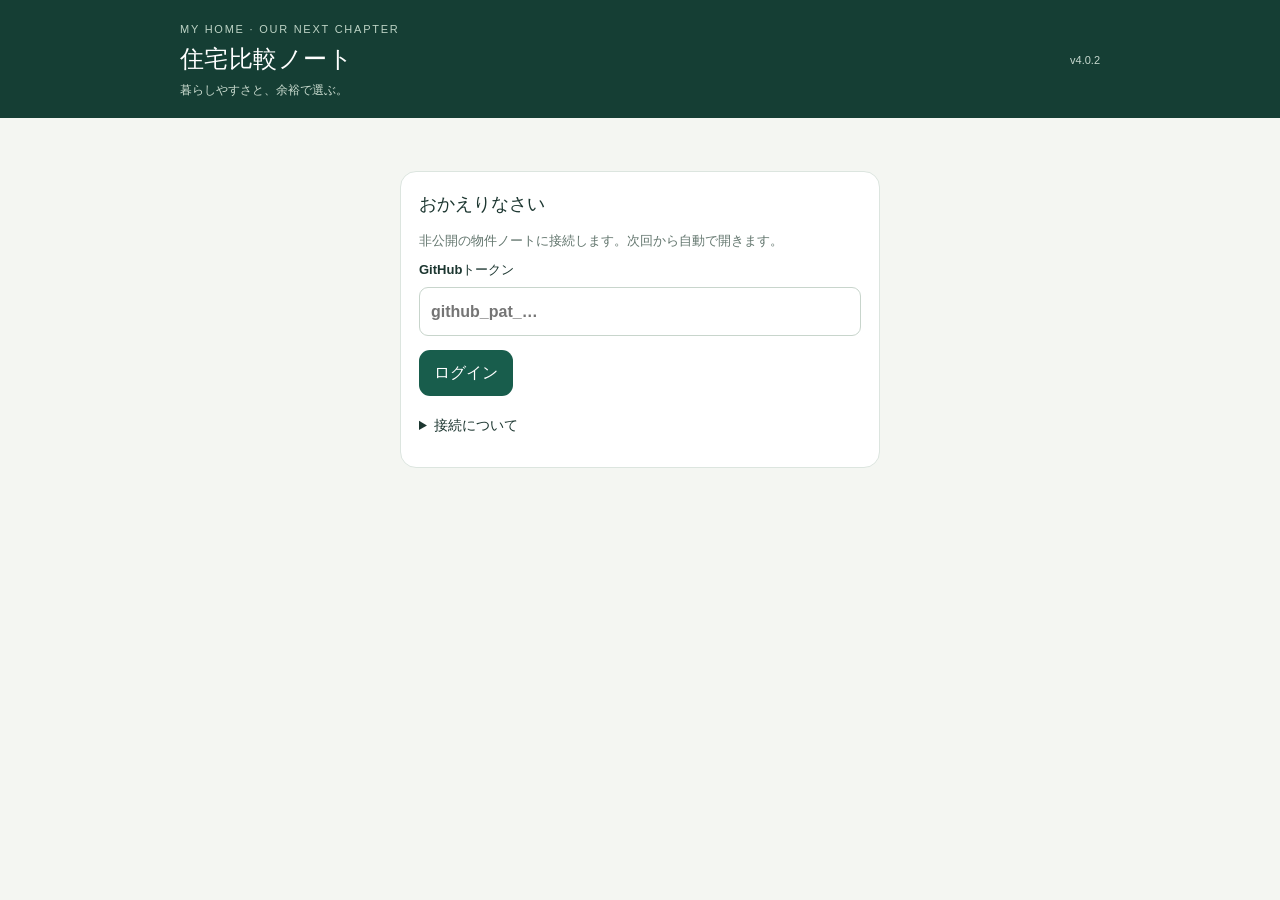
==== index.html @ 40701e12 "Rebuild published housing app v4.0.2 from source with valid CSP" ====
<!doctype html>
<html lang="ja"><head><meta charset="utf-8"><meta name="viewport" content="width=device-width,initial-scale=1,viewport-fit=cover"><meta name="theme-color" content="#153e34"><meta name="description" content="価格・立地・暮らしやすさを比較する、あなたの住宅検討ノート。"><link rel="manifest" href="manifest.webmanifest"><link rel="icon" href="icon.svg" type="image/svg+xml"><title>My Home | 住宅比較ノート</title>
<meta http-equiv="Content-Security-Policy" content="default-src 'self'; script-src 'self' 'sha256-f9nY5zgOWS/XKTUOKZkg3ib7gQhlZ0JBt+DWtN3tf28='; style-src 'self' 'unsafe-inline'; img-src 'self' data:; connect-src 'self' https://api.github.com; object-src 'none'; base-uri 'self'; form-action 'self'">
<style>:root{font-family:-apple-system,BlinkMacSystemFont,'Noto Sans JP','Segoe UI',sans-serif;color:#1c3630;background:#f4f6f2;font-synthesis:none;--green:#185d4c;--muted:#63766e;--line:#dce5df}*{box-sizing:border-box}body{margin:0;line-height:1.6}button,input,select,textarea{font:inherit}button,a,input,select,textarea{-webkit-tap-highlight-color:transparent}button,.button{min-height:44px;border:1px solid transparent;border-radius:11px;padding:9px 14px;background:var(--green);color:white;cursor:pointer;font-weight:650;text-decoration:none;display:inline-flex;align-items:center;justify-content:center;gap:5px}button:hover,.button:hover{filter:brightness(.94)}button:disabled{opacity:.55;cursor:wait}.secondary{background:#edf3ef;color:#285747;border-color:#dbe7df}.plain{background:transparent;color:var(--green);border-color:var(--line)}.danger{background:#fff0ed;color:#a23d26;border-color:#f0d3cc}a{color:var(--green);overflow-wrap:anywhere}:focus-visible{outline:3px solid #d0a950;outline-offset:3px}header{background:#153e34;color:#fff;padding:21px 20px 18px}header .inner{max-width:920px;margin:auto;display:flex;justify-content:space-between;align-items:center;gap:12px}.eyebrow{font-size:11px;letter-spacing:.16em;color:#bdd3c5}header h1{font-size:24px;margin:1px 0 0;letter-spacing:.02em}header p{font-size:12px;color:#cadbcf;margin:3px 0 0}.version{font-size:11px;color:#c6d8ce}main{max-width:960px;padding:18px 20px 100px;margin:auto}h2{font-size:21px;margin:0 0 12px}h3{font-size:17px;margin:0 0 10px}p{margin:8px 0}.muted{color:var(--muted);font-size:13px}.tiny{font-size:11px;color:var(--muted)}.pre{white-space:pre-wrap;overflow-wrap:anywhere}.panel,.card{background:#fff;border:1px solid var(--line);border-radius:16px;padding:18px;margin-bottom:14px}.panel h2{font-size:18px}.row{display:flex;align-items:center;justify-content:space-between;gap:10px;flex-wrap:wrap}.actions{display:flex;gap:8px;flex-wrap:wrap}.stack{display:grid;gap:10px}.stats{display:grid;grid-template-columns:repeat(3,1fr);gap:10px;margin:14px 0}.stat{background:white;border:1px solid var(--line);border-radius:13px;padding:11px 14px}.stat b{display:block;font-size:24px;line-height:1.25}.stat span{font-size:11px;color:var(--muted)}.statusbar{border:1px solid #d9e4dc;background:#edf3ed;padding:12px 14px;border-radius:12px;margin-bottom:14px;font-size:13px}.statusbar.error{background:#fff1e4;border-color:#efceb3}.statusbar button{font-size:12px;min-height:36px;padding:5px 10px}.nav{position:sticky;top:0;z-index:5;background:#f4f6f2ed;backdrop-filter:blur(12px);display:flex;gap:5px;padding:10px 0 14px;overflow-x:auto}.nav button{white-space:nowrap;flex:1;font-size:13px;background:transparent;color:#597367;border-color:transparent;padding:9px 10px}.nav button[aria-current=page]{background:#1c5a49;color:white}.viewtitle{margin:15px 0 12px}.grid{display:grid;grid-template-columns:repeat(2,minmax(0,1fr));gap:14px}.cards{display:grid;grid-template-columns:repeat(2,minmax(0,1fr));gap:14px}.card{margin:0;display:flex;flex-direction:column;gap:9px;min-width:0}.card h3{margin:0}.card .actions{margin-top:auto}.card .actions .details-button{flex:1}.price{font-size:24px;letter-spacing:-.04em;line-height:1.3}.price small{font-size:13px;margin-left:4px;letter-spacing:0}.badges{display:flex;gap:5px;flex-wrap:wrap}.badge{font-size:11px;padding:3px 7px;border-radius:6px;background:#eaf3ed;color:#24624d}.badge.warn{background:#fff1db;color:#805416}.badge.gray{background:#f0f2f0;color:#657369}.score{font-size:21px;font-weight:750;color:#1b6752;white-space:nowrap}.score small{font-size:10px;display:block;font-weight:500;color:var(--muted)}.cardmeta{font-size:13px;display:flex;flex-wrap:wrap;gap:6px 12px}.facts{display:grid;grid-template-columns:repeat(2,minmax(0,1fr));gap:0 16px;margin:0}.facts>div{padding:11px 0;border-bottom:1px solid #edf0ec;min-width:0}.facts dt{font-size:11px;color:var(--muted)}.facts dd{margin:1px 0 0;overflow-wrap:anywhere;font-size:14px}.notes{background:#f7f8f5;border-radius:9px;padding:12px}.back{margin-bottom:14px}.field{display:block;font-size:13px;font-weight:650;margin:0 0 14px}.field input,.field select,.field textarea{margin-top:6px}.field.wide{grid-column:1/-1}input,select,textarea{width:100%;min-width:0;background:#fff;color:#243d33;border:1px solid #c8d5cc;border-radius:9px;padding:11px;font-size:16px}textarea{resize:vertical;line-height:1.6}input[type=checkbox]{width:20px;height:20px;min-width:20px;accent-color:var(--green)}.check{display:flex;align-items:center;gap:9px;font-size:14px;margin:12px 0}.filter-grid{display:grid;grid-template-columns:repeat(3,minmax(0,1fr));gap:10px}details summary{cursor:pointer;min-height:35px;font-size:14px;font-weight:650}.filter-grid label{font-size:12px;margin:0}.filter-grid select{font-size:14px}.search{margin:12px 0}.pagination{justify-content:center;margin:22px 0}.empty{text-align:center;padding:35px 15px;border:1px dashed #bfcfc3;border-radius:14px;color:#60776a;background:white}.scrolltable{overflow:auto;border:1px solid var(--line);border-radius:12px;background:white}.scrolltable table{border-collapse:collapse;width:100%;min-width:550px}.scrolltable th,.scrolltable td{padding:12px;border-bottom:1px solid #e4ebe5;text-align:left;vertical-align:top;font-size:13px;min-width:130px;max-width:280px;overflow-wrap:anywhere}.scrolltable th{background:#f0f5f0;position:sticky;left:0;min-width:90px;max-width:110px}.toast{position:fixed;bottom:22px;left:50%;transform:translateX(-50%);background:#1c3d32;color:white;border-radius:12px;padding:12px 18px;z-index:20;width:max-content;max-width:90vw;box-shadow:0 3px 20px #0002}.sticky-actions{position:sticky;bottom:10px;background:#fffdf9f5;border:1px solid var(--line);border-radius:12px;padding:10px;display:flex;gap:10px;z-index:4}.sticky-actions button:first-child{flex:1}.hidden{display:none!important}#loginGate{max-width:480px;margin:35px auto}.source-list{padding-left:20px;font-size:13px}.footer{font-size:11px;text-align:center;color:#789082;padding:22px}progress{width:100%;height:7px;accent-color:var(--green)}.form-section{margin:22px 0 12px;border-top:1px solid var(--line);padding-top:20px}.bar-track{height:6px;background:#e5ece5;border-radius:5px;overflow:hidden}.bar-fill{height:100%;background:#398363}.score-row{display:grid;grid-template-columns:90px 1fr 65px;gap:8px;align-items:center;margin:9px 0;font-size:12px}.score-row span:last-child{text-align:right}.conflict{padding:14px;border:1px solid #e7b98f;border-radius:10px;margin:10px 0}.conflict .pre{font-size:12px}.login-help{margin-top:18px}.notice{border-left:3px solid #c99d55;padding:4px 0 4px 12px;font-size:13px}.install{margin-top:8px}@media(max-width:660px){main{padding:12px 12px 90px}.cards{grid-template-columns:1fr}.panel,.card{padding:15px;border-radius:14px}.nav{margin:0 -4px}.nav button{font-size:12px;padding:9px 5px}.grid{gap:12px}.price{font-size:24px}.filter-grid{gap:7px}.filter-grid select{padding:9px 5px;font-size:13px}.stat{padding:10px}.stat b{font-size:22px}.facts{gap:0 12px}}@media(max-width:360px){.grid{grid-template-columns:1fr}.facts{grid-template-columns:1fr}.nav button{font-size:11px}}@media(prefers-reduced-motion:no-preference){button{transition:background .15s,filter .15s}}
</style></head><body><header><div class="inner"><div><div class="eyebrow">MY HOME · OUR NEXT CHAPTER</div><h1>住宅比較ノート</h1><p>暮らしやすさと、余裕で選ぶ。</p></div><span class="version" id="version"></span></div></header><main>
<section id="loginGate" class="panel"><h2>おかえりなさい</h2><p class="muted">非公開の物件ノートに接続します。次回から自動で開きます。</p><form id="loginForm"><label class="field">GitHubトークン<input id="loginToken" type="password" autocomplete="off" required placeholder="github_pat_…"></label><button type="submit">ログイン</button><p id="loginError" role="alert" class="muted"></p></form><details class="login-help"><summary>接続について</summary><p class="tiny">my-home-rankingへの読み取り権限が必要です。アプリから編集を保存する場合はContentsをRead and writeにしてください。認証情報はこの端末に保存します。</p></details></section>
<div id="privateApp" class="hidden"><div id="syncBar" class="statusbar"><div class="row"><span id="syncText" aria-live="polite"></span><button id="syncButton" class="plain" data-action="sync">今すぐ更新</button></div><div id="pendingText" class="tiny"></div></div><nav class="nav" aria-label="メインメニュー"><button data-nav="rank">一覧</button><button data-nav="new">新着</button><button data-nav="favorites">お気に入り</button><button data-nav="compare">比較</button><button data-nav="settings">設定</button></nav><div id="content"></div></div><input id="importFile" type="file" accept=".json,application/json" class="hidden"><div id="toast" class="toast hidden" role="status" aria-live="polite"></div></main><script>const VERSION = '4.0.2';
const CACHE_KEY = 'my-home-state-v4';
const TOKEN_KEY = 'home-read-token';
const API = 'https://api.github.com/repos/kodama-clark/my-home-ranking/contents/data/listings.json';
const clone = v => JSON.parse(JSON.stringify(v));
const same = (a,b) => JSON.stringify(a??null) === JSON.stringify(b??null);
const validUrl = s => {try {const u=new URL(s); return ['http:','https:'].includes(u.protocol)?u.href:'';}catch{return '';}};
const number = s => s===''||s==null||!Number.isFinite(Number(s))?null:Number(s);
const now = () => new Date().toISOString();
function normalize(h){
 if(!h||typeof h!=='object'||!String(h.id||'').trim()||!String(h.name||'').trim())return null;
 for(const k of ['sources','manualFields','revisionHistory','researchUpdates'])if(h[k]!=null&&(!Array.isArray(h[k])||h[k].some(v=>k==='manualFields'?typeof v!=='string':!v||typeof v!=='object')))return null;
 if(h.visitChecks!=null&&(typeof h.visitChecks!=='object'||Array.isArray(h.visitChecks)))return null;
 const out={...h,id:String(h.id),name:String(h.name)};
 for(const k of ['price','walk','landArea','buildingArea','fees'])if(out[k]!=null)out[k]=String(out[k]);
 return out;
}
function parseData(raw){
 if(!raw||!Array.isArray(raw.homes))throw Error('物件データの形式を確認できませんでした。保存データは変更していません。');
 const seen=new Set();const homes=raw.homes.map(normalize);
 if(homes.some(h=>!h||seen.has(h.id)||!seen.add(h.id)))throw Error('物件IDの重複または必須項目の不足があります。');
 return {...raw,homes};
}
function emptyState(){return {schema:4,homes:[],pending:{},meta:{},lastSync:'',migrationComplete:false};}
function points(h){
 const p=number(h.price),w=number(h.walk),r=parseInt(h.rooms,10);
 const detail=[['価格',20,p==null?null:p<=3500?20:p<=3800?18:p<=4000?15:p<=4200?11:p<=4500?6:p<=5000?2:0],['交通',15,w==null?null:w<=7?15:w<=10?13:w<=15?10:w<=20?4:0],['ハザード',20,({safe:20,minor:12,medium:4,high:0})[h.hazard]??null],['坂道',10,({flat:10,gentle:7,steep:2,stairs:0})[h.slope]??null],['子育て',15,({good:15,ok:9,bad:2})[h.child]??null],['買い物',10,({good:10,ok:6,bad:1})[h.shops]??null],['建物',5,!Number.isFinite(r)||!h.building?null:(r>=4?3:r>=3?2:0)+(h.building==='新築2階建て'?2:h.building==='新築3階建て'?1:0)],['資産価値',5,({good:5,ok:3,bad:0})[h.asset]??null]];
 const max=detail.reduce((s,x)=>s+(x[2]===null?0:x[1]),0),earned=detail.reduce((s,x)=>s+(x[2]??0),0);
 return {total:max?Math.round(earned/100*100):null,max,earned,detail};
}
function isLeasehold(h){return ['leasehold','fixed_term_leasehold'].includes(h.landTenure)||h.landTenure==='借地権';}
function inHistory(h){return h.archived===true||['sold','withdrawn','group'].includes(h.listingStatus)||isLeasehold(h);}
function tenure(h){return ({ownership:'所有権',leasehold:'借地権',fixed_term_leasehold:'定期借地権'})[h.landTenure]||'権利未確認';}
function statusLabel(h){return h.archived?'見送り':({sold:'成約済み',withdrawn:'掲載終了',group:'分譲地の元資料',listed:'掲載確認済み',unverified:'販売状況未確認'})[h.listingStatus]||'販売状況未確認';}
function requirementNotes(h){const out=[];if(number(h.price)>5000)out.push('物件価格が予算上限を超過');if(number(h.walk)>15)out.push('駅徒歩15分を超過');if(h.rooms&&parseInt(h.rooms,10)<3)out.push('居室3室未満（納戸は別）');if(h.building==='新築3階建て')out.push('3階建て');if(h.landTenure!=='ownership')out.push(tenure(h));if(number(h.price)!=null&&number(h.fees)==null)out.push('諸費用未確認');return out;}
function canonicalUrl(s){const v=validUrl(s);if(!v)return '';const u=new URL(v);u.hash='';for(const k of [...u.searchParams.keys()])if(/^(utm_|fbclid|gclid)/.test(k))u.searchParams.delete(k);return u.href.replace(/\/$/,'');}
function filterHomes(homes,f={}){
 return homes.filter(h=>f.view==='history'?inHistory(h):!inHistory(h)).filter(h=>f.view!=='favorites'||h.favorite).filter(h=>!f.q||[h.name,h.address,h.station,h.memo,h.userMemo].some(v=>String(v||'').toLowerCase().includes(f.q.toLowerCase()))).filter(h=>{
  for(const [key,limit]of [['price',f.budget],['walk',f.walk]])if(limit){const n=number(h[key]);if(n==null?!f.unknown:n>Number(limit))return false;}
  if(f.rooms){const n=parseInt(h.rooms,10);if(!n?!f.unknown:n<Number(f.rooms))return false;}return true;
 }).sort((a,b)=>f.sort==='new'?String(b.created||'').localeCompare(String(a.created||'')):f.sort==='price'?(number(a.price)??Infinity)-(number(b.price)??Infinity):f.sort==='coverage'?points(b).max-points(a).max:(points(b).total??-1)-(points(a).total??-1)||points(b).max-points(a).max);
}
function enqueue(state,id,changes){
 const old=state.homes.find(h=>h.id===id);const patch={};
 for(const [k,v]of Object.entries(changes))if(!['id','__proto__','constructor','prototype'].includes(k)&&!same(old?.[k],v))patch[k]=clone(v);
 if(!Object.keys(patch).length)return state;
 const pending=state.pending[id]||{base:{},changes:{},rev:0,isNew:!old};
 for(const k of Object.keys(patch))if(!(k in pending.base))pending.base[k]=old?.[k]??null;
 const manualFields=[...new Set([...(old?.manualFields||[]),...Object.keys(patch).filter(k=>!['created','source','updated','favorite','visitChecks','archived'].includes(k))])];
 const entry={...pending,changes:{...pending.changes,...patch,manualFields,updated:now()},rev:pending.rev+1};
 const home={...old,...entry.changes,id};
 return {...state,homes:old?state.homes.map(h=>h.id===id?home:h):[home,...state.homes],pending:{...state.pending,[id]:entry}};
}
function receive(state,remote){
 const data=parseData(remote);const ids=new Set(data.homes.map(h=>h.id));
 const homes=data.homes.map(h=>({...h,...(state.pending[h.id]?.changes||{})}));
 for(const h of state.homes)if(!ids.has(h.id)&&state.pending[h.id])homes.push(h);
 const {homes:unused,...meta}=data;return {...state,homes,meta,lastSync:now()};
}
class ConflictError extends Error{constructor(conflicts){super('別の端末・更新と同じ項目が変更されています。内容を確認してください。');this.conflicts=conflicts;}}
function mergePending(remote,pending){
 const data=clone(parseData(remote)),conflicts=[];
 for(const[id,e]of Object.entries(pending)){
  const i=data.homes.findIndex(h=>h.id===id),r=data.homes[i];
  if(!r&&!e.isNew){conflicts.push({id,field:'record',remote:null,local:e.changes});continue;}
  for(const[k,v]of Object.entries(e.changes)){
   if(['updated','manualFields'].includes(k))continue;
   if(r&&!same(r[k],e.base[k])&&!same(r[k],v))conflicts.push({id,field:k,remote:r[k]??null,local:v});
  }
  const h={...r,...e.changes,id,manualFields:[...new Set([...(r?.manualFields||[]),...(e.changes.manualFields||[])])]};
  if(i>=0)data.homes[i]=h;else data.homes.push(h);
 }
 if(conflicts.length)throw new ConflictError(conflicts);
 data.updated=now();return data;
}
function acknowledge(state,sent,remote){
 const pending=clone(state.pending);
 for(const[id,e]of Object.entries(sent))if(pending[id]?.rev===e.rev)delete pending[id];else if(pending[id]){
  const r=remote.homes.find(h=>h.id===id);
  for(const k of Object.keys(pending[id].changes)){
   if(same(pending[id].changes[k],e.changes[k])){delete pending[id].changes[k];delete pending[id].base[k];}
   else pending[id].base[k]=r?.[k]??null;
  }
  pending[id].isNew=false;
 }
 return receive({...state,pending},remote);
}
function base64Encode(text){const bytes=new TextEncoder().encode(text);let s='';for(let i=0;i<bytes.length;i+=8192)s+=String.fromCharCode(...bytes.subarray(i,i+8192));return btoa(s);}
function base64Decode(s){return new TextDecoder().decode(Uint8Array.from(atob(s.replace(/\s/g,'')),c=>c.charCodeAt(0)));}
function httpError(status){return Object.assign(Error(status===401?'認証期限切れです。設定からトークンを更新してください。':status===403?'GitHubが操作を拒否しました。書き込み権限またはAPIの利用上限を確認してください。':status===404?'保存先が見つかりません。トークンの対象リポジトリを確認してください。':`通信エラー（HTTP ${status}）`),{status});}
class GitHubStore{
 constructor(token,fetcher=(...args)=>globalThis.fetch(...args)){this.token=token;this.fetcher=fetcher;}
 async request(method,body){const r=await this.fetcher(API+(method==='GET'?'?ref=main&t='+Date.now():''),{method,headers:{Authorization:'Bearer '+this.token,Accept:'application/vnd.github+json','X-GitHub-Api-Version':'2022-11-28',...(body?{'Content-Type':'application/json'}:{})},cache:'no-store',...(body?{body:JSON.stringify(body)}:{}),signal:AbortSignal.timeout(25000)});if(!r.ok)throw httpError(r.status);return r.json();}
 async read(){const file=await this.request('GET');return {data:parseData(JSON.parse(base64Decode(file.content))),sha:file.sha};}
 async write(pending){for(let attempt=0;attempt<3;attempt++){
  const {data,sha}=await this.read(),next=mergePending(data,pending);
  try{await this.request('PUT',{message:'Save home edits from app',branch:'main',sha,content:base64Encode(JSON.stringify(next,null,2)+'\n')});return next;}
  catch(e){if(e.status!==409||attempt===2)throw e;}
 }}
}

const $=id=>document.getElementById(id);
const esc=v=>String(v??'').replace(/[&<>"']/g,c=>({'&':'&amp;','<':'&lt;','>':'&gt;','"':'&quot;',"'":'&#39;'}[c]));
const readJSON=(storage,k,fallback)=>{try{return JSON.parse(storage.getItem(k))??fallback;}catch{return fallback;}};
let state=readJSON(localStorage,CACHE_KEY,emptyState());
if(!state||!Array.isArray(state.homes)||!state.pending)state=emptyState();
let page='rank',listMode='rank',selected='',pageNumber=1,comparison=new Set(),busy=false,conflicts=[],syncMessage='まだ同期していません',syncError=false,editBase=null,installPrompt=null;
const filters={q:'',budget:'',walk:'',rooms:'',unknown:true,sort:'score'};
const PAGE_SIZE=10;
const labels={name:'物件名',address:'所在地',station:'最寄駅',price:'物件価格',walk:'駅徒歩',rooms:'間取り',building:'建物',landArea:'土地面積',buildingArea:'建物面積',fees:'諸費用',landTenure:'土地の権利',listingStatus:'販売状況',memo:'調査・評価メモ',userMemo:'自分のメモ',url:'物件URL',hazard:'ハザード',hazardNote:'ハザード調査の詳細',hazardUrl:'ハザード資料URL',hazardCheckedAt:'ハザード確認日',slope:'坂道',slopeNote:'駅からのルート・坂道',child:'子育て',childNote:'学校・保育園',shops:'買い物',shopsNote:'買い物・医療',asset:'資産価値',assetNote:'資産価値の根拠',researchUrl:'生活環境の資料URL',researchCheckedAt:'生活環境の確認日'};
const ratings={safe:'確認範囲で指定・想定なし',minor:'低い浸水想定等の懸念',medium:'明確な懸念あり',high:'重大な懸念あり',flat:'ほぼ平坦',gentle:'緩やかな坂',steep:'急坂・長い坂',stairs:'階段・非常に急な坂',good:'良い',ok:'普通',bad:'懸念あり'};
const visitTasks=['敷地・号棟と販売図面を照合','洪水・内水の想定を確認','土砂災害の区域を確認','駅から歩き、坂道・夜道を確認','小学校・保育園・通学路を確認','スーパー・病院を確認','騒音・日当たり・道路を確認','所有権・販売状況・諸費用を確認'];
function persist(next){try{localStorage.setItem(CACHE_KEY,JSON.stringify(next));state=next;}catch{throw Error('端末への保存に失敗しました。空き容量・ブラウザの保存設定を確認し、保存をやり直してください。');}}
function notify(msg){$('toast').textContent=msg;$('toast').classList.remove('hidden');clearTimeout(notify.timer);notify.timer=setTimeout(()=>$('toast').classList.add('hidden'),5000);}
function setStatus(msg,error=false){syncMessage=msg;syncError=error;renderStatus();}
function renderStatus(){const n=Object.keys(state.pending).length;$('syncBar').classList.toggle('error',syncError||n>0);$('syncText').textContent=busy?'同期中…':syncMessage;$('pendingText').textContent=n?`端末に保存済み・未送信 ${n}件`:state.lastSync?`最終同期 ${dateText(state.lastSync)}`:'起動時・画面に戻ったときに自動更新';$('syncButton').disabled=busy;$('syncButton').textContent=n?'保存を再送':'今すぐ更新';}
function dateText(v){if(!v)return '未確認';const d=new Date(v);return Number.isNaN(d.getTime())?String(v):d.toLocaleString('ja-JP',{timeZone:'Asia/Tokyo',month:'numeric',day:'numeric',hour:'2-digit',minute:'2-digit'});}
function money(v){return number(v)==null?'未確認':Number(v).toLocaleString('ja-JP')+'万円';}
function value(v,suffix=''){return v==null||v===''?'未確認':String(v)+suffix;}
function badge(text,kind=''){return `<span class="badge ${kind}">${esc(text)}</span>`;}
function button(action,text,id='',kind='secondary'){return `<button type="button" class="${kind}" data-action="${action}" data-id="${esc(id)}">${esc(text)}</button>`;}
function link(url,text,kind='secondary'){const u=validUrl(url);return u?`<a class="button ${kind}" href="${esc(u)}" target="_blank" rel="noopener noreferrer">${esc(text)} ↗</a>`:'';}
function mapLink(h,term){return 'https://www.google.com/maps/search/?api=1&query='+encodeURIComponent([h.address||h.station,term].filter(Boolean).join(' '));}
function findHome(id){return state.homes.find(h=>h.id===id);}
function go(next,id=''){page=next;selected=id;if(['rank','new','favorites','history'].includes(next)){listMode=next;pageNumber=1;}render();window.scrollTo({top:0,behavior:'instant'});}
function queuePatch(id,changes){persist(enqueue(state,id,changes));renderStatus();return true;}
function migrate(remote){
 let next=receive(state,remote);
 if(!next.migrationComplete){
  const notes=readJSON(localStorage,'my-home-personal-notes-v1',{}),old=readJSON(sessionStorage,'my-home-ranking-private-session-v2',[]),favorites=new Set(readJSON(localStorage,'my-home-favorites-v1',[]));
  for(const h of old)if(h?.id&&h?.name&&!next.homes.some(x=>x.id===h.id))next=enqueue(next,h.id,h);
  for(const h of [...next.homes]){const n=notes[h.id];if(n&&typeof n==='object')next=enqueue(next,h.id,n);if(favorites.has(h.id))next=enqueue(next,h.id,{favorite:true});}
  next.migrationComplete=true;
 }
 return next;
}
async function sync(){
 const token=localStorage.getItem(TOKEN_KEY);if(busy||!token)return;
 busy=true;renderStatus();
 try{
  const store=new GitHubStore(token);
  if(!state.migrationComplete){const remote=await store.read();persist(migrate(remote.data));}
  let sentCount=0;
  for(let i=0;i<3&&Object.keys(state.pending).length;i++){
   const sent=clone(state.pending),remote=await store.write(sent);sentCount+=Object.keys(sent).length;persist(acknowledge(state,sent,remote));
  }
  const remote=await store.read();const before=new Set(state.homes.map(h=>h.id));persist(receive(state,remote.data));conflicts=[];
  const added=state.homes.filter(h=>!before.has(h.id)).length;
  setStatus(`${sentCount?sentCount+'件をGitHubに保存。':''}登録 ${state.homes.length}件${added?'・新規 '+added+'件':''}を同期しました`);
 }catch(e){
  if(e instanceof ConflictError){conflicts=e.conflicts;setStatus('編集の競合があります。「設定」で保存する内容を選んでください。',true);}
  else setStatus((Object.keys(state.pending).length?'端末保存済み／GitHub保存待ち：':'同期できませんでした：')+(e.name==='TimeoutError'?'通信がタイムアウトしました。':e.message),true);
 }finally{busy=false;renderStatus();if(page!=='edit')render();}
}
async function login(e){e.preventDefault();const input=e.target.querySelector('input[type=password]'),token=input.value.trim(),error=e.target.querySelector('[role=alert]'),submit=e.target.querySelector('button[type=submit]');if(!token)return;submit.disabled=true;error.textContent='接続を確認しています…';
 try{const remote=await new GitHubStore(token).read();localStorage.setItem(TOKEN_KEY,token);persist(migrate(remote.data));input.value='';showPrivate();page='rank';render();await sync();}
 catch(e){error.textContent=e.message;}finally{submit.disabled=false;}
}
function showPrivate(){$('loginGate').classList.add('hidden');$('privateApp').classList.remove('hidden');}
function logout(){localStorage.removeItem(TOKEN_KEY);$('privateApp').classList.add('hidden');$('loginGate').classList.remove('hidden');$('loginError').textContent='ログアウトしました。未送信の編集はこの端末に残っています。';}
function render(){
 renderStatus();document.querySelectorAll('[data-nav]').forEach(b=>b.setAttribute('aria-current',b.dataset.nav===(page==='detail'||page==='edit'?listMode:page)?'page':'false'));
 const el=$('content');if(page==='detail')el.innerHTML=renderDetail(findHome(selected));else if(page==='edit')el.innerHTML=renderForm(findHome(selected));else if(page==='compare')el.innerHTML=renderCompare();else if(page==='settings')el.innerHTML=renderSettings();else el.innerHTML=renderList();
 if(page==='edit')bindForm();
}
function renderList(){
 const view=listMode==='new'?'rank':listMode,sort=listMode==='new'?'new':filters.sort;
 const arr=filterHomes(state.homes,{...filters,view,sort});const pages=Math.max(1,Math.ceil(arr.length/PAGE_SIZE));pageNumber=Math.min(pageNumber,pages);
 const candidates=state.homes.filter(h=>!inHistory(h)).length;
 const title={rank:'物件ランキング',new:'新しく登録した物件',favorites:'お気に入り',history:'成約・見送り・元資料'}[listMode]||'物件一覧';
 return `<div class="stats"><div class="stat"><b>${state.homes.length}</b><span>全登録物件</span></div><div class="stat"><b>${candidates}</b><span>検討候補</span></div><div class="stat"><b>${state.homes.filter(h=>h.favorite&&!inHistory(h)).length}</b><span>お気に入り</span></div></div>
 <div class="row viewtitle"><h2>${title}</h2>${button('add','＋ 物件登録','','')}</div>
 <div class="panel"><label class="tiny" for="search">駅・住所・物件名で探す</label><input id="search" class="search" type="search" placeholder="例：柿生・町田・高根" value="${esc(filters.q)}"><details id="filterDetails"><summary>絞り込み・並び順 ${filters.budget||filters.walk||filters.rooms?'（指定あり）':''}</summary><div class="filter-grid">${filterSelect('budget','価格上限',[['','指定なし'],['4000','4,000万円'],['4500','4,500万円'],['5000','5,000万円']])}${filterSelect('walk','駅徒歩',[['','指定なし'],['10','10分以内'],['15','15分以内']])}${filterSelect('rooms','間取り',[['','指定なし'],['3','3LDK以上'],['4','4LDK以上']])}</div><label class="check"><input type="checkbox" id="includeUnknown" ${filters.unknown?'checked':''}>未確認項目がある物件も表示</label><label class="field">並び順<select id="sortSelect">${options([['score','暫定点順'],['new','新着順'],['price','価格が安い順'],['coverage','調査が進んだ順']],sort)}</select></label><div class="actions">${button('clear-filter','絞り込み解除')}${button('history','成約・見送り・元資料を表示')}</div></details><p class="tiny">表示 ${arr.length}件 / 全登録 ${state.homes.length}件。借地権・成約済みは候補から除外し、履歴に保存。</p></div>
 <div class="cards">${arr.slice((pageNumber-1)*PAGE_SIZE,pageNumber*PAGE_SIZE).map(h=>card(h)).join('')}</div>${!arr.length?'<div class="empty">該当する物件はありません。<br>絞り込みを解除するか、物件を登録してください。</div>':''}
 <div class="actions pagination">${pageNumber>1?button('prev','前へ'):''}<span class="muted">${pageNumber} / ${pages}ページ</span>${pageNumber<pages?button('next','次へ'):''}</div>
 <p class="tiny">点数は従来の100点基準を継続。未確認項目は採点対象外です。総予算5,000万円には諸費用も含めて確認してください。</p>`;
}
function options(items,current){return items.map(([v,t])=>`<option value="${esc(v)}" ${String(v)===String(current)?'selected':''}>${esc(t)}</option>`).join('');}
function filterSelect(id,title,items){return `<label>${title}<select data-filter="${id}">${options(items,filters[id])}</select></label>`;}
function card(h){const p=points(h);return `<article class="card" data-home="${esc(h.id)}"><div class="row"><div class="badges">${badge(statusLabel(h),'gray')}${state.pending[h.id]?badge('未送信','warn'):''}${h.favorite?badge('★ お気に入り'):''}</div><div class="score">${p.total??'—'}<small>暫定点 / 確認${p.max}点分</small></div></div><h3>${esc(h.name)}</h3><div class="price">${number(h.price)==null?'価格未確認':Number(h.price).toLocaleString()}${number(h.price)==null?'':'<small>万円</small>'}</div><div class="cardmeta"><span>${esc(h.station||'駅未確認')} ${h.walk!==''&&h.walk!=null?'徒歩'+esc(h.walk)+'分':''}</span><span>${esc(h.rooms||'間取り未確認')}</span><span>${esc(h.building||'階数未確認')}</span></div><div class="tiny">${esc(h.address||'所在地未確認')}</div><div class="badges">${requirementNotes(h).slice(0,3).map(t=>badge(t,'warn')).join('')}${!h.hazard?badge('ハザード未確認','gray'):h.hazard==='high'||h.hazard==='medium'?badge('災害リスク要確認','warn'):''}</div><div class="actions">${button('detail','詳細を見る',h.id,'details-button')}${button('favorite',h.favorite?'★':'☆',h.id)}${button('compare-toggle',comparison.has(h.id)?'✓ 比較':'＋ 比較',h.id)}</div></article>`;}
function fact(label,v){return `<div><dt>${esc(label)}</dt><dd>${esc(v)}</dd></div>`;}
function renderDetail(h){if(!h)return '<div class="empty">物件が見つかりません。</div>';
 const p=points(h),hazardUrl=h.hazardUrl||h.hazardResearch?.officialUrl||'https://disaportal.gsi.go.jp/';
 const total=number(h.price)!=null&&number(h.fees)!=null?money(Number(h.price)+Number(h.fees)):'諸費用未確認';
 return `${button('back','← 一覧に戻る','','plain back')}<div class="panel"><div class="row"><div class="badges">${badge(statusLabel(h),'gray')}${badge(tenure(h),h.landTenure==='ownership'?'':'warn')}</div>${button('favorite',h.favorite?'★ お気に入り':'☆ お気に入り',h.id)}</div><h2 style="margin-top:14px">${esc(h.name)}</h2><p class="price">${esc(money(h.price))}</p><dl class="facts">${fact('所在地',value(h.address))}${fact('交通',value(h.station)+(h.walk!==''&&h.walk!=null?' 徒歩'+h.walk+'分':''))}${fact('間取り',value(h.rooms))}${fact('建物',value(h.building))}${fact('土地面積',value(h.landArea,'㎡'))}${fact('建物面積',value(h.buildingArea,'㎡'))}${fact('諸費用',money(h.fees))}${fact('価格＋諸費用',total)}${fact('掲載・販売状況',statusLabel(h))}${fact('登録 / 更新',dateText(h.created)+' / '+dateText(h.updated))}</dl><div class="badges" style="margin-top:14px">${requirementNotes(h).map(t=>badge(t,'warn')).join('')}</div><div class="actions" style="margin-top:16px">${button('edit','情報を編集する',h.id,'')}${button('compare-toggle',comparison.has(h.id)?'✓ 比較から外す':'＋ 比較に追加',h.id)}${link(h.url,'掲載ページ')}${link(mapLink(h,''),'地図')}</div>${h.listingNote?`<p class="notice">${esc(h.listingNote)}</p>`:''}</div>
 <section class="panel"><h3>調査・評価メモ</h3><p class="pre">${esc(h.memo||'まだ調査メモがありません。')}</p>${h.documentScore!=null?`<p class="tiny">過去の資料評価：${esc(h.documentScore)}点（従来の評価履歴として保持）</p>`:''}</section>
 <section class="panel"><h3>自分のメモ</h3><p class="pre notes">${esc(h.userMemo||'内見の感想や確認したいことを残せます。')}</p>${button('edit','メモを書く',h.id)}</section>
 <section class="panel"><h3>ハザード・坂道</h3><p>${badge(ratings[h.hazard]||'ハザード未確認',!h.hazard||['high','medium'].includes(h.hazard)?'warn':'')}${badge(ratings[h.slope]||'坂道未確認','gray')}</p><p class="pre">${esc(h.hazardNote||h.hazardResearch?.siteAssessment||'敷地の浸水深・土砂災害区域は未確認です。')}</p>${h.hazardResearch?.checkTypes?`<p class="tiny">確認対象：${esc(h.hazardResearch.checkTypes)}</p>`:''}<p class="tiny">敷地判定日：${esc(h.hazardCheckedAt||'未確認')}${h.hazardResearch?.checkedAt?' / 参考資料の確認日：'+esc(h.hazardResearch.checkedAt):''}</p><p class="pre">${esc(h.slopeNote||'駅までの実際の歩行ルート・高低差は未確認です。')}</p><div class="actions">${link(hazardUrl,'公式ハザード資料')}${link('https://maps.gsi.go.jp/','地理院地図')}${link(mapLink(h,'駅'),'駅までの道')}</div><p class="tiny">未確認は減点・除外の理由にしません。「指定なし」は確認した範囲の結果です。</p></section>
 <section class="panel"><h3>暮らし・子育て</h3><h4>学校・保育園</h4><p class="pre">${esc(h.childNote||h.livingResearch?.schools||'未確認')}</p><h4>買い物・医療</h4><p class="pre">${esc(h.shopsNote||h.livingResearch?.shops||'未確認')}</p><h4>資産価値の根拠</h4><p class="pre">${esc(h.assetNote||'未確認')}</p><div class="actions">${link(mapLink(h,'小学校 保育園'),'学校・保育園')}${link(mapLink(h,'スーパー'),'スーパー')}${link(mapLink(h,'小児科 病院'),'医療')}${link(h.researchUrl,'調査の出典')}</div><p class="tiny">生活環境確認日：${esc(h.researchCheckedAt||'未確認')}。資料記載の距離と現地確認は区別しています。</p></section>
 <section class="panel"><h3>この物件の内見チェック</h3><p class="tiny">物件ごとに保存し、ログイン先に同期します。</p>${visitTasks.map((t,i)=>`<label class="check"><input type="checkbox" data-visit="${i}" data-id="${esc(h.id)}" ${h.visitChecks?.[i]?'checked':''}>${esc(t)}</label>`).join('')}</section>
 <section class="panel"><div class="row"><h3>採点内訳</h3><strong class="score">${p.total??'—'}<small>暫定 / 100</small></strong></div><p class="tiny">確認済み項目で${p.earned} / 100点。未確認項目は暫定的に0点表示（危険・不適合という意味ではありません）。評価済み配点：${p.max} / 100点。</p>${p.detail.map(([label,max,n])=>`<div class="score-row"><span>${esc(label)}</span><div class="bar-track"><div class="bar-fill" style="width:${n==null?0:n/max*100}%"></div></div><span>${n==null?'未確認':n+' / '+max}</span></div>`).join('')}</section>
 <section class="panel"><h3>情報源</h3>${h.sources?.length?'<ul class="source-list">'+h.sources.map(s=>`<li>${esc(s.title||'資料')}${s.pages?'・'+esc(s.pages)+'頁':''}${s.checkedAt?' / '+esc(s.checkedAt):''}${validUrl(s.url)?' <a href="'+esc(validUrl(s.url))+'" target="_blank" rel="noopener noreferrer">出典を開く ↗</a>':''}</li>`).join('')+'</ul>':'<p class="muted">'+esc(h.source==='archive'?'提供された画像・資料':h.source==='manual'?'手動登録':'掲載情報')+'</p>'}${h.landTenureNote?`<p class="tiny pre">${esc(h.landTenureNote)}</p>`:''}${h.revisionHistory?.length?'<details><summary>訂正前の記録</summary>'+h.revisionHistory.map(r=>'<p class="tiny">'+esc(dateText(r.at))+' '+esc(r.reason)+'</p><p class="tiny pre">'+esc(Object.entries(r.previous||{}).map(([k,v])=>(labels[k]||k)+'：'+String(v??'未登録')).join('\n'))+'</p>').join('')+'</details>':''}${h.researchUpdates?.length?'<details><summary>手動編集と異なる調査結果</summary><p class="tiny pre">'+esc(JSON.stringify(h.researchUpdates,null,2))+'</p></details>':''}</section>
 <div class="actions">${button('archive',h.archived?'検討候補に戻す':'見送りにする（履歴に保存）',h.id,h.archived?'secondary':'plain')}${button('back','一覧に戻る')}</div>`;
}
function formField(name,type='text',opts=null,wide=false){const h=editBase||{};const val=h[name]??'';let control;if(opts){const values=opts.map(x=>x[0]);const items=val&&!values.includes(val)?[...opts,[val,val]]:opts;control=`<select name="${name}">${options(items,val)}</select>`;}else if(type==='textarea')control=`<textarea name="${name}" rows="${name==='memo'?6:3}">${esc(val)}</textarea>`;else control=`<input name="${name}" type="${type}" value="${esc(val)}" ${name==='name'?'required maxlength="200"':''} ${type==='number'?'min="0" step="any"':''}>`;return `<label class="field ${wide?'wide':''}">${esc(labels[name]||name)}${name==='name'?' *':''}${control}</label>`;}
function renderForm(h){editBase=h?clone(h):{};const r=[['','未確認'],['good','良い'],['ok','普通'],['bad','懸念あり']];return `${button('cancel-edit','← 戻る','','plain back')}<section class="panel"><h2>${h?'物件情報を編集':'物件を登録'}</h2><form id="homeForm"><div class="grid">${formField('name','text',null,true)}${formField('address','text',null,true)}${formField('station')}${formField('walk','number')}${formField('price','number')}${formField('fees','number')}${formField('rooms','text',null)}${formField('building','text',[['','未確認'],['新築2階建て','新築2階建て'],['新築3階建て','新築3階建て'],['中古・その他','中古・その他']])}${formField('landArea','number')}${formField('buildingArea','number')}${formField('landTenure','text',[['unverified','未確認'],['ownership','所有権'],['leasehold','借地権'],['fixed_term_leasehold','定期借地権']])}${formField('listingStatus','text',[['unverified','販売状況未確認'],['listed','掲載確認済み'],['sold','成約済み'],['withdrawn','掲載終了'],['group','元資料・分譲地まとめ']])}${formField('url','url',null,true)}</div>
 <h3 class="form-section">メモ</h3>${formField('userMemo','textarea')}${formField('memo','textarea')}
 <h3 class="form-section">ハザード・坂道</h3><p class="tiny">敷地を特定して確認した結果を入力してください。未確認のまま保存できます。</p>${formField('hazard','text',[['','未確認'],['safe','確認範囲で指定・浸水想定なし'],['minor','低い浸水想定等の懸念'],['medium','明確な懸念あり'],['high','重大な懸念あり']])}${formField('hazardNote','textarea')}${formField('hazardUrl','url')}${formField('hazardCheckedAt','date')}${formField('slope','text',[['','未確認'],['flat','ほぼ平坦'],['gentle','緩やかな坂'],['steep','急坂・長い坂'],['stairs','階段・非常に急な坂']])}${formField('slopeNote','textarea')}
 <h3 class="form-section">生活環境・資産価値</h3>${formField('child','text',r)}${formField('childNote','textarea')}${formField('shops','text',r)}${formField('shopsNote','textarea')}${formField('asset','text',r)}${formField('assetNote','textarea')}${formField('researchUrl','url')}${formField('researchCheckedAt','date')}
 <p id="formError" role="alert" class="notice hidden"></p><div class="sticky-actions"><button type="submit">保存する</button>${button('cancel-edit','キャンセル')}</div><p class="tiny">まず端末に保存し、GitHubへ送信します。通信できないときは未送信として残します。</p></form></section>`;}
function bindForm(){$('homeForm').addEventListener('submit',e=>{
 e.preventDefault();const changes={};for(const[k,v]of new FormData(e.target))if(!same(editBase?.[k]??'',String(v).trim()))changes[k]=String(v).trim();
 const id=selected||crypto.randomUUID(),existing=findHome(id),name=changes.name??editBase.name;
 const error=$('formError');try{
  if(!String(name||'').trim())throw Error('物件名を入力してください。');
  for(const k of ['price','walk','fees','landArea','buildingArea'])if(changes[k]!==undefined&&changes[k]!==''&&(number(changes[k])==null||Number(changes[k])<0))throw Error('価格・徒歩・面積は0以上の数字で入力してください。');
  for(const k of ['url','hazardUrl','researchUrl'])if(changes[k]&&!validUrl(changes[k]))throw Error('URLはhttpまたはhttpsから入力してください。');
  const url=changes.url??editBase.url;if(url&&state.homes.some(x=>x.id!==id&&canonicalUrl(x.url)===canonicalUrl(url)))throw Error('このURLは登録済みです。同じ分譲地の別号棟なら、URLを空欄にして物件名に号棟を入れて登録してください。');
  // Compare against the form's opening state so background edits cannot silently win.
  if(existing)for(const k of Object.keys(changes))if(!same(existing[k]??'',editBase[k]??'')&&!same(existing[k],changes[k]))throw Error('編集中にデータが変わりました。一度戻って最新情報を確認してください。');
  if(!existing)Object.assign(changes,{created:now(),source:'manual',name});queuePatch(id,changes);go('detail',id);notify('端末に保存しました。GitHubへ同期します。');sync();
 }catch(e){error.textContent=e.message;error.classList.remove('hidden');}
 });}
function renderCompare(){const hs=[...comparison].map(findHome).filter(Boolean);const rows=[['物件',h=>h.name],['価格',h=>money(h.price)],['諸費用込み',h=>number(h.price)!=null&&number(h.fees)!=null?money(Number(h.price)+Number(h.fees)):'未確認'],['最寄駅',h=>value(h.station)],['徒歩',h=>value(h.walk,'分')],['間取り',h=>value(h.rooms)],['建物',h=>value(h.building)],['土地 / 建物',h=>value(h.landArea,'㎡')+' / '+value(h.buildingArea,'㎡')],['権利',tenure],['状況',statusLabel],['ハザード',h=>ratings[h.hazard]||'未確認'],['坂道',h=>ratings[h.slope]||'未確認'],['学校・保育園',h=>h.childNote||'未確認'],['買い物',h=>h.shopsNote||'未確認'],['暫定点',h=>(points(h).total??'—')+' / 確認'+points(h).max+'点分'],['自分のメモ',h=>h.userMemo||'未入力']];return `<div class="row viewtitle"><h2>物件を比較 (${hs.length}/3)</h2>${button('compare-clear','選択解除')}</div>${hs.length?'<div class="scrolltable"><table><tbody>'+rows.map(([l,fn])=>'<tr><th scope="row">'+esc(l)+'</th>'+hs.map(h=>'<td class="pre">'+esc(fn(h))+'</td>').join('')+'</tr>').join('')+'<tr><th>詳細</th>'+hs.map(h=>'<td>'+button('detail','詳細を見る',h.id)+button('compare-toggle','外す',h.id)+'</td>').join('')+'</tr></tbody></table></div>':'<div class="empty">一覧の「＋ 比較」で、最大3件を選んでください。</div>'}<p class="tiny">表は横にスクロールできます。未確認は安全・高評価を意味しません。</p>${button('back','一覧へ戻る')}`;}
function renderSettings(){const collection=state.meta.collection;return `<h2 class="viewtitle">設定・保存状況</h2><section class="panel"><h3>同期</h3><p>${Object.keys(state.pending).length}件の未送信編集 / 登録${state.homes.length}件</p><p class="tiny">${esc(syncMessage)}</p><div class="actions">${button('sync','今すぐ同期','','')}${button('export','バックアップを保存')}${button('import','バックアップを読み込む')}</div><p class="tiny">読み込みは既存物件と統合します。元のデータを一括削除しません。</p></section>
 ${conflicts.length?'<section class="panel"><h3>競合した編集を確認</h3><p class="tiny">同じ項目が別の場所で更新されています。保存する内容を選んでください。</p>'+[...new Set(conflicts.map(c=>c.id))].map(id=>`<div class="conflict"><strong>${esc(findHome(id)?.name||id)}</strong>${conflicts.filter(c=>c.id===id).map(c=>`<p class="pre">${esc(labels[c.field]||c.field)}<br>GitHub：${esc(typeof c.remote==='object'?JSON.stringify(c.remote):c.remote)}<br>この端末：${esc(typeof c.local==='object'?JSON.stringify(c.local):c.local)}</p>`).join('')}<div class="actions">${button('resolve-local','この端末の編集を保存',id)}${button('resolve-remote','GitHubの内容を使う',id)}</div></div>`).join('')+'</section>':''}
 <section class="panel"><h3>物件情報の更新</h3><p>${esc(collection?.description||'物件の定期検索はまだ設定されていません。')}</p><p class="tiny">${collection?.lastRun?'最終調査 '+esc(dateText(collection.lastRun)):''}${collection?.lastResult?' / '+esc(collection.lastResult):''}</p><p class="tiny">「今すぐ更新」は登録済みデータの同期です。新着物件の調査とは別です。販売終了を確認できない物件は、推測で成約済みに変更しません。</p></section>
 <section class="panel"><h3>接続を更新</h3><p class="muted">保存先：非公開の my-home-ranking</p><p class="tiny">書き込みには、このリポジトリのContentsを「Read and write」にしたトークンが必要です。既存トークンはそのまま引き継ぎます。</p><form id="tokenForm"><label class="field">新しいGitHubトークン<input type="password" autocomplete="off" required placeholder="github_pat_…"></label><button type="submit">接続を更新</button><p role="alert" class="muted"></p></form></section>
 <section class="panel"><h3>この端末</h3><p class="tiny">ログイン情報・物件・未送信の編集はこのブラウザに保存されます。ログアウト後も、未送信データは消しません。</p><div class="actions">${button('logout','ログアウト')}${button('clear-device','端末の保存データを削除','','danger')}${installPrompt?button('install','ホーム画面に追加'):''}</div><p class="tiny">Android Chromeのメニューからも「ホーム画面に追加」ができます。</p></section><p class="footer">My Home Ranking v${VERSION}・物件情報は非公開リポジトリに保存</p>`;}
function resolve(id,useLocal){const next=clone(state),e=next.pending[id];if(!e)return;for(const c of conflicts.filter(x=>x.id===id)){
 if(c.field==='record'){if(useLocal)e.isNew=true;else{delete next.pending[id];next.homes=next.homes.filter(h=>h.id!==id);}continue;}
 if(useLocal)e.base[c.field]=c.remote;else{delete e.changes[c.field];delete e.base[c.field];const h=next.homes.find(h=>h.id===id);if(h)h[c.field]=c.remote;}
 }if(next.pending[id])next.pending[id].rev++;persist(next);conflicts=conflicts.filter(x=>x.id!==id);render();sync();}
function exportData(){const blob=new Blob([JSON.stringify({app:'my-home-ranking',version:4,...state.meta,homes:state.homes,pending:state.pending},null,2)],{type:'application/json'}),a=document.createElement('a');a.href=URL.createObjectURL(blob);a.download='my-home-backup-'+new Date().toISOString().slice(0,10)+'.json';a.click();setTimeout(()=>URL.revokeObjectURL(a.href),5000);}
async function importData(file){if(!file)return;try{if(file.size>10000000)throw Error('10MB以下のJSONを選んでください。');const raw=JSON.parse(await file.text()),data=parseData(Array.isArray(raw)?{homes:raw}:raw);if(!confirm(`${data.homes.length}件を統合します。同じIDの項目は読み込む内容に更新し、他の物件は残します。`))return;let next=state;for(const h of data.homes)next=enqueue(next,h.id,h);persist(next);go('rank');notify('読み込みました。同期します。');sync();}catch(e){notify('読み込み失敗：'+e.message);}finally{$('importFile').value='';}}
document.addEventListener('click',e=>{const nav=e.target.closest('[data-nav]');if(nav){if(page==='edit'&&!confirm('編集中の入力を閉じますか？'))return;go(nav.dataset.nav);return;}const b=e.target.closest('[data-action]');if(!b)return;const a=b.dataset.action,id=b.dataset.id,h=findHome(id);try{
 if(a==='detail')go('detail',id);else if(a==='edit')go('edit',id);else if(a==='add')go('edit');else if(a==='back')go(listMode);else if(a==='cancel-edit')go(selected?'detail':listMode,selected);else if(a==='history')go('history');else if(a==='favorite'&&h){queuePatch(id,{favorite:!h.favorite});render();sync();}else if(a==='compare-toggle'){if(comparison.has(id))comparison.delete(id);else if(comparison.size<3)comparison.add(id);else{notify('比較は3件までです。比較画面から物件を外してください。');return;}render();notify(`比較 ${comparison.size}/3件`);}else if(a==='compare-clear'){comparison.clear();render();}else if(a==='archive'&&h){queuePatch(id,{archived:!h.archived});go('detail',id);sync();}else if(a==='prev'||a==='next'){pageNumber+=a==='next'?1:-1;render();window.scrollTo(0,0);}else if(a==='clear-filter'){Object.assign(filters,{q:'',budget:'',walk:'',rooms:'',unknown:true,sort:'score'});pageNumber=1;render();}else if(a==='sync')sync();else if(a==='export')exportData();else if(a==='import')$('importFile').click();else if(a==='logout')logout();else if(a==='resolve-local'||a==='resolve-remote')resolve(id,a==='resolve-local');else if(a==='clear-device'){if(Object.keys(state.pending).length){notify('未送信の編集があります。先に同期するかバックアップを保存してください。');return;}if(confirm('この端末のログイン情報と保存データを削除します。GitHubの物件データは残ります。よろしいですか？')){[CACHE_KEY,TOKEN_KEY,'my-home-personal-notes-v1','my-home-favorites-v1','my-home-visit-checks-v1'].forEach(k=>localStorage.removeItem(k));sessionStorage.removeItem('my-home-ranking-private-session-v2');state=emptyState();logout();}}else if(a==='install'&&installPrompt){installPrompt.prompt();installPrompt=null;}
 }catch(err){notify(err.message);}});
document.addEventListener('input',e=>{if(e.target.id==='search'){const input=e.target,position=input.selectionStart;filters.q=input.value;pageNumber=1;clearTimeout(renderList.timer);renderList.timer=setTimeout(()=>{render();$('search')?.focus();try{$('search')?.setSelectionRange(position,position);}catch{}},180);}});
document.addEventListener('change',e=>{const t=e.target;if(t.dataset.filter){filters[t.dataset.filter]=t.value;pageNumber=1;render();$('filterDetails').open=true;}else if(t.id==='includeUnknown'||t.id==='sortSelect'){if(t.id==='includeUnknown')filters.unknown=t.checked;else{filters.sort=t.value;if(listMode==='new')listMode='rank';}pageNumber=1;render();$('filterDetails').open=true;}else if(t.dataset.visit!==undefined){const h=findHome(t.dataset.id);if(h){try{queuePatch(h.id,{visitChecks:{...(h.visitChecks||{}),[t.dataset.visit]:t.checked}});sync();}catch(e){notify(e.message);t.checked=!t.checked;}}}else if(t.id==='importFile')importData(t.files[0]);});
document.addEventListener('submit',e=>{if(e.target.id==='loginForm'||e.target.id==='tokenForm')login(e);});
document.addEventListener('visibilitychange',()=>{if(!document.hidden&&page!=='edit')sync();});
window.addEventListener('online',sync);
window.addEventListener('storage',e=>{if(e.key===CACHE_KEY){const next=readJSON(localStorage,CACHE_KEY,null);if(next?.homes&&next.pending){state=next;if(page!=='edit')render();}}});
window.addEventListener('beforeinstallprompt',e=>{e.preventDefault();installPrompt=e;if(page==='settings')render();});
if('serviceWorker' in navigator){navigator.serviceWorker.register('./sw.js',{updateViaCache:'none'}).then(r=>r.update()).catch(()=>{});}
$('version').textContent='v'+VERSION;
render();if(localStorage.getItem(TOKEN_KEY)){showPrivate();sync();}
</script></body></html>
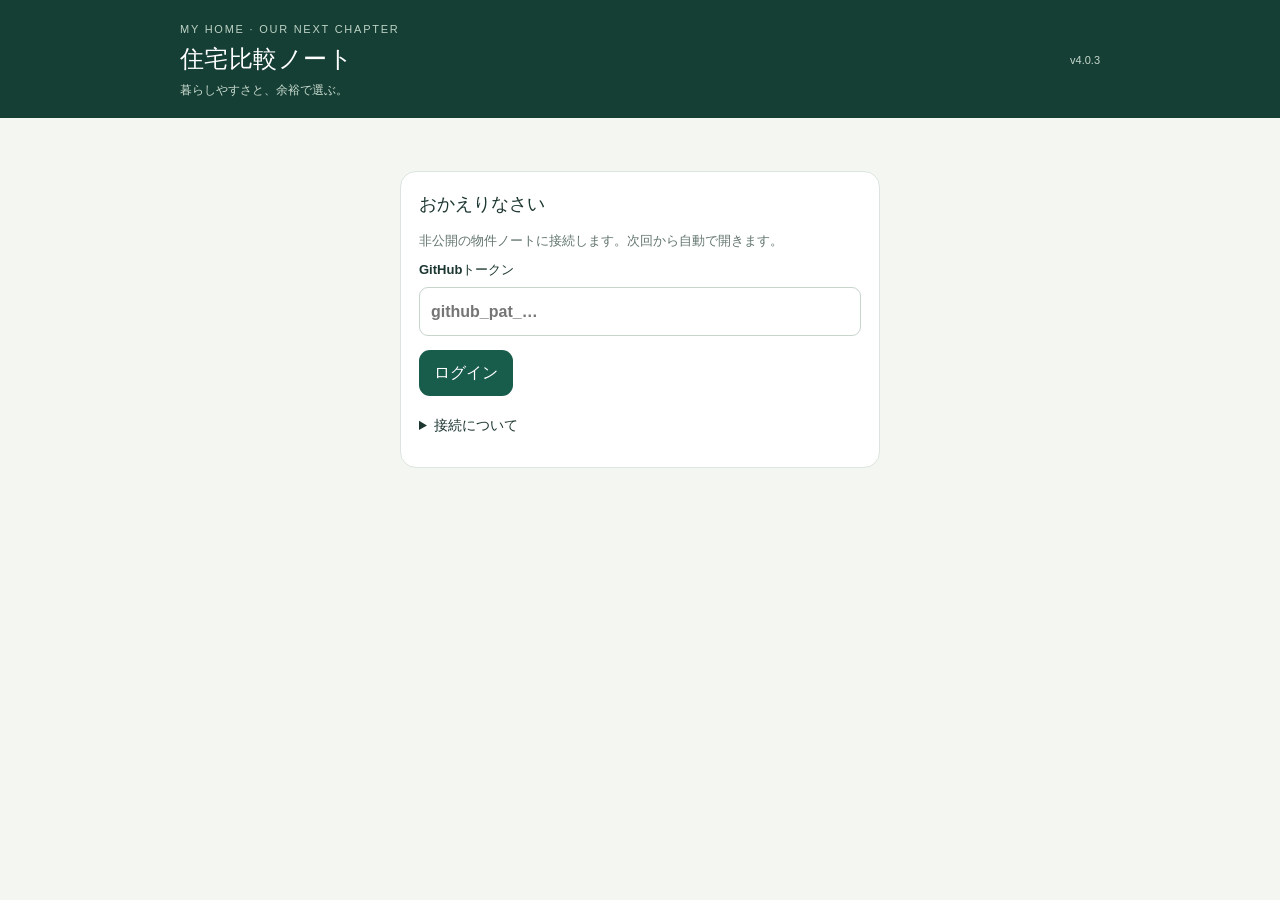
==== commit 11f36aeb: "Fix incomplete-data scoring, queued sync and research status in v4.0.3" ====
--- a/index.html
+++ b/index.html
@@ -1,10 +1,11 @@
 <!doctype html>
 <html lang="ja"><head><meta charset="utf-8"><meta name="viewport" content="width=device-width,initial-scale=1,viewport-fit=cover"><meta name="theme-color" content="#153e34"><meta name="description" content="価格・立地・暮らしやすさを比較する、あなたの住宅検討ノート。"><link rel="manifest" href="manifest.webmanifest"><link rel="icon" href="icon.svg" type="image/svg+xml"><title>My Home | 住宅比較ノート</title>
-<meta http-equiv="Content-Security-Policy" content="default-src 'self'; script-src 'self' 'sha256-f9nY5zgOWS/XKTUOKZkg3ib7gQhlZ0JBt+DWtN3tf28='; style-src 'self' 'unsafe-inline'; img-src 'self' data:; connect-src 'self' https://api.github.com; object-src 'none'; base-uri 'self'; form-action 'self'">
+<meta http-equiv="Content-Security-Policy" content="default-src 'self'; script-src 'self' 'sha256-WXBB5RTZIxiibJ8eUHcfCtfYj0N7vji43OhOxBJDILE='; style-src 'self' 'unsafe-inline'; img-src 'self' data:; connect-src 'self' https://api.github.com; object-src 'none'; base-uri 'self'; form-action 'self'">
 <style>:root{font-family:-apple-system,BlinkMacSystemFont,'Noto Sans JP','Segoe UI',sans-serif;color:#1c3630;background:#f4f6f2;font-synthesis:none;--green:#185d4c;--muted:#63766e;--line:#dce5df}*{box-sizing:border-box}body{margin:0;line-height:1.6}button,input,select,textarea{font:inherit}button,a,input,select,textarea{-webkit-tap-highlight-color:transparent}button,.button{min-height:44px;border:1px solid transparent;border-radius:11px;padding:9px 14px;background:var(--green);color:white;cursor:pointer;font-weight:650;text-decoration:none;display:inline-flex;align-items:center;justify-content:center;gap:5px}button:hover,.button:hover{filter:brightness(.94)}button:disabled{opacity:.55;cursor:wait}.secondary{background:#edf3ef;color:#285747;border-color:#dbe7df}.plain{background:transparent;color:var(--green);border-color:var(--line)}.danger{background:#fff0ed;color:#a23d26;border-color:#f0d3cc}a{color:var(--green);overflow-wrap:anywhere}:focus-visible{outline:3px solid #d0a950;outline-offset:3px}header{background:#153e34;color:#fff;padding:21px 20px 18px}header .inner{max-width:920px;margin:auto;display:flex;justify-content:space-between;align-items:center;gap:12px}.eyebrow{font-size:11px;letter-spacing:.16em;color:#bdd3c5}header h1{font-size:24px;margin:1px 0 0;letter-spacing:.02em}header p{font-size:12px;color:#cadbcf;margin:3px 0 0}.version{font-size:11px;color:#c6d8ce}main{max-width:960px;padding:18px 20px 100px;margin:auto}h2{font-size:21px;margin:0 0 12px}h3{font-size:17px;margin:0 0 10px}p{margin:8px 0}.muted{color:var(--muted);font-size:13px}.tiny{font-size:11px;color:var(--muted)}.pre{white-space:pre-wrap;overflow-wrap:anywhere}.panel,.card{background:#fff;border:1px solid var(--line);border-radius:16px;padding:18px;margin-bottom:14px}.panel h2{font-size:18px}.row{display:flex;align-items:center;justify-content:space-between;gap:10px;flex-wrap:wrap}.actions{display:flex;gap:8px;flex-wrap:wrap}.stack{display:grid;gap:10px}.stats{display:grid;grid-template-columns:repeat(3,1fr);gap:10px;margin:14px 0}.stat{background:white;border:1px solid var(--line);border-radius:13px;padding:11px 14px}.stat b{display:block;font-size:24px;line-height:1.25}.stat span{font-size:11px;color:var(--muted)}.statusbar{border:1px solid #d9e4dc;background:#edf3ed;padding:12px 14px;border-radius:12px;margin-bottom:14px;font-size:13px}.statusbar.error{background:#fff1e4;border-color:#efceb3}.statusbar button{font-size:12px;min-height:36px;padding:5px 10px}.nav{position:sticky;top:0;z-index:5;background:#f4f6f2ed;backdrop-filter:blur(12px);display:flex;gap:5px;padding:10px 0 14px;overflow-x:auto}.nav button{white-space:nowrap;flex:1;font-size:13px;background:transparent;color:#597367;border-color:transparent;padding:9px 10px}.nav button[aria-current=page]{background:#1c5a49;color:white}.viewtitle{margin:15px 0 12px}.grid{display:grid;grid-template-columns:repeat(2,minmax(0,1fr));gap:14px}.cards{display:grid;grid-template-columns:repeat(2,minmax(0,1fr));gap:14px}.card{margin:0;display:flex;flex-direction:column;gap:9px;min-width:0}.card h3{margin:0}.card .actions{margin-top:auto}.card .actions .details-button{flex:1}.price{font-size:24px;letter-spacing:-.04em;line-height:1.3}.price small{font-size:13px;margin-left:4px;letter-spacing:0}.badges{display:flex;gap:5px;flex-wrap:wrap}.badge{font-size:11px;padding:3px 7px;border-radius:6px;background:#eaf3ed;color:#24624d}.badge.warn{background:#fff1db;color:#805416}.badge.gray{background:#f0f2f0;color:#657369}.score{font-size:21px;font-weight:750;color:#1b6752;white-space:nowrap}.score small{font-size:10px;display:block;font-weight:500;color:var(--muted)}.cardmeta{font-size:13px;display:flex;flex-wrap:wrap;gap:6px 12px}.facts{display:grid;grid-template-columns:repeat(2,minmax(0,1fr));gap:0 16px;margin:0}.facts>div{padding:11px 0;border-bottom:1px solid #edf0ec;min-width:0}.facts dt{font-size:11px;color:var(--muted)}.facts dd{margin:1px 0 0;overflow-wrap:anywhere;font-size:14px}.notes{background:#f7f8f5;border-radius:9px;padding:12px}.back{margin-bottom:14px}.field{display:block;font-size:13px;font-weight:650;margin:0 0 14px}.field input,.field select,.field textarea{margin-top:6px}.field.wide{grid-column:1/-1}input,select,textarea{width:100%;min-width:0;background:#fff;color:#243d33;border:1px solid #c8d5cc;border-radius:9px;padding:11px;font-size:16px}textarea{resize:vertical;line-height:1.6}input[type=checkbox]{width:20px;height:20px;min-width:20px;accent-color:var(--green)}.check{display:flex;align-items:center;gap:9px;font-size:14px;margin:12px 0}.filter-grid{display:grid;grid-template-columns:repeat(3,minmax(0,1fr));gap:10px}details summary{cursor:pointer;min-height:35px;font-size:14px;font-weight:650}.filter-grid label{font-size:12px;margin:0}.filter-grid select{font-size:14px}.search{margin:12px 0}.pagination{justify-content:center;margin:22px 0}.empty{text-align:center;padding:35px 15px;border:1px dashed #bfcfc3;border-radius:14px;color:#60776a;background:white}.scrolltable{overflow:auto;border:1px solid var(--line);border-radius:12px;background:white}.scrolltable table{border-collapse:collapse;width:100%;min-width:550px}.scrolltable th,.scrolltable td{padding:12px;border-bottom:1px solid #e4ebe5;text-align:left;vertical-align:top;font-size:13px;min-width:130px;max-width:280px;overflow-wrap:anywhere}.scrolltable th{background:#f0f5f0;position:sticky;left:0;min-width:90px;max-width:110px}.toast{position:fixed;bottom:22px;left:50%;transform:translateX(-50%);background:#1c3d32;color:white;border-radius:12px;padding:12px 18px;z-index:20;width:max-content;max-width:90vw;box-shadow:0 3px 20px #0002}.sticky-actions{position:sticky;bottom:10px;background:#fffdf9f5;border:1px solid var(--line);border-radius:12px;padding:10px;display:flex;gap:10px;z-index:4}.sticky-actions button:first-child{flex:1}.hidden{display:none!important}#loginGate{max-width:480px;margin:35px auto}.source-list{padding-left:20px;font-size:13px}.footer{font-size:11px;text-align:center;color:#789082;padding:22px}progress{width:100%;height:7px;accent-color:var(--green)}.form-section{margin:22px 0 12px;border-top:1px solid var(--line);padding-top:20px}.bar-track{height:6px;background:#e5ece5;border-radius:5px;overflow:hidden}.bar-fill{height:100%;background:#398363}.score-row{display:grid;grid-template-columns:90px 1fr 65px;gap:8px;align-items:center;margin:9px 0;font-size:12px}.score-row span:last-child{text-align:right}.conflict{padding:14px;border:1px solid #e7b98f;border-radius:10px;margin:10px 0}.conflict .pre{font-size:12px}.login-help{margin-top:18px}.notice{border-left:3px solid #c99d55;padding:4px 0 4px 12px;font-size:13px}.install{margin-top:8px}@media(max-width:660px){main{padding:12px 12px 90px}.cards{grid-template-columns:1fr}.panel,.card{padding:15px;border-radius:14px}.nav{margin:0 -4px}.nav button{font-size:12px;padding:9px 5px}.grid{gap:12px}.price{font-size:24px}.filter-grid{gap:7px}.filter-grid select{padding:9px 5px;font-size:13px}.stat{padding:10px}.stat b{font-size:22px}.facts{gap:0 12px}}@media(max-width:360px){.grid{grid-template-columns:1fr}.facts{grid-template-columns:1fr}.nav button{font-size:11px}}@media(prefers-reduced-motion:no-preference){button{transition:background .15s,filter .15s}}
+
 </style></head><body><header><div class="inner"><div><div class="eyebrow">MY HOME · OUR NEXT CHAPTER</div><h1>住宅比較ノート</h1><p>暮らしやすさと、余裕で選ぶ。</p></div><span class="version" id="version"></span></div></header><main>
 <section id="loginGate" class="panel"><h2>おかえりなさい</h2><p class="muted">非公開の物件ノートに接続します。次回から自動で開きます。</p><form id="loginForm"><label class="field">GitHubトークン<input id="loginToken" type="password" autocomplete="off" required placeholder="github_pat_…"></label><button type="submit">ログイン</button><p id="loginError" role="alert" class="muted"></p></form><details class="login-help"><summary>接続について</summary><p class="tiny">my-home-rankingへの読み取り権限が必要です。アプリから編集を保存する場合はContentsをRead and writeにしてください。認証情報はこの端末に保存します。</p></details></section>
-<div id="privateApp" class="hidden"><div id="syncBar" class="statusbar"><div class="row"><span id="syncText" aria-live="polite"></span><button id="syncButton" class="plain" data-action="sync">今すぐ更新</button></div><div id="pendingText" class="tiny"></div></div><nav class="nav" aria-label="メインメニュー"><button data-nav="rank">一覧</button><button data-nav="new">新着</button><button data-nav="favorites">お気に入り</button><button data-nav="compare">比較</button><button data-nav="settings">設定</button></nav><div id="content"></div></div><input id="importFile" type="file" accept=".json,application/json" class="hidden"><div id="toast" class="toast hidden" role="status" aria-live="polite"></div></main><script>const VERSION = '4.0.2';
+<div id="privateApp" class="hidden"><div id="syncBar" class="statusbar"><div class="row"><span id="syncText" aria-live="polite"></span><button id="syncButton" class="plain" data-action="sync">今すぐ更新</button></div><div id="pendingText" class="tiny"></div></div><nav class="nav" aria-label="メインメニュー"><button data-nav="rank">一覧</button><button data-nav="new">新着</button><button data-nav="favorites">お気に入り</button><button data-nav="compare">比較</button><button data-nav="settings">設定</button></nav><div id="content"></div></div><input id="importFile" type="file" accept=".json,application/json" class="hidden"><div id="toast" class="toast hidden" role="status" aria-live="polite"></div></main><script>const VERSION = '4.0.3';
 const CACHE_KEY = 'my-home-state-v4';
 const TOKEN_KEY = 'home-read-token';
 const API = 'https://api.github.com/repos/kodama-clark/my-home-ranking/contents/data/listings.json';
@@ -32,7 +33,7 @@
  const p=number(h.price),w=number(h.walk),r=parseInt(h.rooms,10);
  const detail=[['価格',20,p==null?null:p<=3500?20:p<=3800?18:p<=4000?15:p<=4200?11:p<=4500?6:p<=5000?2:0],['交通',15,w==null?null:w<=7?15:w<=10?13:w<=15?10:w<=20?4:0],['ハザード',20,({safe:20,minor:12,medium:4,high:0})[h.hazard]??null],['坂道',10,({flat:10,gentle:7,steep:2,stairs:0})[h.slope]??null],['子育て',15,({good:15,ok:9,bad:2})[h.child]??null],['買い物',10,({good:10,ok:6,bad:1})[h.shops]??null],['建物',5,!Number.isFinite(r)||!h.building?null:(r>=4?3:r>=3?2:0)+(h.building==='新築2階建て'?2:h.building==='新築3階建て'?1:0)],['資産価値',5,({good:5,ok:3,bad:0})[h.asset]??null]];
  const max=detail.reduce((s,x)=>s+(x[2]===null?0:x[1]),0),earned=detail.reduce((s,x)=>s+(x[2]??0),0);
- return {total:max?Math.round(earned/100*100):null,max,earned,detail};
+ return {total:max?Math.round(earned/max*100):null,max,earned,detail};
 }
 function isLeasehold(h){return ['leasehold','fixed_term_leasehold'].includes(h.landTenure)||h.landTenure==='借地権';}
 function inHistory(h){return h.archived===true||['sold','withdrawn','group'].includes(h.listingStatus)||isLeasehold(h);}
@@ -105,12 +106,13 @@
  }}
 }
 
+
 const $=id=>document.getElementById(id);
 const esc=v=>String(v??'').replace(/[&<>"']/g,c=>({'&':'&amp;','<':'&lt;','>':'&gt;','"':'&quot;',"'":'&#39;'}[c]));
 const readJSON=(storage,k,fallback)=>{try{return JSON.parse(storage.getItem(k))??fallback;}catch{return fallback;}};
 let state=readJSON(localStorage,CACHE_KEY,emptyState());
 if(!state||!Array.isArray(state.homes)||!state.pending)state=emptyState();
-let page='rank',listMode='rank',selected='',pageNumber=1,comparison=new Set(),busy=false,conflicts=[],syncMessage='まだ同期していません',syncError=false,editBase=null,installPrompt=null;
+let page='rank',listMode='rank',selected='',pageNumber=1,comparison=new Set(),busy=false,syncRequested=false,conflicts=[],syncMessage='まだ同期していません',syncError=false,editBase=null,installPrompt=null;
 const filters={q:'',budget:'',walk:'',rooms:'',unknown:true,sort:'score'};
 const PAGE_SIZE=10;
 const labels={name:'物件名',address:'所在地',station:'最寄駅',price:'物件価格',walk:'駅徒歩',rooms:'間取り',building:'建物',landArea:'土地面積',buildingArea:'建物面積',fees:'諸費用',landTenure:'土地の権利',listingStatus:'販売状況',memo:'調査・評価メモ',userMemo:'自分のメモ',url:'物件URL',hazard:'ハザード',hazardNote:'ハザード調査の詳細',hazardUrl:'ハザード資料URL',hazardCheckedAt:'ハザード確認日',slope:'坂道',slopeNote:'駅からのルート・坂道',child:'子育て',childNote:'学校・保育園',shops:'買い物',shopsNote:'買い物・医療',asset:'資産価値',assetNote:'資産価値の根拠',researchUrl:'生活環境の資料URL',researchCheckedAt:'生活環境の確認日'};
@@ -141,7 +143,7 @@
  return next;
 }
 async function sync(){
- const token=localStorage.getItem(TOKEN_KEY);if(busy||!token)return;
+ const token=localStorage.getItem(TOKEN_KEY);if(!token)return;if(busy){syncRequested=true;return;}
  busy=true;renderStatus();
  try{
   const store=new GitHubStore(token);
@@ -156,7 +158,7 @@
  }catch(e){
   if(e instanceof ConflictError){conflicts=e.conflicts;setStatus('編集の競合があります。「設定」で保存する内容を選んでください。',true);}
   else setStatus((Object.keys(state.pending).length?'端末保存済み／GitHub保存待ち：':'同期できませんでした：')+(e.name==='TimeoutError'?'通信がタイムアウトしました。':e.message),true);
- }finally{busy=false;renderStatus();if(page!=='edit')render();}
+ }finally{busy=false;renderStatus();if(page!=='edit')render();if(syncRequested){syncRequested=false;queueMicrotask(sync);}}
 }
 async function login(e){e.preventDefault();const input=e.target.querySelector('input[type=password]'),token=input.value.trim(),error=e.target.querySelector('[role=alert]'),submit=e.target.querySelector('button[type=submit]');if(!token)return;submit.disabled=true;error.textContent='接続を確認しています…';
  try{const remote=await new GitHubStore(token).read();localStorage.setItem(TOKEN_KEY,token);persist(migrate(remote.data));input.value='';showPrivate();page='rank';render();await sync();}
@@ -183,7 +185,7 @@
 }
 function options(items,current){return items.map(([v,t])=>`<option value="${esc(v)}" ${String(v)===String(current)?'selected':''}>${esc(t)}</option>`).join('');}
 function filterSelect(id,title,items){return `<label>${title}<select data-filter="${id}">${options(items,filters[id])}</select></label>`;}
-function card(h){const p=points(h);return `<article class="card" data-home="${esc(h.id)}"><div class="row"><div class="badges">${badge(statusLabel(h),'gray')}${state.pending[h.id]?badge('未送信','warn'):''}${h.favorite?badge('★ お気に入り'):''}</div><div class="score">${p.total??'—'}<small>暫定点 / 確認${p.max}点分</small></div></div><h3>${esc(h.name)}</h3><div class="price">${number(h.price)==null?'価格未確認':Number(h.price).toLocaleString()}${number(h.price)==null?'':'<small>万円</small>'}</div><div class="cardmeta"><span>${esc(h.station||'駅未確認')} ${h.walk!==''&&h.walk!=null?'徒歩'+esc(h.walk)+'分':''}</span><span>${esc(h.rooms||'間取り未確認')}</span><span>${esc(h.building||'階数未確認')}</span></div><div class="tiny">${esc(h.address||'所在地未確認')}</div><div class="badges">${requirementNotes(h).slice(0,3).map(t=>badge(t,'warn')).join('')}${!h.hazard?badge('ハザード未確認','gray'):h.hazard==='high'||h.hazard==='medium'?badge('災害リスク要確認','warn'):''}</div><div class="actions">${button('detail','詳細を見る',h.id,'details-button')}${button('favorite',h.favorite?'★':'☆',h.id)}${button('compare-toggle',comparison.has(h.id)?'✓ 比較':'＋ 比較',h.id)}</div></article>`;}
+function card(h){const p=points(h);return `<article class="card" data-home="${esc(h.id)}"><div class="row"><div class="badges">${badge(statusLabel(h),'gray')}${state.pending[h.id]?badge('未送信','warn'):''}${h.favorite?badge('★ お気に入り'):''}</div><div class="score">${p.total??'—'}<small>適合度 / 情報充足${p.max}%</small></div></div><h3>${esc(h.name)}</h3><div class="price">${number(h.price)==null?'価格未確認':Number(h.price).toLocaleString()}${number(h.price)==null?'':'<small>万円</small>'}</div><div class="cardmeta"><span>${esc(h.station||'駅未確認')} ${h.walk!==''&&h.walk!=null?'徒歩'+esc(h.walk)+'分':''}</span><span>${esc(h.rooms||'間取り未確認')}</span><span>${esc(h.building||'階数未確認')}</span></div><div class="tiny">${esc(h.address||'所在地未確認')}</div><div class="badges">${requirementNotes(h).slice(0,3).map(t=>badge(t,'warn')).join('')}${!h.hazard?badge('ハザード未確認','gray'):h.hazard==='high'||h.hazard==='medium'?badge('災害リスク要確認','warn'):''}</div><div class="actions">${button('detail','詳細を見る',h.id,'details-button')}${button('favorite',h.favorite?'★':'☆',h.id)}${button('compare-toggle',comparison.has(h.id)?'✓ 比較':'＋ 比較',h.id)}</div></article>`;}
 function fact(label,v){return `<div><dt>${esc(label)}</dt><dd>${esc(v)}</dd></div>`;}
 function renderDetail(h){if(!h)return '<div class="empty">物件が見つかりません。</div>';
  const p=points(h),hazardUrl=h.hazardUrl||h.hazardResearch?.officialUrl||'https://disaportal.gsi.go.jp/';
@@ -191,11 +193,11 @@
  return `${button('back','← 一覧に戻る','','plain back')}<div class="panel"><div class="row"><div class="badges">${badge(statusLabel(h),'gray')}${badge(tenure(h),h.landTenure==='ownership'?'':'warn')}</div>${button('favorite',h.favorite?'★ お気に入り':'☆ お気に入り',h.id)}</div><h2 style="margin-top:14px">${esc(h.name)}</h2><p class="price">${esc(money(h.price))}</p><dl class="facts">${fact('所在地',value(h.address))}${fact('交通',value(h.station)+(h.walk!==''&&h.walk!=null?' 徒歩'+h.walk+'分':''))}${fact('間取り',value(h.rooms))}${fact('建物',value(h.building))}${fact('土地面積',value(h.landArea,'㎡'))}${fact('建物面積',value(h.buildingArea,'㎡'))}${fact('諸費用',money(h.fees))}${fact('価格＋諸費用',total)}${fact('掲載・販売状況',statusLabel(h))}${fact('登録 / 更新',dateText(h.created)+' / '+dateText(h.updated))}</dl><div class="badges" style="margin-top:14px">${requirementNotes(h).map(t=>badge(t,'warn')).join('')}</div><div class="actions" style="margin-top:16px">${button('edit','情報を編集する',h.id,'')}${button('compare-toggle',comparison.has(h.id)?'✓ 比較から外す':'＋ 比較に追加',h.id)}${link(h.url,'掲載ページ')}${link(mapLink(h,''),'地図')}</div>${h.listingNote?`<p class="notice">${esc(h.listingNote)}</p>`:''}</div>
  <section class="panel"><h3>調査・評価メモ</h3><p class="pre">${esc(h.memo||'まだ調査メモがありません。')}</p>${h.documentScore!=null?`<p class="tiny">過去の資料評価：${esc(h.documentScore)}点（従来の評価履歴として保持）</p>`:''}</section>
  <section class="panel"><h3>自分のメモ</h3><p class="pre notes">${esc(h.userMemo||'内見の感想や確認したいことを残せます。')}</p>${button('edit','メモを書く',h.id)}</section>
- <section class="panel"><h3>ハザード・坂道</h3><p>${badge(ratings[h.hazard]||'ハザード未確認',!h.hazard||['high','medium'].includes(h.hazard)?'warn':'')}${badge(ratings[h.slope]||'坂道未確認','gray')}</p><p class="pre">${esc(h.hazardNote||h.hazardResearch?.siteAssessment||'敷地の浸水深・土砂災害区域は未確認です。')}</p>${h.hazardResearch?.checkTypes?`<p class="tiny">確認対象：${esc(h.hazardResearch.checkTypes)}</p>`:''}<p class="tiny">敷地判定日：${esc(h.hazardCheckedAt||'未確認')}${h.hazardResearch?.checkedAt?' / 参考資料の確認日：'+esc(h.hazardResearch.checkedAt):''}</p><p class="pre">${esc(h.slopeNote||'駅までの実際の歩行ルート・高低差は未確認です。')}</p><div class="actions">${link(hazardUrl,'公式ハザード資料')}${link('https://maps.gsi.go.jp/','地理院地図')}${link(mapLink(h,'駅'),'駅までの道')}</div><p class="tiny">未確認は減点・除外の理由にしません。「指定なし」は確認した範囲の結果です。</p></section>
+ <section class="panel"><h3>ハザード・坂道</h3><p>${badge(ratings[h.hazard]||'ハザード未確認',!h.hazard||['high','medium'].includes(h.hazard)?'warn':'')}${badge(ratings[h.slope]||'坂道未確認','gray')}</p><p class="pre">${esc(h.hazardNote||h.hazardResearch?.siteAssessment||'敷地の浸水深・土砂災害区域は未確認です。')}</p>${h.hazardResearch?.checkTypes?`<p class="tiny">確認対象：${esc(h.hazardResearch.checkTypes)}</p>`:''}<p class="tiny">敷地判定日：${esc(h.hazard?h.hazardCheckedAt||'未確認':'未確認')}${h.hazardResearch?.checkedAt?' / 参考資料の確認日：'+esc(h.hazardResearch.checkedAt):''}</p><p class="pre">${esc(h.slopeNote||'駅までの実際の歩行ルート・高低差は未確認です。')}</p><div class="actions">${link(hazardUrl,'公式ハザード資料')}${link('https://maps.gsi.go.jp/','地理院地図')}${link(mapLink(h,'駅'),'駅までの道')}</div><p class="tiny">未確認は減点・除外の理由にしません。「指定なし」は確認した範囲の結果です。</p></section>
  <section class="panel"><h3>暮らし・子育て</h3><h4>学校・保育園</h4><p class="pre">${esc(h.childNote||h.livingResearch?.schools||'未確認')}</p><h4>買い物・医療</h4><p class="pre">${esc(h.shopsNote||h.livingResearch?.shops||'未確認')}</p><h4>資産価値の根拠</h4><p class="pre">${esc(h.assetNote||'未確認')}</p><div class="actions">${link(mapLink(h,'小学校 保育園'),'学校・保育園')}${link(mapLink(h,'スーパー'),'スーパー')}${link(mapLink(h,'小児科 病院'),'医療')}${link(h.researchUrl,'調査の出典')}</div><p class="tiny">生活環境確認日：${esc(h.researchCheckedAt||'未確認')}。資料記載の距離と現地確認は区別しています。</p></section>
  <section class="panel"><h3>この物件の内見チェック</h3><p class="tiny">物件ごとに保存し、ログイン先に同期します。</p>${visitTasks.map((t,i)=>`<label class="check"><input type="checkbox" data-visit="${i}" data-id="${esc(h.id)}" ${h.visitChecks?.[i]?'checked':''}>${esc(t)}</label>`).join('')}</section>
- <section class="panel"><div class="row"><h3>採点内訳</h3><strong class="score">${p.total??'—'}<small>暫定 / 100</small></strong></div><p class="tiny">確認済み項目で${p.earned} / 100点。未確認項目は暫定的に0点表示（危険・不適合という意味ではありません）。評価済み配点：${p.max} / 100点。</p>${p.detail.map(([label,max,n])=>`<div class="score-row"><span>${esc(label)}</span><div class="bar-track"><div class="bar-fill" style="width:${n==null?0:n/max*100}%"></div></div><span>${n==null?'未確認':n+' / '+max}</span></div>`).join('')}</section>
- <section class="panel"><h3>情報源</h3>${h.sources?.length?'<ul class="source-list">'+h.sources.map(s=>`<li>${esc(s.title||'資料')}${s.pages?'・'+esc(s.pages)+'頁':''}${s.checkedAt?' / '+esc(s.checkedAt):''}${validUrl(s.url)?' <a href="'+esc(validUrl(s.url))+'" target="_blank" rel="noopener noreferrer">出典を開く ↗</a>':''}</li>`).join('')+'</ul>':'<p class="muted">'+esc(h.source==='archive'?'提供された画像・資料':h.source==='manual'?'手動登録':'掲載情報')+'</p>'}${h.landTenureNote?`<p class="tiny pre">${esc(h.landTenureNote)}</p>`:''}${h.revisionHistory?.length?'<details><summary>訂正前の記録</summary>'+h.revisionHistory.map(r=>'<p class="tiny">'+esc(dateText(r.at))+' '+esc(r.reason)+'</p><p class="tiny pre">'+esc(Object.entries(r.previous||{}).map(([k,v])=>(labels[k]||k)+'：'+String(v??'未登録')).join('\n'))+'</p>').join('')+'</details>':''}${h.researchUpdates?.length?'<details><summary>手動編集と異なる調査結果</summary><p class="tiny pre">'+esc(JSON.stringify(h.researchUpdates,null,2))+'</p></details>':''}</section>
+ <section class="panel"><div class="row"><h3>採点内訳</h3><strong class="score">${p.total??'—'}<small>適合度 / 100</small></strong></div><p class="tiny">確認できた項目の獲得点 ${p.earned} / ${p.max}点を100点換算しています。未確認項目は採点から除外します。情報充足率 ${p.max}%：情報が少ない物件の高得点は暫定です。</p>${p.detail.map(([label,max,n])=>`<div class="score-row"><span>${esc(label)}</span><div class="bar-track"><div class="bar-fill" style="width:${n==null?0:n/max*100}%"></div></div><span>${n==null?'未確認':n+' / '+max}</span></div>`).join('')}</section>
+ <section class="panel"><h3>情報源</h3>${h.sources?.length?'<ul class="source-list">'+h.sources.map(s=>`<li>${esc(s.title||'資料')}${s.pages?'・'+esc(s.pages)+'頁':''}${s.checkedAt?' / '+esc(s.checkedAt):''}${validUrl(s.url)?' <a href="'+esc(validUrl(s.url))+'" target="_blank" rel="noopener noreferrer">出典を開く ↗</a>':''}</li>`).join('')+'</ul>':'<p class="muted">'+esc(h.source==='archive'?'提供された画像・資料':h.source==='manual'?'手動登録':'掲載情報')+'</p>'}${h.landTenureNote?`<p class="tiny pre">${esc(h.landTenureNote)}</p>`:''}${h.revisionHistory?.length?'<details><summary>訂正前の記録</summary>'+h.revisionHistory.map(r=>'<p class="tiny">'+esc(dateText(r.at))+' '+esc(r.reason)+'</p><p class="tiny pre">'+esc(Object.entries(r.previous||{}).map(([k,v])=>(labels[k]||k)+'：'+String(v??'未登録')).join('\n'))+'</p>').join('')+'</details>':''}${h.researchUpdates?.length?'<details><summary>調査履歴・追加情報</summary><p class="tiny pre">'+esc(JSON.stringify(h.researchUpdates,null,2))+'</p></details>':''}</section>
  <div class="actions">${button('archive',h.archived?'検討候補に戻す':'見送りにする（履歴に保存）',h.id,h.archived?'secondary':'plain')}${button('back','一覧に戻る')}</div>`;
 }
 function formField(name,type='text',opts=null,wide=false){const h=editBase||{};const val=h[name]??'';let control;if(opts){const values=opts.map(x=>x[0]);const items=val&&!values.includes(val)?[...opts,[val,val]]:opts;control=`<select name="${name}">${options(items,val)}</select>`;}else if(type==='textarea')control=`<textarea name="${name}" rows="${name==='memo'?6:3}">${esc(val)}</textarea>`;else control=`<input name="${name}" type="${type}" value="${esc(val)}" ${name==='name'?'required maxlength="200"':''} ${type==='number'?'min="0" step="any"':''}>`;return `<label class="field ${wide?'wide':''}">${esc(labels[name]||name)}${name==='name'?' *':''}${control}</label>`;}
@@ -217,7 +219,7 @@
   if(!existing)Object.assign(changes,{created:now(),source:'manual',name});queuePatch(id,changes);go('detail',id);notify('端末に保存しました。GitHubへ同期します。');sync();
  }catch(e){error.textContent=e.message;error.classList.remove('hidden');}
  });}
-function renderCompare(){const hs=[...comparison].map(findHome).filter(Boolean);const rows=[['物件',h=>h.name],['価格',h=>money(h.price)],['諸費用込み',h=>number(h.price)!=null&&number(h.fees)!=null?money(Number(h.price)+Number(h.fees)):'未確認'],['最寄駅',h=>value(h.station)],['徒歩',h=>value(h.walk,'分')],['間取り',h=>value(h.rooms)],['建物',h=>value(h.building)],['土地 / 建物',h=>value(h.landArea,'㎡')+' / '+value(h.buildingArea,'㎡')],['権利',tenure],['状況',statusLabel],['ハザード',h=>ratings[h.hazard]||'未確認'],['坂道',h=>ratings[h.slope]||'未確認'],['学校・保育園',h=>h.childNote||'未確認'],['買い物',h=>h.shopsNote||'未確認'],['暫定点',h=>(points(h).total??'—')+' / 確認'+points(h).max+'点分'],['自分のメモ',h=>h.userMemo||'未入力']];return `<div class="row viewtitle"><h2>物件を比較 (${hs.length}/3)</h2>${button('compare-clear','選択解除')}</div>${hs.length?'<div class="scrolltable"><table><tbody>'+rows.map(([l,fn])=>'<tr><th scope="row">'+esc(l)+'</th>'+hs.map(h=>'<td class="pre">'+esc(fn(h))+'</td>').join('')+'</tr>').join('')+'<tr><th>詳細</th>'+hs.map(h=>'<td>'+button('detail','詳細を見る',h.id)+button('compare-toggle','外す',h.id)+'</td>').join('')+'</tr></tbody></table></div>':'<div class="empty">一覧の「＋ 比較」で、最大3件を選んでください。</div>'}<p class="tiny">表は横にスクロールできます。未確認は安全・高評価を意味しません。</p>${button('back','一覧へ戻る')}`;}
+function renderCompare(){const hs=[...comparison].map(findHome).filter(Boolean);const rows=[['物件',h=>h.name],['価格',h=>money(h.price)],['諸費用込み',h=>number(h.price)!=null&&number(h.fees)!=null?money(Number(h.price)+Number(h.fees)):'未確認'],['最寄駅',h=>value(h.station)],['徒歩',h=>value(h.walk,'分')],['間取り',h=>value(h.rooms)],['建物',h=>value(h.building)],['土地 / 建物',h=>value(h.landArea,'㎡')+' / '+value(h.buildingArea,'㎡')],['権利',tenure],['状況',statusLabel],['ハザード',h=>ratings[h.hazard]||'未確認'],['坂道',h=>ratings[h.slope]||'未確認'],['学校・保育園',h=>h.childNote||'未確認'],['買い物',h=>h.shopsNote||'未確認'],['暫定点',h=>(points(h).total??'—')+' / 情報充足'+points(h).max+'%'],['自分のメモ',h=>h.userMemo||'未入力']];return `<div class="row viewtitle"><h2>物件を比較 (${hs.length}/3)</h2>${button('compare-clear','選択解除')}</div>${hs.length?'<div class="scrolltable"><table><tbody>'+rows.map(([l,fn])=>'<tr><th scope="row">'+esc(l)+'</th>'+hs.map(h=>'<td class="pre">'+esc(fn(h))+'</td>').join('')+'</tr>').join('')+'<tr><th>詳細</th>'+hs.map(h=>'<td>'+button('detail','詳細を見る',h.id)+button('compare-toggle','外す',h.id)+'</td>').join('')+'</tr></tbody></table></div>':'<div class="empty">一覧の「＋ 比較」で、最大3件を選んでください。</div>'}<p class="tiny">表は横にスクロールできます。未確認は安全・高評価を意味しません。</p>${button('back','一覧へ戻る')}`;}
 function renderSettings(){const collection=state.meta.collection;return `<h2 class="viewtitle">設定・保存状況</h2><section class="panel"><h3>同期</h3><p>${Object.keys(state.pending).length}件の未送信編集 / 登録${state.homes.length}件</p><p class="tiny">${esc(syncMessage)}</p><div class="actions">${button('sync','今すぐ同期','','')}${button('export','バックアップを保存')}${button('import','バックアップを読み込む')}</div><p class="tiny">読み込みは既存物件と統合します。元のデータを一括削除しません。</p></section>
  ${conflicts.length?'<section class="panel"><h3>競合した編集を確認</h3><p class="tiny">同じ項目が別の場所で更新されています。保存する内容を選んでください。</p>'+[...new Set(conflicts.map(c=>c.id))].map(id=>`<div class="conflict"><strong>${esc(findHome(id)?.name||id)}</strong>${conflicts.filter(c=>c.id===id).map(c=>`<p class="pre">${esc(labels[c.field]||c.field)}<br>GitHub：${esc(typeof c.remote==='object'?JSON.stringify(c.remote):c.remote)}<br>この端末：${esc(typeof c.local==='object'?JSON.stringify(c.local):c.local)}</p>`).join('')}<div class="actions">${button('resolve-local','この端末の編集を保存',id)}${button('resolve-remote','GitHubの内容を使う',id)}</div></div>`).join('')+'</section>':''}
  <section class="panel"><h3>物件情報の更新</h3><p>${esc(collection?.description||'物件の定期検索はまだ設定されていません。')}</p><p class="tiny">${collection?.lastRun?'最終調査 '+esc(dateText(collection.lastRun)):''}${collection?.lastResult?' / '+esc(collection.lastResult):''}</p><p class="tiny">「今すぐ更新」は登録済みデータの同期です。新着物件の調査とは別です。販売終了を確認できない物件は、推測で成約済みに変更しません。</p></section>
@@ -242,4 +244,6 @@
 if('serviceWorker' in navigator){navigator.serviceWorker.register('./sw.js',{updateViaCache:'none'}).then(r=>r.update()).catch(()=>{});}
 $('version').textContent='v'+VERSION;
 render();if(localStorage.getItem(TOKEN_KEY)){showPrivate();sync();}
+
 </script></body></html>
+
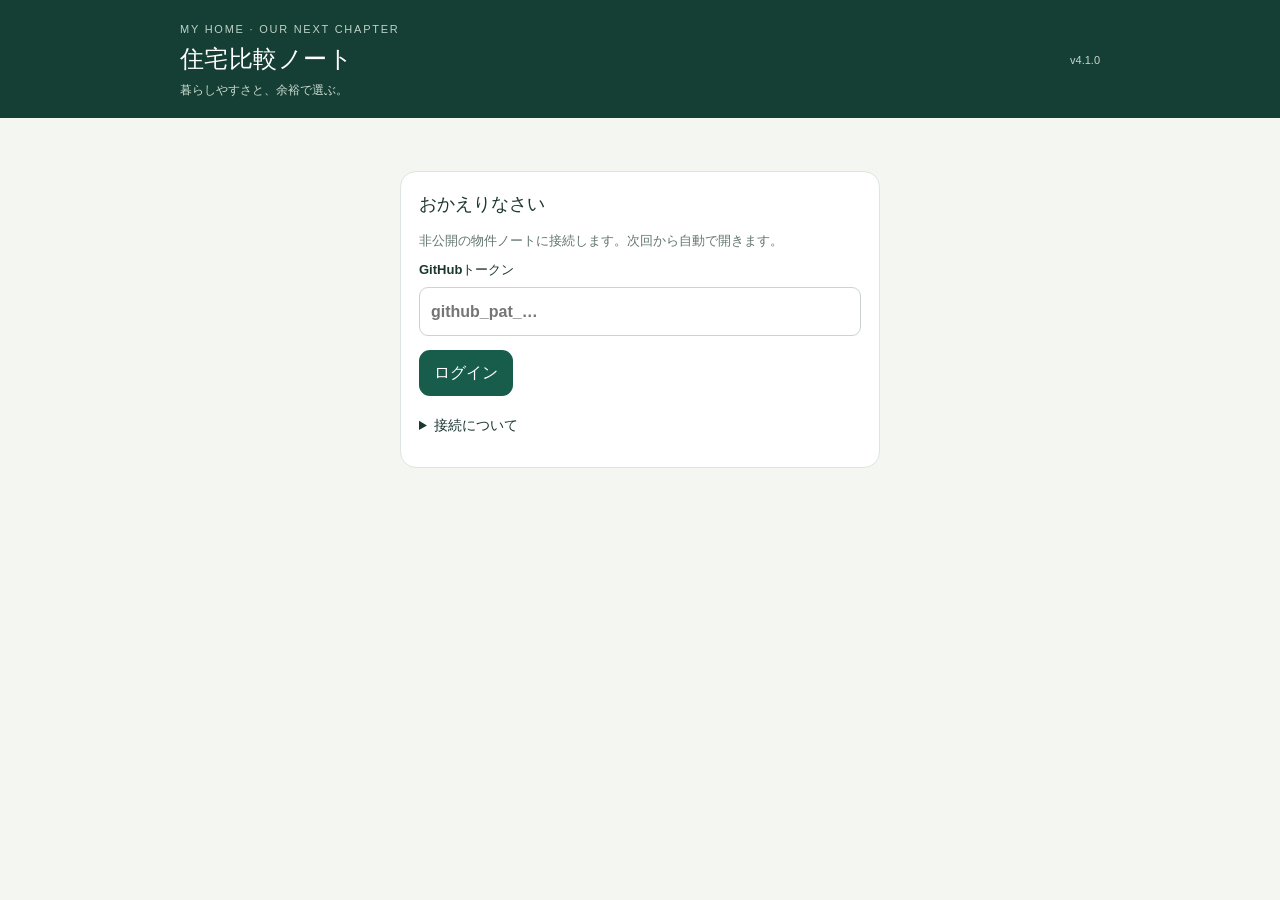
==== commit 22a377cf: "Show property research evidence and verify device write/read connection in v4.1.0" ====
--- a/index.html
+++ b/index.html
@@ -1,11 +1,11 @@
 <!doctype html>
 <html lang="ja"><head><meta charset="utf-8"><meta name="viewport" content="width=device-width,initial-scale=1,viewport-fit=cover"><meta name="theme-color" content="#153e34"><meta name="description" content="価格・立地・暮らしやすさを比較する、あなたの住宅検討ノート。"><link rel="manifest" href="manifest.webmanifest"><link rel="icon" href="icon.svg" type="image/svg+xml"><title>My Home | 住宅比較ノート</title>
-<meta http-equiv="Content-Security-Policy" content="default-src 'self'; script-src 'self' 'sha256-WXBB5RTZIxiibJ8eUHcfCtfYj0N7vji43OhOxBJDILE='; style-src 'self' 'unsafe-inline'; img-src 'self' data:; connect-src 'self' https://api.github.com; object-src 'none'; base-uri 'self'; form-action 'self'">
+<meta http-equiv="Content-Security-Policy" content="default-src 'self'; script-src 'self' 'sha256-+3QbJrlf/AVbheIaed4rDJ9Iau7UjhoN/TXGV2BMBOE='; style-src 'self' 'unsafe-inline'; img-src 'self' data:; connect-src 'self' https://api.github.com; object-src 'none'; base-uri 'self'; form-action 'self'">
 <style>:root{font-family:-apple-system,BlinkMacSystemFont,'Noto Sans JP','Segoe UI',sans-serif;color:#1c3630;background:#f4f6f2;font-synthesis:none;--green:#185d4c;--muted:#63766e;--line:#dce5df}*{box-sizing:border-box}body{margin:0;line-height:1.6}button,input,select,textarea{font:inherit}button,a,input,select,textarea{-webkit-tap-highlight-color:transparent}button,.button{min-height:44px;border:1px solid transparent;border-radius:11px;padding:9px 14px;background:var(--green);color:white;cursor:pointer;font-weight:650;text-decoration:none;display:inline-flex;align-items:center;justify-content:center;gap:5px}button:hover,.button:hover{filter:brightness(.94)}button:disabled{opacity:.55;cursor:wait}.secondary{background:#edf3ef;color:#285747;border-color:#dbe7df}.plain{background:transparent;color:var(--green);border-color:var(--line)}.danger{background:#fff0ed;color:#a23d26;border-color:#f0d3cc}a{color:var(--green);overflow-wrap:anywhere}:focus-visible{outline:3px solid #d0a950;outline-offset:3px}header{background:#153e34;color:#fff;padding:21px 20px 18px}header .inner{max-width:920px;margin:auto;display:flex;justify-content:space-between;align-items:center;gap:12px}.eyebrow{font-size:11px;letter-spacing:.16em;color:#bdd3c5}header h1{font-size:24px;margin:1px 0 0;letter-spacing:.02em}header p{font-size:12px;color:#cadbcf;margin:3px 0 0}.version{font-size:11px;color:#c6d8ce}main{max-width:960px;padding:18px 20px 100px;margin:auto}h2{font-size:21px;margin:0 0 12px}h3{font-size:17px;margin:0 0 10px}p{margin:8px 0}.muted{color:var(--muted);font-size:13px}.tiny{font-size:11px;color:var(--muted)}.pre{white-space:pre-wrap;overflow-wrap:anywhere}.panel,.card{background:#fff;border:1px solid var(--line);border-radius:16px;padding:18px;margin-bottom:14px}.panel h2{font-size:18px}.row{display:flex;align-items:center;justify-content:space-between;gap:10px;flex-wrap:wrap}.actions{display:flex;gap:8px;flex-wrap:wrap}.stack{display:grid;gap:10px}.stats{display:grid;grid-template-columns:repeat(3,1fr);gap:10px;margin:14px 0}.stat{background:white;border:1px solid var(--line);border-radius:13px;padding:11px 14px}.stat b{display:block;font-size:24px;line-height:1.25}.stat span{font-size:11px;color:var(--muted)}.statusbar{border:1px solid #d9e4dc;background:#edf3ed;padding:12px 14px;border-radius:12px;margin-bottom:14px;font-size:13px}.statusbar.error{background:#fff1e4;border-color:#efceb3}.statusbar button{font-size:12px;min-height:36px;padding:5px 10px}.nav{position:sticky;top:0;z-index:5;background:#f4f6f2ed;backdrop-filter:blur(12px);display:flex;gap:5px;padding:10px 0 14px;overflow-x:auto}.nav button{white-space:nowrap;flex:1;font-size:13px;background:transparent;color:#597367;border-color:transparent;padding:9px 10px}.nav button[aria-current=page]{background:#1c5a49;color:white}.viewtitle{margin:15px 0 12px}.grid{display:grid;grid-template-columns:repeat(2,minmax(0,1fr));gap:14px}.cards{display:grid;grid-template-columns:repeat(2,minmax(0,1fr));gap:14px}.card{margin:0;display:flex;flex-direction:column;gap:9px;min-width:0}.card h3{margin:0}.card .actions{margin-top:auto}.card .actions .details-button{flex:1}.price{font-size:24px;letter-spacing:-.04em;line-height:1.3}.price small{font-size:13px;margin-left:4px;letter-spacing:0}.badges{display:flex;gap:5px;flex-wrap:wrap}.badge{font-size:11px;padding:3px 7px;border-radius:6px;background:#eaf3ed;color:#24624d}.badge.warn{background:#fff1db;color:#805416}.badge.gray{background:#f0f2f0;color:#657369}.score{font-size:21px;font-weight:750;color:#1b6752;white-space:nowrap}.score small{font-size:10px;display:block;font-weight:500;color:var(--muted)}.cardmeta{font-size:13px;display:flex;flex-wrap:wrap;gap:6px 12px}.facts{display:grid;grid-template-columns:repeat(2,minmax(0,1fr));gap:0 16px;margin:0}.facts>div{padding:11px 0;border-bottom:1px solid #edf0ec;min-width:0}.facts dt{font-size:11px;color:var(--muted)}.facts dd{margin:1px 0 0;overflow-wrap:anywhere;font-size:14px}.notes{background:#f7f8f5;border-radius:9px;padding:12px}.back{margin-bottom:14px}.field{display:block;font-size:13px;font-weight:650;margin:0 0 14px}.field input,.field select,.field textarea{margin-top:6px}.field.wide{grid-column:1/-1}input,select,textarea{width:100%;min-width:0;background:#fff;color:#243d33;border:1px solid #c8d5cc;border-radius:9px;padding:11px;font-size:16px}textarea{resize:vertical;line-height:1.6}input[type=checkbox]{width:20px;height:20px;min-width:20px;accent-color:var(--green)}.check{display:flex;align-items:center;gap:9px;font-size:14px;margin:12px 0}.filter-grid{display:grid;grid-template-columns:repeat(3,minmax(0,1fr));gap:10px}details summary{cursor:pointer;min-height:35px;font-size:14px;font-weight:650}.filter-grid label{font-size:12px;margin:0}.filter-grid select{font-size:14px}.search{margin:12px 0}.pagination{justify-content:center;margin:22px 0}.empty{text-align:center;padding:35px 15px;border:1px dashed #bfcfc3;border-radius:14px;color:#60776a;background:white}.scrolltable{overflow:auto;border:1px solid var(--line);border-radius:12px;background:white}.scrolltable table{border-collapse:collapse;width:100%;min-width:550px}.scrolltable th,.scrolltable td{padding:12px;border-bottom:1px solid #e4ebe5;text-align:left;vertical-align:top;font-size:13px;min-width:130px;max-width:280px;overflow-wrap:anywhere}.scrolltable th{background:#f0f5f0;position:sticky;left:0;min-width:90px;max-width:110px}.toast{position:fixed;bottom:22px;left:50%;transform:translateX(-50%);background:#1c3d32;color:white;border-radius:12px;padding:12px 18px;z-index:20;width:max-content;max-width:90vw;box-shadow:0 3px 20px #0002}.sticky-actions{position:sticky;bottom:10px;background:#fffdf9f5;border:1px solid var(--line);border-radius:12px;padding:10px;display:flex;gap:10px;z-index:4}.sticky-actions button:first-child{flex:1}.hidden{display:none!important}#loginGate{max-width:480px;margin:35px auto}.source-list{padding-left:20px;font-size:13px}.footer{font-size:11px;text-align:center;color:#789082;padding:22px}progress{width:100%;height:7px;accent-color:var(--green)}.form-section{margin:22px 0 12px;border-top:1px solid var(--line);padding-top:20px}.bar-track{height:6px;background:#e5ece5;border-radius:5px;overflow:hidden}.bar-fill{height:100%;background:#398363}.score-row{display:grid;grid-template-columns:90px 1fr 65px;gap:8px;align-items:center;margin:9px 0;font-size:12px}.score-row span:last-child{text-align:right}.conflict{padding:14px;border:1px solid #e7b98f;border-radius:10px;margin:10px 0}.conflict .pre{font-size:12px}.login-help{margin-top:18px}.notice{border-left:3px solid #c99d55;padding:4px 0 4px 12px;font-size:13px}.install{margin-top:8px}@media(max-width:660px){main{padding:12px 12px 90px}.cards{grid-template-columns:1fr}.panel,.card{padding:15px;border-radius:14px}.nav{margin:0 -4px}.nav button{font-size:12px;padding:9px 5px}.grid{gap:12px}.price{font-size:24px}.filter-grid{gap:7px}.filter-grid select{padding:9px 5px;font-size:13px}.stat{padding:10px}.stat b{font-size:22px}.facts{gap:0 12px}}@media(max-width:360px){.grid{grid-template-columns:1fr}.facts{grid-template-columns:1fr}.nav button{font-size:11px}}@media(prefers-reduced-motion:no-preference){button{transition:background .15s,filter .15s}}
 
 </style></head><body><header><div class="inner"><div><div class="eyebrow">MY HOME · OUR NEXT CHAPTER</div><h1>住宅比較ノート</h1><p>暮らしやすさと、余裕で選ぶ。</p></div><span class="version" id="version"></span></div></header><main>
 <section id="loginGate" class="panel"><h2>おかえりなさい</h2><p class="muted">非公開の物件ノートに接続します。次回から自動で開きます。</p><form id="loginForm"><label class="field">GitHubトークン<input id="loginToken" type="password" autocomplete="off" required placeholder="github_pat_…"></label><button type="submit">ログイン</button><p id="loginError" role="alert" class="muted"></p></form><details class="login-help"><summary>接続について</summary><p class="tiny">my-home-rankingへの読み取り権限が必要です。アプリから編集を保存する場合はContentsをRead and writeにしてください。認証情報はこの端末に保存します。</p></details></section>
-<div id="privateApp" class="hidden"><div id="syncBar" class="statusbar"><div class="row"><span id="syncText" aria-live="polite"></span><button id="syncButton" class="plain" data-action="sync">今すぐ更新</button></div><div id="pendingText" class="tiny"></div></div><nav class="nav" aria-label="メインメニュー"><button data-nav="rank">一覧</button><button data-nav="new">新着</button><button data-nav="favorites">お気に入り</button><button data-nav="compare">比較</button><button data-nav="settings">設定</button></nav><div id="content"></div></div><input id="importFile" type="file" accept=".json,application/json" class="hidden"><div id="toast" class="toast hidden" role="status" aria-live="polite"></div></main><script>const VERSION = '4.0.3';
+<div id="privateApp" class="hidden"><div id="syncBar" class="statusbar"><div class="row"><span id="syncText" aria-live="polite"></span><button id="syncButton" class="plain" data-action="sync">今すぐ更新</button></div><div id="pendingText" class="tiny"></div></div><nav class="nav" aria-label="メインメニュー"><button data-nav="rank">一覧</button><button data-nav="new">新着</button><button data-nav="favorites">お気に入り</button><button data-nav="compare">比較</button><button data-nav="settings">設定</button></nav><div id="content"></div></div><input id="importFile" type="file" accept=".json,application/json" class="hidden"><div id="toast" class="toast hidden" role="status" aria-live="polite"></div></main><script>const VERSION = '4.1.0';
 const CACHE_KEY = 'my-home-state-v4';
 const TOKEN_KEY = 'home-read-token';
 const API = 'https://api.github.com/repos/kodama-clark/my-home-ranking/contents/data/listings.json';
@@ -99,6 +99,18 @@
  constructor(token,fetcher=(...args)=>globalThis.fetch(...args)){this.token=token;this.fetcher=fetcher;}
  async request(method,body){const r=await this.fetcher(API+(method==='GET'?'?ref=main&t='+Date.now():''),{method,headers:{Authorization:'Bearer '+this.token,Accept:'application/vnd.github+json','X-GitHub-Api-Version':'2022-11-28',...(body?{'Content-Type':'application/json'}:{})},cache:'no-store',...(body?{body:JSON.stringify(body)}:{}),signal:AbortSignal.timeout(25000)});if(!r.ok)throw httpError(r.status);return r.json();}
  async read(){const file=await this.request('GET');return {data:parseData(JSON.parse(base64Decode(file.content))),sha:file.sha};}
+ async verifyWrite(){
+  const probe=globalThis.crypto.randomUUID();
+  for(let attempt=0;attempt<3;attempt++){
+   const {data,sha}=await this.read();
+   const next={...data,connectionProbe:{id:probe,checkedAt:now(),version:VERSION}};
+   try{await this.request('PUT',{message:'Verify app read/write connection',branch:'main',sha,content:base64Encode(JSON.stringify(next,null,2)+'\n')});}
+   catch(e){if(e.status===409&&attempt<2)continue;throw e;}
+   const confirmed=await this.read();
+   if(confirmed.data.connectionProbe?.id!==probe)throw Error('保存後の再読込で確認できませんでした。物件情報は削除していません。');
+   return confirmed.data;
+  }
+ }
  async write(pending){for(let attempt=0;attempt<3;attempt++){
   const {data,sha}=await this.read(),next=mergePending(data,pending);
   try{await this.request('PUT',{message:'Save home edits from app',branch:'main',sha,content:base64Encode(JSON.stringify(next,null,2)+'\n')});return next;}
@@ -154,14 +166,19 @@
   }
   const remote=await store.read();const before=new Set(state.homes.map(h=>h.id));persist(receive(state,remote.data));conflicts=[];
   const added=state.homes.filter(h=>!before.has(h.id)).length;
-  setStatus(`${sentCount?sentCount+'件をGitHubに保存。':''}登録 ${state.homes.length}件${added?'・新規 '+added+'件':''}を同期しました`);
+  let verification='';
+  if(state.connectionVerifiedVersion!==VERSION&&!Object.keys(state.pending).length){
+   try{const verified=await store.verifyWrite();persist({...receive(state,verified),connectionVerifiedVersion:VERSION,connectionVerifiedAt:now(),connectionVerificationError:''});verification='・この端末の保存と再読込も確認済み';}
+   catch(e){persist({...state,connectionVerificationError:e.message});verification='・読込成功／書込確認は未完了（設定を確認）';}
+  }
+  setStatus(`${sentCount?sentCount+'件をGitHubに保存。':''}登録 ${state.homes.length}件${added?'・新規 '+added+'件':''}を同期しました${verification}`,!!state.connectionVerificationError);
  }catch(e){
   if(e instanceof ConflictError){conflicts=e.conflicts;setStatus('編集の競合があります。「設定」で保存する内容を選んでください。',true);}
   else setStatus((Object.keys(state.pending).length?'端末保存済み／GitHub保存待ち：':'同期できませんでした：')+(e.name==='TimeoutError'?'通信がタイムアウトしました。':e.message),true);
  }finally{busy=false;renderStatus();if(page!=='edit')render();if(syncRequested){syncRequested=false;queueMicrotask(sync);}}
 }
 async function login(e){e.preventDefault();const input=e.target.querySelector('input[type=password]'),token=input.value.trim(),error=e.target.querySelector('[role=alert]'),submit=e.target.querySelector('button[type=submit]');if(!token)return;submit.disabled=true;error.textContent='接続を確認しています…';
- try{const remote=await new GitHubStore(token).read();localStorage.setItem(TOKEN_KEY,token);persist(migrate(remote.data));input.value='';showPrivate();page='rank';render();await sync();}
+ try{const remote=await new GitHubStore(token).read();localStorage.setItem(TOKEN_KEY,token);persist({...migrate(remote.data),connectionVerifiedVersion:'',connectionVerifiedAt:'',connectionVerificationError:''});input.value='';showPrivate();page='rank';render();await sync();}
  catch(e){error.textContent=e.message;}finally{submit.disabled=false;}
 }
 function showPrivate(){$('loginGate').classList.add('hidden');$('privateApp').classList.remove('hidden');}
@@ -185,19 +202,25 @@
 }
 function options(items,current){return items.map(([v,t])=>`<option value="${esc(v)}" ${String(v)===String(current)?'selected':''}>${esc(t)}</option>`).join('');}
 function filterSelect(id,title,items){return `<label>${title}<select data-filter="${id}">${options(items,filters[id])}</select></label>`;}
-function card(h){const p=points(h);return `<article class="card" data-home="${esc(h.id)}"><div class="row"><div class="badges">${badge(statusLabel(h),'gray')}${state.pending[h.id]?badge('未送信','warn'):''}${h.favorite?badge('★ お気に入り'):''}</div><div class="score">${p.total??'—'}<small>適合度 / 情報充足${p.max}%</small></div></div><h3>${esc(h.name)}</h3><div class="price">${number(h.price)==null?'価格未確認':Number(h.price).toLocaleString()}${number(h.price)==null?'':'<small>万円</small>'}</div><div class="cardmeta"><span>${esc(h.station||'駅未確認')} ${h.walk!==''&&h.walk!=null?'徒歩'+esc(h.walk)+'分':''}</span><span>${esc(h.rooms||'間取り未確認')}</span><span>${esc(h.building||'階数未確認')}</span></div><div class="tiny">${esc(h.address||'所在地未確認')}</div><div class="badges">${requirementNotes(h).slice(0,3).map(t=>badge(t,'warn')).join('')}${!h.hazard?badge('ハザード未確認','gray'):h.hazard==='high'||h.hazard==='medium'?badge('災害リスク要確認','warn'):''}</div><div class="actions">${button('detail','詳細を見る',h.id,'details-button')}${button('favorite',h.favorite?'★':'☆',h.id)}${button('compare-toggle',comparison.has(h.id)?'✓ 比較':'＋ 比較',h.id)}</div></article>`;}
+function card(h){const p=points(h);return `<article class="card" data-home="${esc(h.id)}"><div class="row"><div class="badges">${badge(statusLabel(h),'gray')}${state.pending[h.id]?badge('未送信','warn'):''}${h.favorite?badge('★ お気に入り'):''}</div><div class="score">${p.total??'—'}<small>適合度 / 情報充足${p.max}%</small></div></div><h3>${esc(h.name)}</h3><div class="price">${number(h.price)==null?'価格未確認':Number(h.price).toLocaleString()}${number(h.price)==null?'':'<small>万円</small>'}</div><div class="cardmeta"><span>${esc(h.station||'駅未確認')} ${h.walk!==''&&h.walk!=null?'徒歩'+esc(h.walk)+'分':''}</span><span>${esc(h.rooms||'間取り未確認')}</span><span>${esc(h.building||'階数未確認')}</span></div><div class="tiny">${esc(h.address||'所在地未確認')}</div><div class="badges">${requirementNotes(h).slice(0,3).map(t=>badge(t,'warn')).join('')}${h.possibleDuplicateWith?.length?badge('重複の疑い','warn'):''}${!h.hazard?badge('ハザード未確認','gray'):h.hazard==='high'||h.hazard==='medium'?badge('災害リスク要確認','warn'):''}</div><div class="actions">${button('detail','詳細を見る',h.id,'details-button')}${button('favorite',h.favorite?'★':'☆',h.id)}${button('compare-toggle',comparison.has(h.id)?'✓ 比較':'＋ 比較',h.id)}</div></article>`;}
 function fact(label,v){return `<div><dt>${esc(label)}</dt><dd>${esc(v)}</dd></div>`;}
+
+function renderReview(h){
+ const r=h.listingReview;
+ const duplicates=Array.isArray(h.possibleDuplicateWith)?h.possibleDuplicateWith.map(findHome).filter(Boolean):[];
+ return r||duplicates.length?`<section class="panel"><h3>最新の調査結果</h3>${r?`<p class="tiny">調査日：${esc(r.checkedAt||'未確認')}</p><p class="pre">${esc(r.note||'')}</p>${link(r.url,'照合した掲載ページ')}`:''}${duplicates.length?'<p class="notice">同一物件の可能性があります。確認前のため、統合せず保持しています。</p>'+duplicates.map(d=>button('detail',d.name,d.id)).join(''):''}</section>`:'';
+}
 function renderDetail(h){if(!h)return '<div class="empty">物件が見つかりません。</div>';
  const p=points(h),hazardUrl=h.hazardUrl||h.hazardResearch?.officialUrl||'https://disaportal.gsi.go.jp/';
  const total=number(h.price)!=null&&number(h.fees)!=null?money(Number(h.price)+Number(h.fees)):'諸費用未確認';
  return `${button('back','← 一覧に戻る','','plain back')}<div class="panel"><div class="row"><div class="badges">${badge(statusLabel(h),'gray')}${badge(tenure(h),h.landTenure==='ownership'?'':'warn')}</div>${button('favorite',h.favorite?'★ お気に入り':'☆ お気に入り',h.id)}</div><h2 style="margin-top:14px">${esc(h.name)}</h2><p class="price">${esc(money(h.price))}</p><dl class="facts">${fact('所在地',value(h.address))}${fact('交通',value(h.station)+(h.walk!==''&&h.walk!=null?' 徒歩'+h.walk+'分':''))}${fact('間取り',value(h.rooms))}${fact('建物',value(h.building))}${fact('土地面積',value(h.landArea,'㎡'))}${fact('建物面積',value(h.buildingArea,'㎡'))}${fact('諸費用',money(h.fees))}${fact('価格＋諸費用',total)}${fact('掲載・販売状況',statusLabel(h))}${fact('登録 / 更新',dateText(h.created)+' / '+dateText(h.updated))}</dl><div class="badges" style="margin-top:14px">${requirementNotes(h).map(t=>badge(t,'warn')).join('')}</div><div class="actions" style="margin-top:16px">${button('edit','情報を編集する',h.id,'')}${button('compare-toggle',comparison.has(h.id)?'✓ 比較から外す':'＋ 比較に追加',h.id)}${link(h.url,'掲載ページ')}${link(mapLink(h,''),'地図')}</div>${h.listingNote?`<p class="notice">${esc(h.listingNote)}</p>`:''}</div>
  <section class="panel"><h3>調査・評価メモ</h3><p class="pre">${esc(h.memo||'まだ調査メモがありません。')}</p>${h.documentScore!=null?`<p class="tiny">過去の資料評価：${esc(h.documentScore)}点（従来の評価履歴として保持）</p>`:''}</section>
  <section class="panel"><h3>自分のメモ</h3><p class="pre notes">${esc(h.userMemo||'内見の感想や確認したいことを残せます。')}</p>${button('edit','メモを書く',h.id)}</section>
- <section class="panel"><h3>ハザード・坂道</h3><p>${badge(ratings[h.hazard]||'ハザード未確認',!h.hazard||['high','medium'].includes(h.hazard)?'warn':'')}${badge(ratings[h.slope]||'坂道未確認','gray')}</p><p class="pre">${esc(h.hazardNote||h.hazardResearch?.siteAssessment||'敷地の浸水深・土砂災害区域は未確認です。')}</p>${h.hazardResearch?.checkTypes?`<p class="tiny">確認対象：${esc(h.hazardResearch.checkTypes)}</p>`:''}<p class="tiny">敷地判定日：${esc(h.hazard?h.hazardCheckedAt||'未確認':'未確認')}${h.hazardResearch?.checkedAt?' / 参考資料の確認日：'+esc(h.hazardResearch.checkedAt):''}</p><p class="pre">${esc(h.slopeNote||'駅までの実際の歩行ルート・高低差は未確認です。')}</p><div class="actions">${link(hazardUrl,'公式ハザード資料')}${link('https://maps.gsi.go.jp/','地理院地図')}${link(mapLink(h,'駅'),'駅までの道')}</div><p class="tiny">未確認は減点・除外の理由にしません。「指定なし」は確認した範囲の結果です。</p></section>
+ ${renderReview(h)}<section class="panel"><h3>ハザード・坂道</h3><p>${badge(ratings[h.hazard]||'ハザード未確認',!h.hazard||['high','medium'].includes(h.hazard)?'warn':'')}${badge(ratings[h.slope]||'坂道未確認','gray')}</p><p class="pre">${esc(h.hazardNote||h.hazardResearch?.siteAssessment||'敷地の浸水深・土砂災害区域は未確認です。')}</p>${Array.isArray(h.hazardReferences)?'<div class="actions">'+h.hazardReferences.map(r=>link(r.url,r.type+'の公式資料')).join('')+'</div>':''}${h.hazardResearch?.checkTypes?`<p class="tiny">確認対象：${esc(h.hazardResearch.checkTypes)}</p>`:''}<p class="tiny">敷地判定日：${esc(h.hazard?h.hazardCheckedAt||'未確認':'未確認')}${h.hazardResearch?.checkedAt?' / 参考資料の確認日：'+esc(h.hazardResearch.checkedAt):''}</p><p class="pre">${esc(h.slopeNote||'駅までの実際の歩行ルート・高低差は未確認です。')}</p><div class="actions">${link(hazardUrl,'公式ハザード資料')}${link('https://maps.gsi.go.jp/','地理院地図')}${link(mapLink(h,'駅'),'駅までの道')}</div><p class="tiny">未確認は減点・除外の理由にしません。「指定なし」は確認した範囲の結果です。</p></section>
  <section class="panel"><h3>暮らし・子育て</h3><h4>学校・保育園</h4><p class="pre">${esc(h.childNote||h.livingResearch?.schools||'未確認')}</p><h4>買い物・医療</h4><p class="pre">${esc(h.shopsNote||h.livingResearch?.shops||'未確認')}</p><h4>資産価値の根拠</h4><p class="pre">${esc(h.assetNote||'未確認')}</p><div class="actions">${link(mapLink(h,'小学校 保育園'),'学校・保育園')}${link(mapLink(h,'スーパー'),'スーパー')}${link(mapLink(h,'小児科 病院'),'医療')}${link(h.researchUrl,'調査の出典')}</div><p class="tiny">生活環境確認日：${esc(h.researchCheckedAt||'未確認')}。資料記載の距離と現地確認は区別しています。</p></section>
  <section class="panel"><h3>この物件の内見チェック</h3><p class="tiny">物件ごとに保存し、ログイン先に同期します。</p>${visitTasks.map((t,i)=>`<label class="check"><input type="checkbox" data-visit="${i}" data-id="${esc(h.id)}" ${h.visitChecks?.[i]?'checked':''}>${esc(t)}</label>`).join('')}</section>
  <section class="panel"><div class="row"><h3>採点内訳</h3><strong class="score">${p.total??'—'}<small>適合度 / 100</small></strong></div><p class="tiny">確認できた項目の獲得点 ${p.earned} / ${p.max}点を100点換算しています。未確認項目は採点から除外します。情報充足率 ${p.max}%：情報が少ない物件の高得点は暫定です。</p>${p.detail.map(([label,max,n])=>`<div class="score-row"><span>${esc(label)}</span><div class="bar-track"><div class="bar-fill" style="width:${n==null?0:n/max*100}%"></div></div><span>${n==null?'未確認':n+' / '+max}</span></div>`).join('')}</section>
- <section class="panel"><h3>情報源</h3>${h.sources?.length?'<ul class="source-list">'+h.sources.map(s=>`<li>${esc(s.title||'資料')}${s.pages?'・'+esc(s.pages)+'頁':''}${s.checkedAt?' / '+esc(s.checkedAt):''}${validUrl(s.url)?' <a href="'+esc(validUrl(s.url))+'" target="_blank" rel="noopener noreferrer">出典を開く ↗</a>':''}</li>`).join('')+'</ul>':'<p class="muted">'+esc(h.source==='archive'?'提供された画像・資料':h.source==='manual'?'手動登録':'掲載情報')+'</p>'}${h.landTenureNote?`<p class="tiny pre">${esc(h.landTenureNote)}</p>`:''}${h.revisionHistory?.length?'<details><summary>訂正前の記録</summary>'+h.revisionHistory.map(r=>'<p class="tiny">'+esc(dateText(r.at))+' '+esc(r.reason)+'</p><p class="tiny pre">'+esc(Object.entries(r.previous||{}).map(([k,v])=>(labels[k]||k)+'：'+String(v??'未登録')).join('\n'))+'</p>').join('')+'</details>':''}${h.researchUpdates?.length?'<details><summary>調査履歴・追加情報</summary><p class="tiny pre">'+esc(JSON.stringify(h.researchUpdates,null,2))+'</p></details>':''}</section>
+ <section class="panel"><h3>情報源</h3>${h.sources?.length?'<ul class="source-list">'+h.sources.map(s=>`<li>${esc(s.title||'資料')}${s.pages?'・'+esc(s.pages)+'頁':''}${s.checkedAt?' / '+esc(s.checkedAt):''}${validUrl(s.url)?' <a href="'+esc(validUrl(s.url))+'" target="_blank" rel="noopener noreferrer">出典を開く ↗</a>':''}</li>`).join('')+'</ul>':'<p class="muted">'+esc(h.source==='archive'?'提供された画像・資料':h.source==='manual'?'手動登録':'掲載情報')+'</p>'}${h.landTenureNote?`<p class="tiny pre">${esc(h.landTenureNote)}</p>`:''}${h.revisionHistory?.length?'<details><summary>訂正前の記録</summary>'+h.revisionHistory.map(r=>'<p class="tiny">'+esc(dateText(r.at))+' '+esc(r.reason)+'</p><p class="tiny pre">'+esc(Object.entries(r.previous||{}).map(([k,v])=>(labels[k]||k)+'：'+String(v??'未登録')).join('\n'))+'</p>').join('')+'</details>':''}${h.researchUpdates?.length?'<details><summary>調査履歴・追加情報</summary>'+h.researchUpdates.map(r=>'<p class="tiny pre">'+esc(r.checkedAt||'')+' '+esc(r.note||(r.field?(labels[r.field]||r.field)+'の別の調査結果：'+(typeof r.candidate==='object'?JSON.stringify(r.candidate):r.candidate):r.kind||''))+'</p>'+link(r.url,'出典') ).join('')+'</details>':''}</section>
  <div class="actions">${button('archive',h.archived?'検討候補に戻す':'見送りにする（履歴に保存）',h.id,h.archived?'secondary':'plain')}${button('back','一覧に戻る')}</div>`;
 }
 function formField(name,type='text',opts=null,wide=false){const h=editBase||{};const val=h[name]??'';let control;if(opts){const values=opts.map(x=>x[0]);const items=val&&!values.includes(val)?[...opts,[val,val]]:opts;control=`<select name="${name}">${options(items,val)}</select>`;}else if(type==='textarea')control=`<textarea name="${name}" rows="${name==='memo'?6:3}">${esc(val)}</textarea>`;else control=`<input name="${name}" type="${type}" value="${esc(val)}" ${name==='name'?'required maxlength="200"':''} ${type==='number'?'min="0" step="any"':''}>`;return `<label class="field ${wide?'wide':''}">${esc(labels[name]||name)}${name==='name'?' *':''}${control}</label>`;}
@@ -220,7 +243,7 @@
  }catch(e){error.textContent=e.message;error.classList.remove('hidden');}
  });}
 function renderCompare(){const hs=[...comparison].map(findHome).filter(Boolean);const rows=[['物件',h=>h.name],['価格',h=>money(h.price)],['諸費用込み',h=>number(h.price)!=null&&number(h.fees)!=null?money(Number(h.price)+Number(h.fees)):'未確認'],['最寄駅',h=>value(h.station)],['徒歩',h=>value(h.walk,'分')],['間取り',h=>value(h.rooms)],['建物',h=>value(h.building)],['土地 / 建物',h=>value(h.landArea,'㎡')+' / '+value(h.buildingArea,'㎡')],['権利',tenure],['状況',statusLabel],['ハザード',h=>ratings[h.hazard]||'未確認'],['坂道',h=>ratings[h.slope]||'未確認'],['学校・保育園',h=>h.childNote||'未確認'],['買い物',h=>h.shopsNote||'未確認'],['暫定点',h=>(points(h).total??'—')+' / 情報充足'+points(h).max+'%'],['自分のメモ',h=>h.userMemo||'未入力']];return `<div class="row viewtitle"><h2>物件を比較 (${hs.length}/3)</h2>${button('compare-clear','選択解除')}</div>${hs.length?'<div class="scrolltable"><table><tbody>'+rows.map(([l,fn])=>'<tr><th scope="row">'+esc(l)+'</th>'+hs.map(h=>'<td class="pre">'+esc(fn(h))+'</td>').join('')+'</tr>').join('')+'<tr><th>詳細</th>'+hs.map(h=>'<td>'+button('detail','詳細を見る',h.id)+button('compare-toggle','外す',h.id)+'</td>').join('')+'</tr></tbody></table></div>':'<div class="empty">一覧の「＋ 比較」で、最大3件を選んでください。</div>'}<p class="tiny">表は横にスクロールできます。未確認は安全・高評価を意味しません。</p>${button('back','一覧へ戻る')}`;}
-function renderSettings(){const collection=state.meta.collection;return `<h2 class="viewtitle">設定・保存状況</h2><section class="panel"><h3>同期</h3><p>${Object.keys(state.pending).length}件の未送信編集 / 登録${state.homes.length}件</p><p class="tiny">${esc(syncMessage)}</p><div class="actions">${button('sync','今すぐ同期','','')}${button('export','バックアップを保存')}${button('import','バックアップを読み込む')}</div><p class="tiny">読み込みは既存物件と統合します。元のデータを一括削除しません。</p></section>
+function renderSettings(){const collection=state.meta.collection;return `<h2 class="viewtitle">設定・保存状況</h2><section class="panel"><h3>同期</h3><p class="tiny">この端末の書込・再読込：${state.connectionVerifiedVersion===VERSION?'確認済み '+esc(dateText(state.connectionVerifiedAt)):'未確認（同期時に自動検証）'}${state.connectionVerificationError?' / '+esc(state.connectionVerificationError):''}</p><p>${Object.keys(state.pending).length}件の未送信編集 / 登録${state.homes.length}件</p><p class="tiny">${esc(syncMessage)}</p><div class="actions">${button('sync','今すぐ同期','','')}${button('export','バックアップを保存')}${button('import','バックアップを読み込む')}</div><p class="tiny">読み込みは既存物件と統合します。元のデータを一括削除しません。</p></section>
  ${conflicts.length?'<section class="panel"><h3>競合した編集を確認</h3><p class="tiny">同じ項目が別の場所で更新されています。保存する内容を選んでください。</p>'+[...new Set(conflicts.map(c=>c.id))].map(id=>`<div class="conflict"><strong>${esc(findHome(id)?.name||id)}</strong>${conflicts.filter(c=>c.id===id).map(c=>`<p class="pre">${esc(labels[c.field]||c.field)}<br>GitHub：${esc(typeof c.remote==='object'?JSON.stringify(c.remote):c.remote)}<br>この端末：${esc(typeof c.local==='object'?JSON.stringify(c.local):c.local)}</p>`).join('')}<div class="actions">${button('resolve-local','この端末の編集を保存',id)}${button('resolve-remote','GitHubの内容を使う',id)}</div></div>`).join('')+'</section>':''}
  <section class="panel"><h3>物件情報の更新</h3><p>${esc(collection?.description||'物件の定期検索はまだ設定されていません。')}</p><p class="tiny">${collection?.lastRun?'最終調査 '+esc(dateText(collection.lastRun)):''}${collection?.lastResult?' / '+esc(collection.lastResult):''}</p><p class="tiny">「今すぐ更新」は登録済みデータの同期です。新着物件の調査とは別です。販売終了を確認できない物件は、推測で成約済みに変更しません。</p></section>
  <section class="panel"><h3>接続を更新</h3><p class="muted">保存先：非公開の my-home-ranking</p><p class="tiny">書き込みには、このリポジトリのContentsを「Read and write」にしたトークンが必要です。既存トークンはそのまま引き継ぎます。</p><form id="tokenForm"><label class="field">新しいGitHubトークン<input type="password" autocomplete="off" required placeholder="github_pat_…"></label><button type="submit">接続を更新</button><p role="alert" class="muted"></p></form></section>
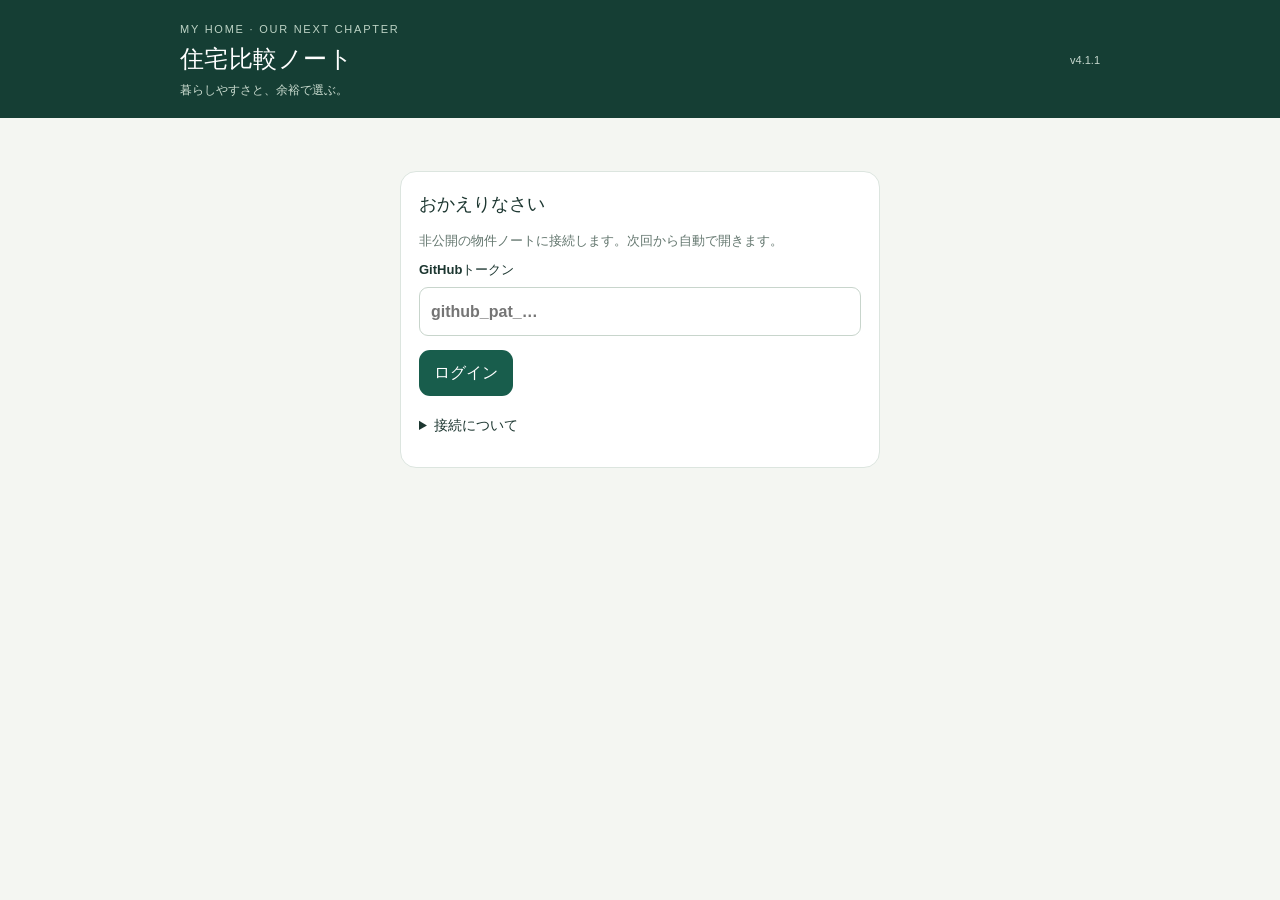
==== commit 6c72b178: "Fix edits for homes sharing a listing URL and include fees in budget warnings" ====
--- a/index.html
+++ b/index.html
@@ -1,11 +1,11 @@
 <!doctype html>
 <html lang="ja"><head><meta charset="utf-8"><meta name="viewport" content="width=device-width,initial-scale=1,viewport-fit=cover"><meta name="theme-color" content="#153e34"><meta name="description" content="価格・立地・暮らしやすさを比較する、あなたの住宅検討ノート。"><link rel="manifest" href="manifest.webmanifest"><link rel="icon" href="icon.svg" type="image/svg+xml"><title>My Home | 住宅比較ノート</title>
-<meta http-equiv="Content-Security-Policy" content="default-src 'self'; script-src 'self' 'sha256-+3QbJrlf/AVbheIaed4rDJ9Iau7UjhoN/TXGV2BMBOE='; style-src 'self' 'unsafe-inline'; img-src 'self' data:; connect-src 'self' https://api.github.com; object-src 'none'; base-uri 'self'; form-action 'self'">
+<meta http-equiv="Content-Security-Policy" content="default-src 'self'; script-src 'self' 'sha256-Wy00gZxnJrP1kgSZJ3dNQXg1F9Hjgcw9JCD5BPG/uDo='; style-src 'self' 'unsafe-inline'; img-src 'self' data:; connect-src 'self' https://api.github.com; object-src 'none'; base-uri 'self'; form-action 'self'">
 <style>:root{font-family:-apple-system,BlinkMacSystemFont,'Noto Sans JP','Segoe UI',sans-serif;color:#1c3630;background:#f4f6f2;font-synthesis:none;--green:#185d4c;--muted:#63766e;--line:#dce5df}*{box-sizing:border-box}body{margin:0;line-height:1.6}button,input,select,textarea{font:inherit}button,a,input,select,textarea{-webkit-tap-highlight-color:transparent}button,.button{min-height:44px;border:1px solid transparent;border-radius:11px;padding:9px 14px;background:var(--green);color:white;cursor:pointer;font-weight:650;text-decoration:none;display:inline-flex;align-items:center;justify-content:center;gap:5px}button:hover,.button:hover{filter:brightness(.94)}button:disabled{opacity:.55;cursor:wait}.secondary{background:#edf3ef;color:#285747;border-color:#dbe7df}.plain{background:transparent;color:var(--green);border-color:var(--line)}.danger{background:#fff0ed;color:#a23d26;border-color:#f0d3cc}a{color:var(--green);overflow-wrap:anywhere}:focus-visible{outline:3px solid #d0a950;outline-offset:3px}header{background:#153e34;color:#fff;padding:21px 20px 18px}header .inner{max-width:920px;margin:auto;display:flex;justify-content:space-between;align-items:center;gap:12px}.eyebrow{font-size:11px;letter-spacing:.16em;color:#bdd3c5}header h1{font-size:24px;margin:1px 0 0;letter-spacing:.02em}header p{font-size:12px;color:#cadbcf;margin:3px 0 0}.version{font-size:11px;color:#c6d8ce}main{max-width:960px;padding:18px 20px 100px;margin:auto}h2{font-size:21px;margin:0 0 12px}h3{font-size:17px;margin:0 0 10px}p{margin:8px 0}.muted{color:var(--muted);font-size:13px}.tiny{font-size:11px;color:var(--muted)}.pre{white-space:pre-wrap;overflow-wrap:anywhere}.panel,.card{background:#fff;border:1px solid var(--line);border-radius:16px;padding:18px;margin-bottom:14px}.panel h2{font-size:18px}.row{display:flex;align-items:center;justify-content:space-between;gap:10px;flex-wrap:wrap}.actions{display:flex;gap:8px;flex-wrap:wrap}.stack{display:grid;gap:10px}.stats{display:grid;grid-template-columns:repeat(3,1fr);gap:10px;margin:14px 0}.stat{background:white;border:1px solid var(--line);border-radius:13px;padding:11px 14px}.stat b{display:block;font-size:24px;line-height:1.25}.stat span{font-size:11px;color:var(--muted)}.statusbar{border:1px solid #d9e4dc;background:#edf3ed;padding:12px 14px;border-radius:12px;margin-bottom:14px;font-size:13px}.statusbar.error{background:#fff1e4;border-color:#efceb3}.statusbar button{font-size:12px;min-height:36px;padding:5px 10px}.nav{position:sticky;top:0;z-index:5;background:#f4f6f2ed;backdrop-filter:blur(12px);display:flex;gap:5px;padding:10px 0 14px;overflow-x:auto}.nav button{white-space:nowrap;flex:1;font-size:13px;background:transparent;color:#597367;border-color:transparent;padding:9px 10px}.nav button[aria-current=page]{background:#1c5a49;color:white}.viewtitle{margin:15px 0 12px}.grid{display:grid;grid-template-columns:repeat(2,minmax(0,1fr));gap:14px}.cards{display:grid;grid-template-columns:repeat(2,minmax(0,1fr));gap:14px}.card{margin:0;display:flex;flex-direction:column;gap:9px;min-width:0}.card h3{margin:0}.card .actions{margin-top:auto}.card .actions .details-button{flex:1}.price{font-size:24px;letter-spacing:-.04em;line-height:1.3}.price small{font-size:13px;margin-left:4px;letter-spacing:0}.badges{display:flex;gap:5px;flex-wrap:wrap}.badge{font-size:11px;padding:3px 7px;border-radius:6px;background:#eaf3ed;color:#24624d}.badge.warn{background:#fff1db;color:#805416}.badge.gray{background:#f0f2f0;color:#657369}.score{font-size:21px;font-weight:750;color:#1b6752;white-space:nowrap}.score small{font-size:10px;display:block;font-weight:500;color:var(--muted)}.cardmeta{font-size:13px;display:flex;flex-wrap:wrap;gap:6px 12px}.facts{display:grid;grid-template-columns:repeat(2,minmax(0,1fr));gap:0 16px;margin:0}.facts>div{padding:11px 0;border-bottom:1px solid #edf0ec;min-width:0}.facts dt{font-size:11px;color:var(--muted)}.facts dd{margin:1px 0 0;overflow-wrap:anywhere;font-size:14px}.notes{background:#f7f8f5;border-radius:9px;padding:12px}.back{margin-bottom:14px}.field{display:block;font-size:13px;font-weight:650;margin:0 0 14px}.field input,.field select,.field textarea{margin-top:6px}.field.wide{grid-column:1/-1}input,select,textarea{width:100%;min-width:0;background:#fff;color:#243d33;border:1px solid #c8d5cc;border-radius:9px;padding:11px;font-size:16px}textarea{resize:vertical;line-height:1.6}input[type=checkbox]{width:20px;height:20px;min-width:20px;accent-color:var(--green)}.check{display:flex;align-items:center;gap:9px;font-size:14px;margin:12px 0}.filter-grid{display:grid;grid-template-columns:repeat(3,minmax(0,1fr));gap:10px}details summary{cursor:pointer;min-height:35px;font-size:14px;font-weight:650}.filter-grid label{font-size:12px;margin:0}.filter-grid select{font-size:14px}.search{margin:12px 0}.pagination{justify-content:center;margin:22px 0}.empty{text-align:center;padding:35px 15px;border:1px dashed #bfcfc3;border-radius:14px;color:#60776a;background:white}.scrolltable{overflow:auto;border:1px solid var(--line);border-radius:12px;background:white}.scrolltable table{border-collapse:collapse;width:100%;min-width:550px}.scrolltable th,.scrolltable td{padding:12px;border-bottom:1px solid #e4ebe5;text-align:left;vertical-align:top;font-size:13px;min-width:130px;max-width:280px;overflow-wrap:anywhere}.scrolltable th{background:#f0f5f0;position:sticky;left:0;min-width:90px;max-width:110px}.toast{position:fixed;bottom:22px;left:50%;transform:translateX(-50%);background:#1c3d32;color:white;border-radius:12px;padding:12px 18px;z-index:20;width:max-content;max-width:90vw;box-shadow:0 3px 20px #0002}.sticky-actions{position:sticky;bottom:10px;background:#fffdf9f5;border:1px solid var(--line);border-radius:12px;padding:10px;display:flex;gap:10px;z-index:4}.sticky-actions button:first-child{flex:1}.hidden{display:none!important}#loginGate{max-width:480px;margin:35px auto}.source-list{padding-left:20px;font-size:13px}.footer{font-size:11px;text-align:center;color:#789082;padding:22px}progress{width:100%;height:7px;accent-color:var(--green)}.form-section{margin:22px 0 12px;border-top:1px solid var(--line);padding-top:20px}.bar-track{height:6px;background:#e5ece5;border-radius:5px;overflow:hidden}.bar-fill{height:100%;background:#398363}.score-row{display:grid;grid-template-columns:90px 1fr 65px;gap:8px;align-items:center;margin:9px 0;font-size:12px}.score-row span:last-child{text-align:right}.conflict{padding:14px;border:1px solid #e7b98f;border-radius:10px;margin:10px 0}.conflict .pre{font-size:12px}.login-help{margin-top:18px}.notice{border-left:3px solid #c99d55;padding:4px 0 4px 12px;font-size:13px}.install{margin-top:8px}@media(max-width:660px){main{padding:12px 12px 90px}.cards{grid-template-columns:1fr}.panel,.card{padding:15px;border-radius:14px}.nav{margin:0 -4px}.nav button{font-size:12px;padding:9px 5px}.grid{gap:12px}.price{font-size:24px}.filter-grid{gap:7px}.filter-grid select{padding:9px 5px;font-size:13px}.stat{padding:10px}.stat b{font-size:22px}.facts{gap:0 12px}}@media(max-width:360px){.grid{grid-template-columns:1fr}.facts{grid-template-columns:1fr}.nav button{font-size:11px}}@media(prefers-reduced-motion:no-preference){button{transition:background .15s,filter .15s}}
 
 </style></head><body><header><div class="inner"><div><div class="eyebrow">MY HOME · OUR NEXT CHAPTER</div><h1>住宅比較ノート</h1><p>暮らしやすさと、余裕で選ぶ。</p></div><span class="version" id="version"></span></div></header><main>
 <section id="loginGate" class="panel"><h2>おかえりなさい</h2><p class="muted">非公開の物件ノートに接続します。次回から自動で開きます。</p><form id="loginForm"><label class="field">GitHubトークン<input id="loginToken" type="password" autocomplete="off" required placeholder="github_pat_…"></label><button type="submit">ログイン</button><p id="loginError" role="alert" class="muted"></p></form><details class="login-help"><summary>接続について</summary><p class="tiny">my-home-rankingへの読み取り権限が必要です。アプリから編集を保存する場合はContentsをRead and writeにしてください。認証情報はこの端末に保存します。</p></details></section>
-<div id="privateApp" class="hidden"><div id="syncBar" class="statusbar"><div class="row"><span id="syncText" aria-live="polite"></span><button id="syncButton" class="plain" data-action="sync">今すぐ更新</button></div><div id="pendingText" class="tiny"></div></div><nav class="nav" aria-label="メインメニュー"><button data-nav="rank">一覧</button><button data-nav="new">新着</button><button data-nav="favorites">お気に入り</button><button data-nav="compare">比較</button><button data-nav="settings">設定</button></nav><div id="content"></div></div><input id="importFile" type="file" accept=".json,application/json" class="hidden"><div id="toast" class="toast hidden" role="status" aria-live="polite"></div></main><script>const VERSION = '4.1.0';
+<div id="privateApp" class="hidden"><div id="syncBar" class="statusbar"><div class="row"><span id="syncText" aria-live="polite"></span><button id="syncButton" class="plain" data-action="sync">今すぐ更新</button></div><div id="pendingText" class="tiny"></div></div><nav class="nav" aria-label="メインメニュー"><button data-nav="rank">一覧</button><button data-nav="new">新着</button><button data-nav="favorites">お気に入り</button><button data-nav="compare">比較</button><button data-nav="settings">設定</button></nav><div id="content"></div></div><input id="importFile" type="file" accept=".json,application/json" class="hidden"><div id="toast" class="toast hidden" role="status" aria-live="polite"></div></main><script>const VERSION = '4.1.1';
 const CACHE_KEY = 'my-home-state-v4';
 const TOKEN_KEY = 'home-read-token';
 const API = 'https://api.github.com/repos/kodama-clark/my-home-ranking/contents/data/listings.json';
@@ -39,7 +39,7 @@
 function inHistory(h){return h.archived===true||['sold','withdrawn','group'].includes(h.listingStatus)||isLeasehold(h);}
 function tenure(h){return ({ownership:'所有権',leasehold:'借地権',fixed_term_leasehold:'定期借地権'})[h.landTenure]||'権利未確認';}
 function statusLabel(h){return h.archived?'見送り':({sold:'成約済み',withdrawn:'掲載終了',group:'分譲地の元資料',listed:'掲載確認済み',unverified:'販売状況未確認'})[h.listingStatus]||'販売状況未確認';}
-function requirementNotes(h){const out=[];if(number(h.price)>5000)out.push('物件価格が予算上限を超過');if(number(h.walk)>15)out.push('駅徒歩15分を超過');if(h.rooms&&parseInt(h.rooms,10)<3)out.push('居室3室未満（納戸は別）');if(h.building==='新築3階建て')out.push('3階建て');if(h.landTenure!=='ownership')out.push(tenure(h));if(number(h.price)!=null&&number(h.fees)==null)out.push('諸費用未確認');return out;}
+function requirementNotes(h){const out=[];if(number(h.price)>5000)out.push('物件価格が予算上限を超過');else if(number(h.price)!=null&&number(h.fees)!=null&&Number(h.price)+Number(h.fees)>5000)out.push('諸費用込みで予算上限を超過');if(number(h.walk)>15)out.push('駅徒歩15分を超過');if(h.rooms&&parseInt(h.rooms,10)<3)out.push('居室3室未満（納戸は別）');if(h.building==='新築3階建て')out.push('3階建て');if(h.landTenure!=='ownership')out.push(tenure(h));if(number(h.price)!=null&&number(h.fees)==null)out.push('諸費用未確認');return out;}
 function canonicalUrl(s){const v=validUrl(s);if(!v)return '';const u=new URL(v);u.hash='';for(const k of [...u.searchParams.keys()])if(/^(utm_|fbclid|gclid)/.test(k))u.searchParams.delete(k);return u.href.replace(/\/$/,'');}
 function filterHomes(homes,f={}){
  return homes.filter(h=>f.view==='history'?inHistory(h):!inHistory(h)).filter(h=>f.view!=='favorites'||h.favorite).filter(h=>!f.q||[h.name,h.address,h.station,h.memo,h.userMemo].some(v=>String(v||'').toLowerCase().includes(f.q.toLowerCase()))).filter(h=>{
@@ -236,7 +236,7 @@
   if(!String(name||'').trim())throw Error('物件名を入力してください。');
   for(const k of ['price','walk','fees','landArea','buildingArea'])if(changes[k]!==undefined&&changes[k]!==''&&(number(changes[k])==null||Number(changes[k])<0))throw Error('価格・徒歩・面積は0以上の数字で入力してください。');
   for(const k of ['url','hazardUrl','researchUrl'])if(changes[k]&&!validUrl(changes[k]))throw Error('URLはhttpまたはhttpsから入力してください。');
-  const url=changes.url??editBase.url;if(url&&state.homes.some(x=>x.id!==id&&canonicalUrl(x.url)===canonicalUrl(url)))throw Error('このURLは登録済みです。同じ分譲地の別号棟なら、URLを空欄にして物件名に号棟を入れて登録してください。');
+  const url=changes.url??editBase.url;if(url&&(!existing||!same(canonicalUrl(url),canonicalUrl(editBase.url)))&&state.homes.some(x=>x.id!==id&&canonicalUrl(x.url)===canonicalUrl(url)))throw Error('このURLは登録済みです。同じ分譲地の別号棟なら、URLを空欄にして物件名に号棟を入れて登録してください。');
   // Compare against the form's opening state so background edits cannot silently win.
   if(existing)for(const k of Object.keys(changes))if(!same(existing[k]??'',editBase[k]??'')&&!same(existing[k],changes[k]))throw Error('編集中にデータが変わりました。一度戻って最新情報を確認してください。');
   if(!existing)Object.assign(changes,{created:now(),source:'manual',name});queuePatch(id,changes);go('detail',id);notify('端末に保存しました。GitHubへ同期します。');sync();
@@ -269,4 +269,3 @@
 render();if(localStorage.getItem(TOKEN_KEY)){showPrivate();sync();}
 
 </script></body></html>
-
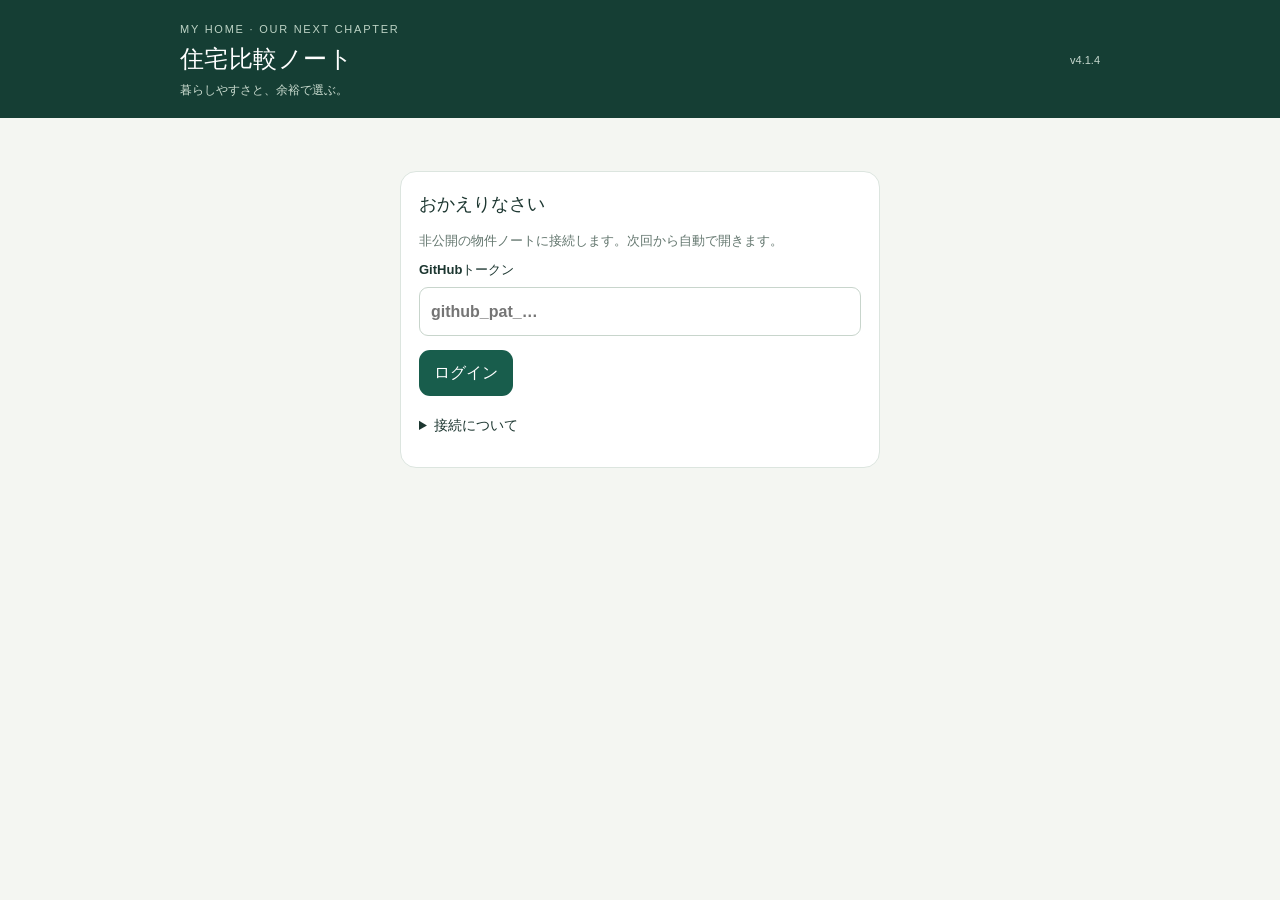
==== commit 4acd6d08: "Rebuild application shell from current v4.1.4 sources" ====
--- a/index.html
+++ b/index.html
@@ -1,11 +1,11 @@
 <!doctype html>
 <html lang="ja"><head><meta charset="utf-8"><meta name="viewport" content="width=device-width,initial-scale=1,viewport-fit=cover"><meta name="theme-color" content="#153e34"><meta name="description" content="価格・立地・暮らしやすさを比較する、あなたの住宅検討ノート。"><link rel="manifest" href="manifest.webmanifest"><link rel="icon" href="icon.svg" type="image/svg+xml"><title>My Home | 住宅比較ノート</title>
-<meta http-equiv="Content-Security-Policy" content="default-src 'self'; script-src 'self' 'sha256-Wy00gZxnJrP1kgSZJ3dNQXg1F9Hjgcw9JCD5BPG/uDo='; style-src 'self' 'unsafe-inline'; img-src 'self' data:; connect-src 'self' https://api.github.com; object-src 'none'; base-uri 'self'; form-action 'self'">
+<meta http-equiv="Content-Security-Policy" content="default-src 'self'; script-src 'self' 'sha256-20HqGXJvkRVTpGggihbPjA0EpeiDrcrz6G9dLPQbPzU='; style-src 'self' 'unsafe-inline'; img-src 'self' data:; connect-src 'self' https://api.github.com; object-src 'none'; base-uri 'self'; form-action 'self'">
 <style>:root{font-family:-apple-system,BlinkMacSystemFont,'Noto Sans JP','Segoe UI',sans-serif;color:#1c3630;background:#f4f6f2;font-synthesis:none;--green:#185d4c;--muted:#63766e;--line:#dce5df}*{box-sizing:border-box}body{margin:0;line-height:1.6}button,input,select,textarea{font:inherit}button,a,input,select,textarea{-webkit-tap-highlight-color:transparent}button,.button{min-height:44px;border:1px solid transparent;border-radius:11px;padding:9px 14px;background:var(--green);color:white;cursor:pointer;font-weight:650;text-decoration:none;display:inline-flex;align-items:center;justify-content:center;gap:5px}button:hover,.button:hover{filter:brightness(.94)}button:disabled{opacity:.55;cursor:wait}.secondary{background:#edf3ef;color:#285747;border-color:#dbe7df}.plain{background:transparent;color:var(--green);border-color:var(--line)}.danger{background:#fff0ed;color:#a23d26;border-color:#f0d3cc}a{color:var(--green);overflow-wrap:anywhere}:focus-visible{outline:3px solid #d0a950;outline-offset:3px}header{background:#153e34;color:#fff;padding:21px 20px 18px}header .inner{max-width:920px;margin:auto;display:flex;justify-content:space-between;align-items:center;gap:12px}.eyebrow{font-size:11px;letter-spacing:.16em;color:#bdd3c5}header h1{font-size:24px;margin:1px 0 0;letter-spacing:.02em}header p{font-size:12px;color:#cadbcf;margin:3px 0 0}.version{font-size:11px;color:#c6d8ce}main{max-width:960px;padding:18px 20px 100px;margin:auto}h2{font-size:21px;margin:0 0 12px}h3{font-size:17px;margin:0 0 10px}p{margin:8px 0}.muted{color:var(--muted);font-size:13px}.tiny{font-size:11px;color:var(--muted)}.pre{white-space:pre-wrap;overflow-wrap:anywhere}.panel,.card{background:#fff;border:1px solid var(--line);border-radius:16px;padding:18px;margin-bottom:14px}.panel h2{font-size:18px}.row{display:flex;align-items:center;justify-content:space-between;gap:10px;flex-wrap:wrap}.actions{display:flex;gap:8px;flex-wrap:wrap}.stack{display:grid;gap:10px}.stats{display:grid;grid-template-columns:repeat(3,1fr);gap:10px;margin:14px 0}.stat{background:white;border:1px solid var(--line);border-radius:13px;padding:11px 14px}.stat b{display:block;font-size:24px;line-height:1.25}.stat span{font-size:11px;color:var(--muted)}.statusbar{border:1px solid #d9e4dc;background:#edf3ed;padding:12px 14px;border-radius:12px;margin-bottom:14px;font-size:13px}.statusbar.error{background:#fff1e4;border-color:#efceb3}.statusbar button{font-size:12px;min-height:36px;padding:5px 10px}.nav{position:sticky;top:0;z-index:5;background:#f4f6f2ed;backdrop-filter:blur(12px);display:flex;gap:5px;padding:10px 0 14px;overflow-x:auto}.nav button{white-space:nowrap;flex:1;font-size:13px;background:transparent;color:#597367;border-color:transparent;padding:9px 10px}.nav button[aria-current=page]{background:#1c5a49;color:white}.viewtitle{margin:15px 0 12px}.grid{display:grid;grid-template-columns:repeat(2,minmax(0,1fr));gap:14px}.cards{display:grid;grid-template-columns:repeat(2,minmax(0,1fr));gap:14px}.card{margin:0;display:flex;flex-direction:column;gap:9px;min-width:0}.card h3{margin:0}.card .actions{margin-top:auto}.card .actions .details-button{flex:1}.price{font-size:24px;letter-spacing:-.04em;line-height:1.3}.price small{font-size:13px;margin-left:4px;letter-spacing:0}.badges{display:flex;gap:5px;flex-wrap:wrap}.badge{font-size:11px;padding:3px 7px;border-radius:6px;background:#eaf3ed;color:#24624d}.badge.warn{background:#fff1db;color:#805416}.badge.gray{background:#f0f2f0;color:#657369}.score{font-size:21px;font-weight:750;color:#1b6752;white-space:nowrap}.score small{font-size:10px;display:block;font-weight:500;color:var(--muted)}.cardmeta{font-size:13px;display:flex;flex-wrap:wrap;gap:6px 12px}.facts{display:grid;grid-template-columns:repeat(2,minmax(0,1fr));gap:0 16px;margin:0}.facts>div{padding:11px 0;border-bottom:1px solid #edf0ec;min-width:0}.facts dt{font-size:11px;color:var(--muted)}.facts dd{margin:1px 0 0;overflow-wrap:anywhere;font-size:14px}.notes{background:#f7f8f5;border-radius:9px;padding:12px}.back{margin-bottom:14px}.field{display:block;font-size:13px;font-weight:650;margin:0 0 14px}.field input,.field select,.field textarea{margin-top:6px}.field.wide{grid-column:1/-1}input,select,textarea{width:100%;min-width:0;background:#fff;color:#243d33;border:1px solid #c8d5cc;border-radius:9px;padding:11px;font-size:16px}textarea{resize:vertical;line-height:1.6}input[type=checkbox]{width:20px;height:20px;min-width:20px;accent-color:var(--green)}.check{display:flex;align-items:center;gap:9px;font-size:14px;margin:12px 0}.filter-grid{display:grid;grid-template-columns:repeat(3,minmax(0,1fr));gap:10px}details summary{cursor:pointer;min-height:35px;font-size:14px;font-weight:650}.filter-grid label{font-size:12px;margin:0}.filter-grid select{font-size:14px}.search{margin:12px 0}.pagination{justify-content:center;margin:22px 0}.empty{text-align:center;padding:35px 15px;border:1px dashed #bfcfc3;border-radius:14px;color:#60776a;background:white}.scrolltable{overflow:auto;border:1px solid var(--line);border-radius:12px;background:white}.scrolltable table{border-collapse:collapse;width:100%;min-width:550px}.scrolltable th,.scrolltable td{padding:12px;border-bottom:1px solid #e4ebe5;text-align:left;vertical-align:top;font-size:13px;min-width:130px;max-width:280px;overflow-wrap:anywhere}.scrolltable th{background:#f0f5f0;position:sticky;left:0;min-width:90px;max-width:110px}.toast{position:fixed;bottom:22px;left:50%;transform:translateX(-50%);background:#1c3d32;color:white;border-radius:12px;padding:12px 18px;z-index:20;width:max-content;max-width:90vw;box-shadow:0 3px 20px #0002}.sticky-actions{position:sticky;bottom:10px;background:#fffdf9f5;border:1px solid var(--line);border-radius:12px;padding:10px;display:flex;gap:10px;z-index:4}.sticky-actions button:first-child{flex:1}.hidden{display:none!important}#loginGate{max-width:480px;margin:35px auto}.source-list{padding-left:20px;font-size:13px}.footer{font-size:11px;text-align:center;color:#789082;padding:22px}progress{width:100%;height:7px;accent-color:var(--green)}.form-section{margin:22px 0 12px;border-top:1px solid var(--line);padding-top:20px}.bar-track{height:6px;background:#e5ece5;border-radius:5px;overflow:hidden}.bar-fill{height:100%;background:#398363}.score-row{display:grid;grid-template-columns:90px 1fr 65px;gap:8px;align-items:center;margin:9px 0;font-size:12px}.score-row span:last-child{text-align:right}.conflict{padding:14px;border:1px solid #e7b98f;border-radius:10px;margin:10px 0}.conflict .pre{font-size:12px}.login-help{margin-top:18px}.notice{border-left:3px solid #c99d55;padding:4px 0 4px 12px;font-size:13px}.install{margin-top:8px}@media(max-width:660px){main{padding:12px 12px 90px}.cards{grid-template-columns:1fr}.panel,.card{padding:15px;border-radius:14px}.nav{margin:0 -4px}.nav button{font-size:12px;padding:9px 5px}.grid{gap:12px}.price{font-size:24px}.filter-grid{gap:7px}.filter-grid select{padding:9px 5px;font-size:13px}.stat{padding:10px}.stat b{font-size:22px}.facts{gap:0 12px}}@media(max-width:360px){.grid{grid-template-columns:1fr}.facts{grid-template-columns:1fr}.nav button{font-size:11px}}@media(prefers-reduced-motion:no-preference){button{transition:background .15s,filter .15s}}
 
 </style></head><body><header><div class="inner"><div><div class="eyebrow">MY HOME · OUR NEXT CHAPTER</div><h1>住宅比較ノート</h1><p>暮らしやすさと、余裕で選ぶ。</p></div><span class="version" id="version"></span></div></header><main>
 <section id="loginGate" class="panel"><h2>おかえりなさい</h2><p class="muted">非公開の物件ノートに接続します。次回から自動で開きます。</p><form id="loginForm"><label class="field">GitHubトークン<input id="loginToken" type="password" autocomplete="off" required placeholder="github_pat_…"></label><button type="submit">ログイン</button><p id="loginError" role="alert" class="muted"></p></form><details class="login-help"><summary>接続について</summary><p class="tiny">my-home-rankingへの読み取り権限が必要です。アプリから編集を保存する場合はContentsをRead and writeにしてください。認証情報はこの端末に保存します。</p></details></section>
-<div id="privateApp" class="hidden"><div id="syncBar" class="statusbar"><div class="row"><span id="syncText" aria-live="polite"></span><button id="syncButton" class="plain" data-action="sync">今すぐ更新</button></div><div id="pendingText" class="tiny"></div></div><nav class="nav" aria-label="メインメニュー"><button data-nav="rank">一覧</button><button data-nav="new">新着</button><button data-nav="favorites">お気に入り</button><button data-nav="compare">比較</button><button data-nav="settings">設定</button></nav><div id="content"></div></div><input id="importFile" type="file" accept=".json,application/json" class="hidden"><div id="toast" class="toast hidden" role="status" aria-live="polite"></div></main><script>const VERSION = '4.1.1';
+<div id="privateApp" class="hidden"><div id="syncBar" class="statusbar"><div class="row"><span id="syncText" aria-live="polite"></span><button id="syncButton" class="plain" data-action="sync">今すぐ更新</button></div><div id="pendingText" class="tiny"></div></div><nav class="nav" aria-label="メインメニュー"><button data-nav="rank">一覧</button><button data-nav="new">新着</button><button data-nav="favorites">お気に入り</button><button data-nav="compare">比較</button><button data-nav="settings">設定</button></nav><div id="content"></div></div><input id="importFile" type="file" accept=".json,application/json" class="hidden"><div id="toast" class="toast hidden" role="status" aria-live="polite"></div></main><script>const VERSION = '4.1.4';
 const CACHE_KEY = 'my-home-state-v4';
 const TOKEN_KEY = 'home-read-token';
 const API = 'https://api.github.com/repos/kodama-clark/my-home-ranking/contents/data/listings.json';
@@ -30,8 +30,8 @@
 }
 function emptyState(){return {schema:4,homes:[],pending:{},meta:{},lastSync:'',migrationComplete:false};}
 function points(h){
- const p=number(h.price),w=number(h.walk),r=parseInt(h.rooms,10);
- const detail=[['価格',20,p==null?null:p<=3500?20:p<=3800?18:p<=4000?15:p<=4200?11:p<=4500?6:p<=5000?2:0],['交通',15,w==null?null:w<=7?15:w<=10?13:w<=15?10:w<=20?4:0],['ハザード',20,({safe:20,minor:12,medium:4,high:0})[h.hazard]??null],['坂道',10,({flat:10,gentle:7,steep:2,stairs:0})[h.slope]??null],['子育て',15,({good:15,ok:9,bad:2})[h.child]??null],['買い物',10,({good:10,ok:6,bad:1})[h.shops]??null],['建物',5,!Number.isFinite(r)||!h.building?null:(r>=4?3:r>=3?2:0)+(h.building==='新築2階建て'?2:h.building==='新築3階建て'?1:0)],['資産価値',5,({good:5,ok:3,bad:0})[h.asset]??null]];
+ const price=number(h.price),fees=number(h.fees),p=price==null?null:price+(fees??0),w=number(h.walk),r=parseInt(h.rooms,10);
+ const detail=[['価格',20,p==null?null:p<=3500?20:p<=3800?18:p<=4000?15:p<=4200?11:p<=4500?6:0],['交通',15,w==null?null:w<=7?15:w<=10?13:w<=15?10:w<=20?4:0],['ハザード',20,({safe:20,minor:12,medium:4,high:0})[h.hazard]??null],['坂道',10,({flat:10,gentle:7,steep:2,stairs:0})[h.slope]??null],['子育て',15,({good:15,ok:9,bad:2})[h.child]??null],['買い物',10,({good:10,ok:6,bad:1})[h.shops]??null],['建物',5,!Number.isFinite(r)||!h.building?null:(r>=4?3:r>=3?2:0)+(h.building==='新築2階建て'?2:h.building==='新築3階建て'?1:0)],['資産価値',5,({good:5,ok:3,bad:0})[h.asset]??null]];
  const max=detail.reduce((s,x)=>s+(x[2]===null?0:x[1]),0),earned=detail.reduce((s,x)=>s+(x[2]??0),0);
  return {total:max?Math.round(earned/max*100):null,max,earned,detail};
 }
@@ -39,13 +39,17 @@
 function inHistory(h){return h.archived===true||['sold','withdrawn','group'].includes(h.listingStatus)||isLeasehold(h);}
 function tenure(h){return ({ownership:'所有権',leasehold:'借地権',fixed_term_leasehold:'定期借地権'})[h.landTenure]||'権利未確認';}
 function statusLabel(h){return h.archived?'見送り':({sold:'成約済み',withdrawn:'掲載終了',group:'分譲地の元資料',listed:'掲載確認済み',unverified:'販売状況未確認'})[h.listingStatus]||'販売状況未確認';}
-function requirementNotes(h){const out=[];if(number(h.price)>5000)out.push('物件価格が予算上限を超過');else if(number(h.price)!=null&&number(h.fees)!=null&&Number(h.price)+Number(h.fees)>5000)out.push('諸費用込みで予算上限を超過');if(number(h.walk)>15)out.push('駅徒歩15分を超過');if(h.rooms&&parseInt(h.rooms,10)<3)out.push('居室3室未満（納戸は別）');if(h.building==='新築3階建て')out.push('3階建て');if(h.landTenure!=='ownership')out.push(tenure(h));if(number(h.price)!=null&&number(h.fees)==null)out.push('諸費用未確認');return out;}
+function livingFloorLabel(h){return ({'1':'1階LDK','2':'2階LDK','3':'3階以上LDK'})[String(h.livingFloor??'')]||'LDK階未確認';}
+function requirementNotes(h){const out=[],p=number(h.price),fees=number(h.fees),walk=number(h.walk);if(p==null)out.push('物件価格未確認');else if(p>4500)out.push('物件価格が総予算4,500万円を超過');else if(fees!=null&&p+fees>4500)out.push('諸費用込みで総予算4,500万円を超過');else if(fees==null)out.push('諸費用未確認（総予算内か未判定）');if(walk>20)out.push('駅徒歩20分を超過');if(h.rooms&&parseInt(h.rooms,10)<3)out.push('居室3室未満（納戸は別）');if(h.landTenure!=='ownership')out.push(tenure(h));if(!h.livingFloor)out.push('1階LDK未確認（間取り図の確認が必要）');else if(String(h.livingFloor)!=='1')out.push('LDKが2階以上（希望条件外）');return out;}
 function canonicalUrl(s){const v=validUrl(s);if(!v)return '';const u=new URL(v);u.hash='';for(const k of [...u.searchParams.keys()])if(/^(utm_|fbclid|gclid)/.test(k))u.searchParams.delete(k);return u.href.replace(/\/$/,'');}
 function filterHomes(homes,f={}){
  return homes.filter(h=>f.view==='history'?inHistory(h):!inHistory(h)).filter(h=>f.view!=='favorites'||h.favorite).filter(h=>!f.q||[h.name,h.address,h.station,h.memo,h.userMemo].some(v=>String(v||'').toLowerCase().includes(f.q.toLowerCase()))).filter(h=>{
-  for(const [key,limit]of [['price',f.budget],['walk',f.walk]])if(limit){const n=number(h[key]);if(n==null?!f.unknown:n>Number(limit))return false;}
-  if(f.rooms){const n=parseInt(h.rooms,10);if(!n?!f.unknown:n<Number(f.rooms))return false;}return true;
- }).sort((a,b)=>f.sort==='new'?String(b.created||'').localeCompare(String(a.created||'')):f.sort==='price'?(number(a.price)??Infinity)-(number(b.price)??Infinity):f.sort==='coverage'?points(b).max-points(a).max:(points(b).total??-1)-(points(a).total??-1)||points(b).max-points(a).max);
+  if(f.budget){const p=number(h.price),fees=number(h.fees),limit=Number(f.budget);if(p==null){if(!f.unknown)return false;}else if(p>limit||(fees!=null&&p+fees>limit)||fees==null&&!f.unknown)return false;}
+  if(f.walk){const walk=number(h.walk);if(walk==null?!f.unknown:walk>Number(f.walk))return false;}
+  if(f.rooms){const n=parseInt(h.rooms,10);if(!n?!f.unknown:n<Number(f.rooms))return false;}
+  if(f.livingFloor){const floor=String(h.livingFloor??'');if(floor!==String(f.livingFloor)&&(floor!==''||!f.unknown))return false;}
+  return true;
+ }).sort((a,b)=>f.sort==='new'?String(b.created||'').localeCompare(String(a.created||'')):f.sort==='price'?(number(a.price)??Infinity)-(number(b.price)??Infinity):f.sort==='coverage'?points(b).max-points(a).max:(f.livingFloor?Number(b.livingFloor===f.livingFloor)-Number(a.livingFloor===f.livingFloor):0)||(points(b).total??-1)-(points(a).total??-1)||points(b).max-points(a).max);
 }
 function enqueue(state,id,changes){
  const old=state.homes.find(h=>h.id===id);const patch={};
@@ -119,17 +123,18 @@
 }
 
 
+
 const $=id=>document.getElementById(id);
 const esc=v=>String(v??'').replace(/[&<>"']/g,c=>({'&':'&amp;','<':'&lt;','>':'&gt;','"':'&quot;',"'":'&#39;'}[c]));
 const readJSON=(storage,k,fallback)=>{try{return JSON.parse(storage.getItem(k))??fallback;}catch{return fallback;}};
 let state=readJSON(localStorage,CACHE_KEY,emptyState());
 if(!state||!Array.isArray(state.homes)||!state.pending)state=emptyState();
 let page='rank',listMode='rank',selected='',pageNumber=1,comparison=new Set(),busy=false,syncRequested=false,conflicts=[],syncMessage='まだ同期していません',syncError=false,editBase=null,installPrompt=null;
-const filters={q:'',budget:'',walk:'',rooms:'',unknown:true,sort:'score'};
+const filters={q:'',budget:'4500',walk:'20',rooms:'',livingFloor:'1',unknown:true,sort:'score'};
 const PAGE_SIZE=10;
-const labels={name:'物件名',address:'所在地',station:'最寄駅',price:'物件価格',walk:'駅徒歩',rooms:'間取り',building:'建物',landArea:'土地面積',buildingArea:'建物面積',fees:'諸費用',landTenure:'土地の権利',listingStatus:'販売状況',memo:'調査・評価メモ',userMemo:'自分のメモ',url:'物件URL',hazard:'ハザード',hazardNote:'ハザード調査の詳細',hazardUrl:'ハザード資料URL',hazardCheckedAt:'ハザード確認日',slope:'坂道',slopeNote:'駅からのルート・坂道',child:'子育て',childNote:'学校・保育園',shops:'買い物',shopsNote:'買い物・医療',asset:'資産価値',assetNote:'資産価値の根拠',researchUrl:'生活環境の資料URL',researchCheckedAt:'生活環境の確認日'};
+const labels={name:'物件名',address:'所在地',station:'最寄駅',price:'物件価格',walk:'駅徒歩',rooms:'間取り',livingFloor:'LDKの階',livingFloorNote:'LDK階の根拠・間取り図メモ',building:'建物',landArea:'土地面積',buildingArea:'建物面積',fees:'諸費用',landTenure:'土地の権利',listingStatus:'販売状況',memo:'調査・評価メモ',userMemo:'自分のメモ',url:'物件URL',hazard:'ハザード',hazardNote:'ハザード調査の詳細',hazardUrl:'ハザード資料URL',hazardCheckedAt:'ハザード確認日',slope:'坂道',slopeNote:'駅からのルート・坂道',child:'子育て',childNote:'学校・保育園',shops:'買い物',shopsNote:'買い物・医療',asset:'資産価値',assetNote:'資産価値の根拠',researchUrl:'生活環境の資料URL',researchCheckedAt:'生活環境の確認日'};
 const ratings={safe:'確認範囲で指定・想定なし',minor:'低い浸水想定等の懸念',medium:'明確な懸念あり',high:'重大な懸念あり',flat:'ほぼ平坦',gentle:'緩やかな坂',steep:'急坂・長い坂',stairs:'階段・非常に急な坂',good:'良い',ok:'普通',bad:'懸念あり'};
-const visitTasks=['敷地・号棟と販売図面を照合','洪水・内水の想定を確認','土砂災害の区域を確認','駅から歩き、坂道・夜道を確認','小学校・保育園・通学路を確認','スーパー・病院を確認','騒音・日当たり・道路を確認','所有権・販売状況・諸費用を確認'];
+const visitTasks=['敷地・号棟と販売図面を照合','洪水・内水の想定を確認','土砂災害の区域を確認','駅から歩き、坂道・夜道を確認','小学校・保育園・通学路を確認','スーパー・病院を確認','騒音・日当たり・道路を確認','所有権・販売状況・諸費用を確認','1階LDKか間取り図で確認'];
 function persist(next){try{localStorage.setItem(CACHE_KEY,JSON.stringify(next));state=next;}catch{throw Error('端末への保存に失敗しました。空き容量・ブラウザの保存設定を確認し、保存をやり直してください。');}}
 function notify(msg){$('toast').textContent=msg;$('toast').classList.remove('hidden');clearTimeout(notify.timer);notify.timer=setTimeout(()=>$('toast').classList.add('hidden'),5000);}
 function setStatus(msg,error=false){syncMessage=msg;syncError=error;renderStatus();}
@@ -185,24 +190,36 @@
 function logout(){localStorage.removeItem(TOKEN_KEY);$('privateApp').classList.add('hidden');$('loginGate').classList.remove('hidden');$('loginError').textContent='ログアウトしました。未送信の編集はこの端末に残っています。';}
 function render(){
  renderStatus();document.querySelectorAll('[data-nav]').forEach(b=>b.setAttribute('aria-current',b.dataset.nav===(page==='detail'||page==='edit'?listMode:page)?'page':'false'));
- const el=$('content');if(page==='detail')el.innerHTML=renderDetail(findHome(selected));else if(page==='edit')el.innerHTML=renderForm(findHome(selected));else if(page==='compare')el.innerHTML=renderCompare();else if(page==='settings')el.innerHTML=renderSettings();else el.innerHTML=renderList();
+ const el=$('content');if(['rank','new','favorites','history'].includes(page)&&$('listResults')&&document.activeElement===$('search')){refreshListResults();return;}if(page==='detail')el.innerHTML=renderDetail(findHome(selected));else if(page==='edit')el.innerHTML=renderForm(findHome(selected));else if(page==='compare')el.innerHTML=renderCompare();else if(page==='settings')el.innerHTML=renderSettings();else el.innerHTML=renderList();
  if(page==='edit')bindForm();
 }
-function renderList(){
+function listMatches(){
  const view=listMode==='new'?'rank':listMode,sort=listMode==='new'?'new':filters.sort;
  const arr=filterHomes(state.homes,{...filters,view,sort});const pages=Math.max(1,Math.ceil(arr.length/PAGE_SIZE));pageNumber=Math.min(pageNumber,pages);
+ return {arr,pages};
+}
+function renderListResults(arr,pages){
+ return `<div class="cards">${arr.slice((pageNumber-1)*PAGE_SIZE,pageNumber*PAGE_SIZE).map(h=>card(h)).join('')}</div>${!arr.length?'<div class="empty">該当する物件はありません。<br>絞り込みを解除するか、物件を登録してください。</div>':''}
+ <div class="actions pagination">${pageNumber>1?button('prev','前へ'):''}<span class="muted">${pageNumber} / ${pages}ページ</span>${pageNumber<pages?button('next','次へ'):''}</div>`;
+}
+function refreshListResults(){
+ const results=$('listResults');if(!results)return;
+ const {arr,pages}=listMatches();results.innerHTML=renderListResults(arr,pages);
+ const count=$('resultCount');if(count)count.textContent=`表示 ${arr.length}件 / 全登録 ${state.homes.length}件。借地権・成約済みは候補から除外し、履歴に保存。`;
+}
+function renderList(){
+ const {arr,pages}=listMatches(),sort=listMode==='new'?'new':filters.sort;
  const candidates=state.homes.filter(h=>!inHistory(h)).length;
  const title={rank:'物件ランキング',new:'新しく登録した物件',favorites:'お気に入り',history:'成約・見送り・元資料'}[listMode]||'物件一覧';
  return `<div class="stats"><div class="stat"><b>${state.homes.length}</b><span>全登録物件</span></div><div class="stat"><b>${candidates}</b><span>検討候補</span></div><div class="stat"><b>${state.homes.filter(h=>h.favorite&&!inHistory(h)).length}</b><span>お気に入り</span></div></div>
  <div class="row viewtitle"><h2>${title}</h2>${button('add','＋ 物件登録','','')}</div>
- <div class="panel"><label class="tiny" for="search">駅・住所・物件名で探す</label><input id="search" class="search" type="search" placeholder="例：柿生・町田・高根" value="${esc(filters.q)}"><details id="filterDetails"><summary>絞り込み・並び順 ${filters.budget||filters.walk||filters.rooms?'（指定あり）':''}</summary><div class="filter-grid">${filterSelect('budget','価格上限',[['','指定なし'],['4000','4,000万円'],['4500','4,500万円'],['5000','5,000万円']])}${filterSelect('walk','駅徒歩',[['','指定なし'],['10','10分以内'],['15','15分以内']])}${filterSelect('rooms','間取り',[['','指定なし'],['3','3LDK以上'],['4','4LDK以上']])}</div><label class="check"><input type="checkbox" id="includeUnknown" ${filters.unknown?'checked':''}>未確認項目がある物件も表示</label><label class="field">並び順<select id="sortSelect">${options([['score','暫定点順'],['new','新着順'],['price','価格が安い順'],['coverage','調査が進んだ順']],sort)}</select></label><div class="actions">${button('clear-filter','絞り込み解除')}${button('history','成約・見送り・元資料を表示')}</div></details><p class="tiny">表示 ${arr.length}件 / 全登録 ${state.homes.length}件。借地権・成約済みは候補から除外し、履歴に保存。</p></div>
- <div class="cards">${arr.slice((pageNumber-1)*PAGE_SIZE,pageNumber*PAGE_SIZE).map(h=>card(h)).join('')}</div>${!arr.length?'<div class="empty">該当する物件はありません。<br>絞り込みを解除するか、物件を登録してください。</div>':''}
- <div class="actions pagination">${pageNumber>1?button('prev','前へ'):''}<span class="muted">${pageNumber} / ${pages}ページ</span>${pageNumber<pages?button('next','次へ'):''}</div>
- <p class="tiny">点数は従来の100点基準を継続。未確認項目は採点対象外です。総予算5,000万円には諸費用も含めて確認してください。</p>`;
+ <div class="panel"><label class="tiny" for="search">駅・住所・物件名で探す</label><input id="search" class="search" type="text" inputmode="text" autocomplete="off" placeholder="例：柿生・町田・高根" value="${esc(filters.q)}"><details id="filterDetails"><summary>絞り込み・並び順 ${filters.budget||filters.walk||filters.rooms||filters.livingFloor?'（指定あり）':''}</summary><div class="filter-grid">${filterSelect('budget','諸費用込み総額',[['','指定なし'],['4000','4,000万円'],['4500','4,500万円']])}${filterSelect('walk','駅徒歩',[['','指定なし'],['10','10分以内'],['15','15分以内'],['20','20分以内']])}${filterSelect('rooms','間取り',[['','指定なし'],['3','3LDK以上'],['4','4LDK以上']])}${filterSelect('livingFloor','LDKの階',[['','指定なし'],['1','1階LDK'],['2','2階LDK'],['3','3階以上LDK']])}</div><label class="check"><input type="checkbox" id="includeUnknown" ${filters.unknown?'checked':''}>未確認項目がある物件も表示（LDK階未確認は仮候補）</label><label class="field">並び順<select id="sortSelect">${options([['score','暫定点順'],['new','新着順'],['price','価格が安い順'],['coverage','調査が進んだ順']],sort)}</select></label><div class="actions">${button('clear-filter','絞り込み解除')}${button('history','成約・見送り・元資料を表示')}</div></details><p class="tiny" id="resultCount">表示 ${arr.length}件 / 全登録 ${state.homes.length}件。借地権・成約済みは候補から除外し、履歴に保存。</p></div>
+ <div id="listResults">${renderListResults(arr,pages)}</div>
+ <p class="tiny">購入条件：諸費用込み4,500万円以下・徒歩20分以内・1階LDK。LDK階未確認の物件は条件適合が未判定の仮候補です。間取り図などの根拠で1階と確認してください。諸費用不明も仮候補です。点数は暫定評価です。</p>`;
 }
 function options(items,current){return items.map(([v,t])=>`<option value="${esc(v)}" ${String(v)===String(current)?'selected':''}>${esc(t)}</option>`).join('');}
 function filterSelect(id,title,items){return `<label>${title}<select data-filter="${id}">${options(items,filters[id])}</select></label>`;}
-function card(h){const p=points(h);return `<article class="card" data-home="${esc(h.id)}"><div class="row"><div class="badges">${badge(statusLabel(h),'gray')}${state.pending[h.id]?badge('未送信','warn'):''}${h.favorite?badge('★ お気に入り'):''}</div><div class="score">${p.total??'—'}<small>適合度 / 情報充足${p.max}%</small></div></div><h3>${esc(h.name)}</h3><div class="price">${number(h.price)==null?'価格未確認':Number(h.price).toLocaleString()}${number(h.price)==null?'':'<small>万円</small>'}</div><div class="cardmeta"><span>${esc(h.station||'駅未確認')} ${h.walk!==''&&h.walk!=null?'徒歩'+esc(h.walk)+'分':''}</span><span>${esc(h.rooms||'間取り未確認')}</span><span>${esc(h.building||'階数未確認')}</span></div><div class="tiny">${esc(h.address||'所在地未確認')}</div><div class="badges">${requirementNotes(h).slice(0,3).map(t=>badge(t,'warn')).join('')}${h.possibleDuplicateWith?.length?badge('重複の疑い','warn'):''}${!h.hazard?badge('ハザード未確認','gray'):h.hazard==='high'||h.hazard==='medium'?badge('災害リスク要確認','warn'):''}</div><div class="actions">${button('detail','詳細を見る',h.id,'details-button')}${button('favorite',h.favorite?'★':'☆',h.id)}${button('compare-toggle',comparison.has(h.id)?'✓ 比較':'＋ 比較',h.id)}</div></article>`;}
+function card(h){const p=points(h);return `<article class="card" data-home="${esc(h.id)}"><div class="row"><div class="badges">${badge(statusLabel(h),'gray')}${state.pending[h.id]?badge('未送信','warn'):''}${h.favorite?badge('★ お気に入り'):''}</div><div class="score">${p.total??'—'}<small>適合度 / 情報充足${p.max}%</small></div></div><h3>${esc(h.name)}</h3><div class="price">${number(h.price)==null?'価格未確認':Number(h.price).toLocaleString()}${number(h.price)==null?'':'<small>万円</small>'}</div><div class="cardmeta"><span>${esc(h.station||'駅未確認')} ${h.walk!==''&&h.walk!=null?'徒歩'+esc(h.walk)+'分':''}</span><span>${esc(h.rooms||'間取り未確認')}</span><span>${esc(h.building||'階数未確認')}</span><span>${esc(livingFloorLabel(h))}</span></div><div class="tiny">${esc(h.address||'所在地未確認')}</div><div class="badges">${requirementNotes(h).slice(0,3).map(t=>badge(t,'warn')).join('')}${h.possibleDuplicateWith?.length?badge('重複の疑い','warn'):''}${!h.hazard?badge('ハザード未確認','gray'):h.hazard==='high'||h.hazard==='medium'?badge('災害リスク要確認','warn'):''}</div><div class="actions">${button('detail','詳細を見る',h.id,'details-button')}${button('favorite',h.favorite?'★':'☆',h.id)}${button('compare-toggle',comparison.has(h.id)?'✓ 比較':'＋ 比較',h.id)}</div></article>`;}
 function fact(label,v){return `<div><dt>${esc(label)}</dt><dd>${esc(v)}</dd></div>`;}
 
 function renderReview(h){
@@ -213,7 +230,7 @@
 function renderDetail(h){if(!h)return '<div class="empty">物件が見つかりません。</div>';
  const p=points(h),hazardUrl=h.hazardUrl||h.hazardResearch?.officialUrl||'https://disaportal.gsi.go.jp/';
  const total=number(h.price)!=null&&number(h.fees)!=null?money(Number(h.price)+Number(h.fees)):'諸費用未確認';
- return `${button('back','← 一覧に戻る','','plain back')}<div class="panel"><div class="row"><div class="badges">${badge(statusLabel(h),'gray')}${badge(tenure(h),h.landTenure==='ownership'?'':'warn')}</div>${button('favorite',h.favorite?'★ お気に入り':'☆ お気に入り',h.id)}</div><h2 style="margin-top:14px">${esc(h.name)}</h2><p class="price">${esc(money(h.price))}</p><dl class="facts">${fact('所在地',value(h.address))}${fact('交通',value(h.station)+(h.walk!==''&&h.walk!=null?' 徒歩'+h.walk+'分':''))}${fact('間取り',value(h.rooms))}${fact('建物',value(h.building))}${fact('土地面積',value(h.landArea,'㎡'))}${fact('建物面積',value(h.buildingArea,'㎡'))}${fact('諸費用',money(h.fees))}${fact('価格＋諸費用',total)}${fact('掲載・販売状況',statusLabel(h))}${fact('登録 / 更新',dateText(h.created)+' / '+dateText(h.updated))}</dl><div class="badges" style="margin-top:14px">${requirementNotes(h).map(t=>badge(t,'warn')).join('')}</div><div class="actions" style="margin-top:16px">${button('edit','情報を編集する',h.id,'')}${button('compare-toggle',comparison.has(h.id)?'✓ 比較から外す':'＋ 比較に追加',h.id)}${link(h.url,'掲載ページ')}${link(mapLink(h,''),'地図')}</div>${h.listingNote?`<p class="notice">${esc(h.listingNote)}</p>`:''}</div>
+ return `${button('back','← 一覧に戻る','','plain back')}<div class="panel"><div class="row"><div class="badges">${badge(statusLabel(h),'gray')}${badge(tenure(h),h.landTenure==='ownership'?'':'warn')}</div>${button('favorite',h.favorite?'★ お気に入り':'☆ お気に入り',h.id)}</div><h2 style="margin-top:14px">${esc(h.name)}</h2><p class="price">${esc(money(h.price))}</p><dl class="facts">${fact('所在地',value(h.address))}${fact('交通',value(h.station)+(h.walk!==''&&h.walk!=null?' 徒歩'+h.walk+'分':''))}${fact('間取り',value(h.rooms))}${fact('LDKの階',livingFloorLabel(h))}${fact('LDK階の確認根拠',value(h.livingFloorNote))}${fact('建物',value(h.building))}${fact('土地面積',value(h.landArea,'㎡'))}${fact('建物面積',value(h.buildingArea,'㎡'))}${fact('諸費用',money(h.fees))}${fact('価格＋諸費用',total)}${fact('掲載・販売状況',statusLabel(h))}${fact('登録 / 更新',dateText(h.created)+' / '+dateText(h.updated))}</dl><div class="badges" style="margin-top:14px">${requirementNotes(h).map(t=>badge(t,'warn')).join('')}</div><div class="actions" style="margin-top:16px">${button('edit','情報を編集する',h.id,'')}${button('compare-toggle',comparison.has(h.id)?'✓ 比較から外す':'＋ 比較に追加',h.id)}${link(h.url,'掲載ページ')}${link(mapLink(h,''),'地図')}</div>${h.listingNote?`<p class="notice">${esc(h.listingNote)}</p>`:''}</div>
  <section class="panel"><h3>調査・評価メモ</h3><p class="pre">${esc(h.memo||'まだ調査メモがありません。')}</p>${h.documentScore!=null?`<p class="tiny">過去の資料評価：${esc(h.documentScore)}点（従来の評価履歴として保持）</p>`:''}</section>
  <section class="panel"><h3>自分のメモ</h3><p class="pre notes">${esc(h.userMemo||'内見の感想や確認したいことを残せます。')}</p>${button('edit','メモを書く',h.id)}</section>
  ${renderReview(h)}<section class="panel"><h3>ハザード・坂道</h3><p>${badge(ratings[h.hazard]||'ハザード未確認',!h.hazard||['high','medium'].includes(h.hazard)?'warn':'')}${badge(ratings[h.slope]||'坂道未確認','gray')}</p><p class="pre">${esc(h.hazardNote||h.hazardResearch?.siteAssessment||'敷地の浸水深・土砂災害区域は未確認です。')}</p>${Array.isArray(h.hazardReferences)?'<div class="actions">'+h.hazardReferences.map(r=>link(r.url,r.type+'の公式資料')).join('')+'</div>':''}${h.hazardResearch?.checkTypes?`<p class="tiny">確認対象：${esc(h.hazardResearch.checkTypes)}</p>`:''}<p class="tiny">敷地判定日：${esc(h.hazard?h.hazardCheckedAt||'未確認':'未確認')}${h.hazardResearch?.checkedAt?' / 参考資料の確認日：'+esc(h.hazardResearch.checkedAt):''}</p><p class="pre">${esc(h.slopeNote||'駅までの実際の歩行ルート・高低差は未確認です。')}</p><div class="actions">${link(hazardUrl,'公式ハザード資料')}${link('https://maps.gsi.go.jp/','地理院地図')}${link(mapLink(h,'駅'),'駅までの道')}</div><p class="tiny">未確認は減点・除外の理由にしません。「指定なし」は確認した範囲の結果です。</p></section>
@@ -224,8 +241,8 @@
  <div class="actions">${button('archive',h.archived?'検討候補に戻す':'見送りにする（履歴に保存）',h.id,h.archived?'secondary':'plain')}${button('back','一覧に戻る')}</div>`;
 }
 function formField(name,type='text',opts=null,wide=false){const h=editBase||{};const val=h[name]??'';let control;if(opts){const values=opts.map(x=>x[0]);const items=val&&!values.includes(val)?[...opts,[val,val]]:opts;control=`<select name="${name}">${options(items,val)}</select>`;}else if(type==='textarea')control=`<textarea name="${name}" rows="${name==='memo'?6:3}">${esc(val)}</textarea>`;else control=`<input name="${name}" type="${type}" value="${esc(val)}" ${name==='name'?'required maxlength="200"':''} ${type==='number'?'min="0" step="any"':''}>`;return `<label class="field ${wide?'wide':''}">${esc(labels[name]||name)}${name==='name'?' *':''}${control}</label>`;}
-function renderForm(h){editBase=h?clone(h):{};const r=[['','未確認'],['good','良い'],['ok','普通'],['bad','懸念あり']];return `${button('cancel-edit','← 戻る','','plain back')}<section class="panel"><h2>${h?'物件情報を編集':'物件を登録'}</h2><form id="homeForm"><div class="grid">${formField('name','text',null,true)}${formField('address','text',null,true)}${formField('station')}${formField('walk','number')}${formField('price','number')}${formField('fees','number')}${formField('rooms','text',null)}${formField('building','text',[['','未確認'],['新築2階建て','新築2階建て'],['新築3階建て','新築3階建て'],['中古・その他','中古・その他']])}${formField('landArea','number')}${formField('buildingArea','number')}${formField('landTenure','text',[['unverified','未確認'],['ownership','所有権'],['leasehold','借地権'],['fixed_term_leasehold','定期借地権']])}${formField('listingStatus','text',[['unverified','販売状況未確認'],['listed','掲載確認済み'],['sold','成約済み'],['withdrawn','掲載終了'],['group','元資料・分譲地まとめ']])}${formField('url','url',null,true)}</div>
- <h3 class="form-section">メモ</h3>${formField('userMemo','textarea')}${formField('memo','textarea')}
+function renderForm(h){editBase=h?clone(h):{};const r=[['','未確認'],['good','良い'],['ok','普通'],['bad','懸念あり']];return `${button('cancel-edit','← 戻る','','plain back')}<section class="panel"><h2>${h?'物件情報を編集':'物件を登録'}</h2><form id="homeForm"><div class="grid">${formField('name','text',null,true)}${formField('address','text',null,true)}${formField('station')}${formField('walk','number')}${formField('price','number')}${formField('fees','number')}${formField('rooms','text',null)}${formField('livingFloor','text',[['','未確認'],['1','1階LDK'],['2','2階LDK'],['3','3階以上LDK']])}${formField('building','text',[['','未確認'],['新築2階建て','新築2階建て'],['新築3階建て','新築3階建て'],['中古・その他','中古・その他']])}${formField('landArea','number')}${formField('buildingArea','number')}${formField('landTenure','text',[['unverified','未確認'],['ownership','所有権'],['leasehold','借地権'],['fixed_term_leasehold','定期借地権']])}${formField('listingStatus','text',[['unverified','販売状況未確認'],['listed','掲載確認済み'],['sold','成約済み'],['withdrawn','掲載終了'],['group','元資料・分譲地まとめ']])}${formField('url','url',null,true)}</div>
+ <h3 class="form-section">メモ</h3>${formField('livingFloorNote','textarea')}${formField('userMemo','textarea')}${formField('memo','textarea')}
  <h3 class="form-section">ハザード・坂道</h3><p class="tiny">敷地を特定して確認した結果を入力してください。未確認のまま保存できます。</p>${formField('hazard','text',[['','未確認'],['safe','確認範囲で指定・浸水想定なし'],['minor','低い浸水想定等の懸念'],['medium','明確な懸念あり'],['high','重大な懸念あり']])}${formField('hazardNote','textarea')}${formField('hazardUrl','url')}${formField('hazardCheckedAt','date')}${formField('slope','text',[['','未確認'],['flat','ほぼ平坦'],['gentle','緩やかな坂'],['steep','急坂・長い坂'],['stairs','階段・非常に急な坂']])}${formField('slopeNote','textarea')}
  <h3 class="form-section">生活環境・資産価値</h3>${formField('child','text',r)}${formField('childNote','textarea')}${formField('shops','text',r)}${formField('shopsNote','textarea')}${formField('asset','text',r)}${formField('assetNote','textarea')}${formField('researchUrl','url')}${formField('researchCheckedAt','date')}
  <p id="formError" role="alert" class="notice hidden"></p><div class="sticky-actions"><button type="submit">保存する</button>${button('cancel-edit','キャンセル')}</div><p class="tiny">まず端末に保存し、GitHubへ送信します。通信できないときは未送信として残します。</p></form></section>`;}
@@ -236,13 +253,13 @@
   if(!String(name||'').trim())throw Error('物件名を入力してください。');
   for(const k of ['price','walk','fees','landArea','buildingArea'])if(changes[k]!==undefined&&changes[k]!==''&&(number(changes[k])==null||Number(changes[k])<0))throw Error('価格・徒歩・面積は0以上の数字で入力してください。');
   for(const k of ['url','hazardUrl','researchUrl'])if(changes[k]&&!validUrl(changes[k]))throw Error('URLはhttpまたはhttpsから入力してください。');
-  const url=changes.url??editBase.url;if(url&&(!existing||!same(canonicalUrl(url),canonicalUrl(editBase.url)))&&state.homes.some(x=>x.id!==id&&canonicalUrl(x.url)===canonicalUrl(url)))throw Error('このURLは登録済みです。同じ分譲地の別号棟なら、URLを空欄にして物件名に号棟を入れて登録してください。');
+  const url=changes.url??editBase.url;if(url&&state.homes.some(x=>x.id!==id&&canonicalUrl(x.url)===canonicalUrl(url)))throw Error('このURLは登録済みです。同じ分譲地の別号棟なら、URLを空欄にして物件名に号棟を入れて登録してください。');
   // Compare against the form's opening state so background edits cannot silently win.
   if(existing)for(const k of Object.keys(changes))if(!same(existing[k]??'',editBase[k]??'')&&!same(existing[k],changes[k]))throw Error('編集中にデータが変わりました。一度戻って最新情報を確認してください。');
   if(!existing)Object.assign(changes,{created:now(),source:'manual',name});queuePatch(id,changes);go('detail',id);notify('端末に保存しました。GitHubへ同期します。');sync();
  }catch(e){error.textContent=e.message;error.classList.remove('hidden');}
  });}
-function renderCompare(){const hs=[...comparison].map(findHome).filter(Boolean);const rows=[['物件',h=>h.name],['価格',h=>money(h.price)],['諸費用込み',h=>number(h.price)!=null&&number(h.fees)!=null?money(Number(h.price)+Number(h.fees)):'未確認'],['最寄駅',h=>value(h.station)],['徒歩',h=>value(h.walk,'分')],['間取り',h=>value(h.rooms)],['建物',h=>value(h.building)],['土地 / 建物',h=>value(h.landArea,'㎡')+' / '+value(h.buildingArea,'㎡')],['権利',tenure],['状況',statusLabel],['ハザード',h=>ratings[h.hazard]||'未確認'],['坂道',h=>ratings[h.slope]||'未確認'],['学校・保育園',h=>h.childNote||'未確認'],['買い物',h=>h.shopsNote||'未確認'],['暫定点',h=>(points(h).total??'—')+' / 情報充足'+points(h).max+'%'],['自分のメモ',h=>h.userMemo||'未入力']];return `<div class="row viewtitle"><h2>物件を比較 (${hs.length}/3)</h2>${button('compare-clear','選択解除')}</div>${hs.length?'<div class="scrolltable"><table><tbody>'+rows.map(([l,fn])=>'<tr><th scope="row">'+esc(l)+'</th>'+hs.map(h=>'<td class="pre">'+esc(fn(h))+'</td>').join('')+'</tr>').join('')+'<tr><th>詳細</th>'+hs.map(h=>'<td>'+button('detail','詳細を見る',h.id)+button('compare-toggle','外す',h.id)+'</td>').join('')+'</tr></tbody></table></div>':'<div class="empty">一覧の「＋ 比較」で、最大3件を選んでください。</div>'}<p class="tiny">表は横にスクロールできます。未確認は安全・高評価を意味しません。</p>${button('back','一覧へ戻る')}`;}
+function renderCompare(){const hs=[...comparison].map(findHome).filter(Boolean);const rows=[['物件',h=>h.name],['価格',h=>money(h.price)],['諸費用込み',h=>number(h.price)!=null&&number(h.fees)!=null?money(Number(h.price)+Number(h.fees)):'未確認'],['最寄駅',h=>value(h.station)],['徒歩',h=>value(h.walk,'分')],['間取り',h=>value(h.rooms)],['LDKの階',livingFloorLabel],['LDK階の根拠',h=>h.livingFloorNote||'未確認'],['建物',h=>value(h.building)],['土地 / 建物',h=>value(h.landArea,'㎡')+' / '+value(h.buildingArea,'㎡')],['権利',tenure],['状況',statusLabel],['ハザード',h=>ratings[h.hazard]||'未確認'],['坂道',h=>ratings[h.slope]||'未確認'],['学校・保育園',h=>h.childNote||'未確認'],['買い物',h=>h.shopsNote||'未確認'],['暫定点',h=>(points(h).total??'—')+' / 情報充足'+points(h).max+'%'],['自分のメモ',h=>h.userMemo||'未入力']];return `<div class="row viewtitle"><h2>物件を比較 (${hs.length}/3)</h2>${button('compare-clear','選択解除')}</div>${hs.length?'<div class="scrolltable"><table><tbody>'+rows.map(([l,fn])=>'<tr><th scope="row">'+esc(l)+'</th>'+hs.map(h=>'<td class="pre">'+esc(fn(h))+'</td>').join('')+'</tr>').join('')+'<tr><th>詳細</th>'+hs.map(h=>'<td>'+button('detail','詳細を見る',h.id)+button('compare-toggle','外す',h.id)+'</td>').join('')+'</tr></tbody></table></div>':'<div class="empty">一覧の「＋ 比較」で、最大3件を選んでください。</div>'}<p class="tiny">表は横にスクロールできます。未確認は安全・高評価を意味しません。</p>${button('back','一覧へ戻る')}`;}
 function renderSettings(){const collection=state.meta.collection;return `<h2 class="viewtitle">設定・保存状況</h2><section class="panel"><h3>同期</h3><p class="tiny">この端末の書込・再読込：${state.connectionVerifiedVersion===VERSION?'確認済み '+esc(dateText(state.connectionVerifiedAt)):'未確認（同期時に自動検証）'}${state.connectionVerificationError?' / '+esc(state.connectionVerificationError):''}</p><p>${Object.keys(state.pending).length}件の未送信編集 / 登録${state.homes.length}件</p><p class="tiny">${esc(syncMessage)}</p><div class="actions">${button('sync','今すぐ同期','','')}${button('export','バックアップを保存')}${button('import','バックアップを読み込む')}</div><p class="tiny">読み込みは既存物件と統合します。元のデータを一括削除しません。</p></section>
  ${conflicts.length?'<section class="panel"><h3>競合した編集を確認</h3><p class="tiny">同じ項目が別の場所で更新されています。保存する内容を選んでください。</p>'+[...new Set(conflicts.map(c=>c.id))].map(id=>`<div class="conflict"><strong>${esc(findHome(id)?.name||id)}</strong>${conflicts.filter(c=>c.id===id).map(c=>`<p class="pre">${esc(labels[c.field]||c.field)}<br>GitHub：${esc(typeof c.remote==='object'?JSON.stringify(c.remote):c.remote)}<br>この端末：${esc(typeof c.local==='object'?JSON.stringify(c.local):c.local)}</p>`).join('')}<div class="actions">${button('resolve-local','この端末の編集を保存',id)}${button('resolve-remote','GitHubの内容を使う',id)}</div></div>`).join('')+'</section>':''}
  <section class="panel"><h3>物件情報の更新</h3><p>${esc(collection?.description||'物件の定期検索はまだ設定されていません。')}</p><p class="tiny">${collection?.lastRun?'最終調査 '+esc(dateText(collection.lastRun)):''}${collection?.lastResult?' / '+esc(collection.lastResult):''}</p><p class="tiny">「今すぐ更新」は登録済みデータの同期です。新着物件の調査とは別です。販売終了を確認できない物件は、推測で成約済みに変更しません。</p></section>
@@ -255,9 +272,12 @@
 function exportData(){const blob=new Blob([JSON.stringify({app:'my-home-ranking',version:4,...state.meta,homes:state.homes,pending:state.pending},null,2)],{type:'application/json'}),a=document.createElement('a');a.href=URL.createObjectURL(blob);a.download='my-home-backup-'+new Date().toISOString().slice(0,10)+'.json';a.click();setTimeout(()=>URL.revokeObjectURL(a.href),5000);}
 async function importData(file){if(!file)return;try{if(file.size>10000000)throw Error('10MB以下のJSONを選んでください。');const raw=JSON.parse(await file.text()),data=parseData(Array.isArray(raw)?{homes:raw}:raw);if(!confirm(`${data.homes.length}件を統合します。同じIDの項目は読み込む内容に更新し、他の物件は残します。`))return;let next=state;for(const h of data.homes)next=enqueue(next,h.id,h);persist(next);go('rank');notify('読み込みました。同期します。');sync();}catch(e){notify('読み込み失敗：'+e.message);}finally{$('importFile').value='';}}
 document.addEventListener('click',e=>{const nav=e.target.closest('[data-nav]');if(nav){if(page==='edit'&&!confirm('編集中の入力を閉じますか？'))return;go(nav.dataset.nav);return;}const b=e.target.closest('[data-action]');if(!b)return;const a=b.dataset.action,id=b.dataset.id,h=findHome(id);try{
- if(a==='detail')go('detail',id);else if(a==='edit')go('edit',id);else if(a==='add')go('edit');else if(a==='back')go(listMode);else if(a==='cancel-edit')go(selected?'detail':listMode,selected);else if(a==='history')go('history');else if(a==='favorite'&&h){queuePatch(id,{favorite:!h.favorite});render();sync();}else if(a==='compare-toggle'){if(comparison.has(id))comparison.delete(id);else if(comparison.size<3)comparison.add(id);else{notify('比較は3件までです。比較画面から物件を外してください。');return;}render();notify(`比較 ${comparison.size}/3件`);}else if(a==='compare-clear'){comparison.clear();render();}else if(a==='archive'&&h){queuePatch(id,{archived:!h.archived});go('detail',id);sync();}else if(a==='prev'||a==='next'){pageNumber+=a==='next'?1:-1;render();window.scrollTo(0,0);}else if(a==='clear-filter'){Object.assign(filters,{q:'',budget:'',walk:'',rooms:'',unknown:true,sort:'score'});pageNumber=1;render();}else if(a==='sync')sync();else if(a==='export')exportData();else if(a==='import')$('importFile').click();else if(a==='logout')logout();else if(a==='resolve-local'||a==='resolve-remote')resolve(id,a==='resolve-local');else if(a==='clear-device'){if(Object.keys(state.pending).length){notify('未送信の編集があります。先に同期するかバックアップを保存してください。');return;}if(confirm('この端末のログイン情報と保存データを削除します。GitHubの物件データは残ります。よろしいですか？')){[CACHE_KEY,TOKEN_KEY,'my-home-personal-notes-v1','my-home-favorites-v1','my-home-visit-checks-v1'].forEach(k=>localStorage.removeItem(k));sessionStorage.removeItem('my-home-ranking-private-session-v2');state=emptyState();logout();}}else if(a==='install'&&installPrompt){installPrompt.prompt();installPrompt=null;}
+ if(a==='detail')go('detail',id);else if(a==='edit')go('edit',id);else if(a==='add')go('edit');else if(a==='back')go(listMode);else if(a==='cancel-edit')go(selected?'detail':listMode,selected);else if(a==='history')go('history');else if(a==='favorite'&&h){queuePatch(id,{favorite:!h.favorite});render();sync();}else if(a==='compare-toggle'){if(comparison.has(id))comparison.delete(id);else if(comparison.size<3)comparison.add(id);else{notify('比較は3件までです。比較画面から物件を外してください。');return;}render();notify(`比較 ${comparison.size}/3件`);}else if(a==='compare-clear'){comparison.clear();render();}else if(a==='archive'&&h){queuePatch(id,{archived:!h.archived});go('detail',id);sync();}else if(a==='prev'||a==='next'){pageNumber+=a==='next'?1:-1;render();window.scrollTo(0,0);}else if(a==='clear-filter'){Object.assign(filters,{q:'',budget:'',walk:'',rooms:'',livingFloor:'',unknown:true,sort:'score'});pageNumber=1;render();}else if(a==='sync')sync();else if(a==='export')exportData();else if(a==='import')$('importFile').click();else if(a==='logout')logout();else if(a==='resolve-local'||a==='resolve-remote')resolve(id,a==='resolve-local');else if(a==='clear-device'){if(Object.keys(state.pending).length){notify('未送信の編集があります。先に同期するかバックアップを保存してください。');return;}if(confirm('この端末のログイン情報と保存データを削除します。GitHubの物件データは残ります。よろしいですか？')){[CACHE_KEY,TOKEN_KEY,'my-home-personal-notes-v1','my-home-favorites-v1','my-home-visit-checks-v1'].forEach(k=>localStorage.removeItem(k));sessionStorage.removeItem('my-home-ranking-private-session-v2');state=emptyState();logout();}}else if(a==='install'&&installPrompt){installPrompt.prompt();installPrompt=null;}
  }catch(err){notify(err.message);}});
-document.addEventListener('input',e=>{if(e.target.id==='search'){const input=e.target,position=input.selectionStart;filters.q=input.value;pageNumber=1;clearTimeout(renderList.timer);renderList.timer=setTimeout(()=>{render();$('search')?.focus();try{$('search')?.setSelectionRange(position,position);}catch{}},180);}});
+let searchComposing=false;
+document.addEventListener('compositionstart',e=>{if(e.target.id==='search')searchComposing=true;});
+document.addEventListener('compositionend',e=>{if(e.target.id==='search'){searchComposing=false;filters.q=e.target.value;pageNumber=1;refreshListResults();}});
+document.addEventListener('input',e=>{if(e.target.id==='search'&&!searchComposing&&!e.isComposing){filters.q=e.target.value;pageNumber=1;refreshListResults();}});
 document.addEventListener('change',e=>{const t=e.target;if(t.dataset.filter){filters[t.dataset.filter]=t.value;pageNumber=1;render();$('filterDetails').open=true;}else if(t.id==='includeUnknown'||t.id==='sortSelect'){if(t.id==='includeUnknown')filters.unknown=t.checked;else{filters.sort=t.value;if(listMode==='new')listMode='rank';}pageNumber=1;render();$('filterDetails').open=true;}else if(t.dataset.visit!==undefined){const h=findHome(t.dataset.id);if(h){try{queuePatch(h.id,{visitChecks:{...(h.visitChecks||{}),[t.dataset.visit]:t.checked}});sync();}catch(e){notify(e.message);t.checked=!t.checked;}}}else if(t.id==='importFile')importData(t.files[0]);});
 document.addEventListener('submit',e=>{if(e.target.id==='loginForm'||e.target.id==='tokenForm')login(e);});
 document.addEventListener('visibilitychange',()=>{if(!document.hidden&&page!=='edit')sync();});
@@ -268,4 +288,6 @@
 $('version').textContent='v'+VERSION;
 render();if(localStorage.getItem(TOKEN_KEY)){showPrivate();sync();}
 
+
 </script></body></html>
+
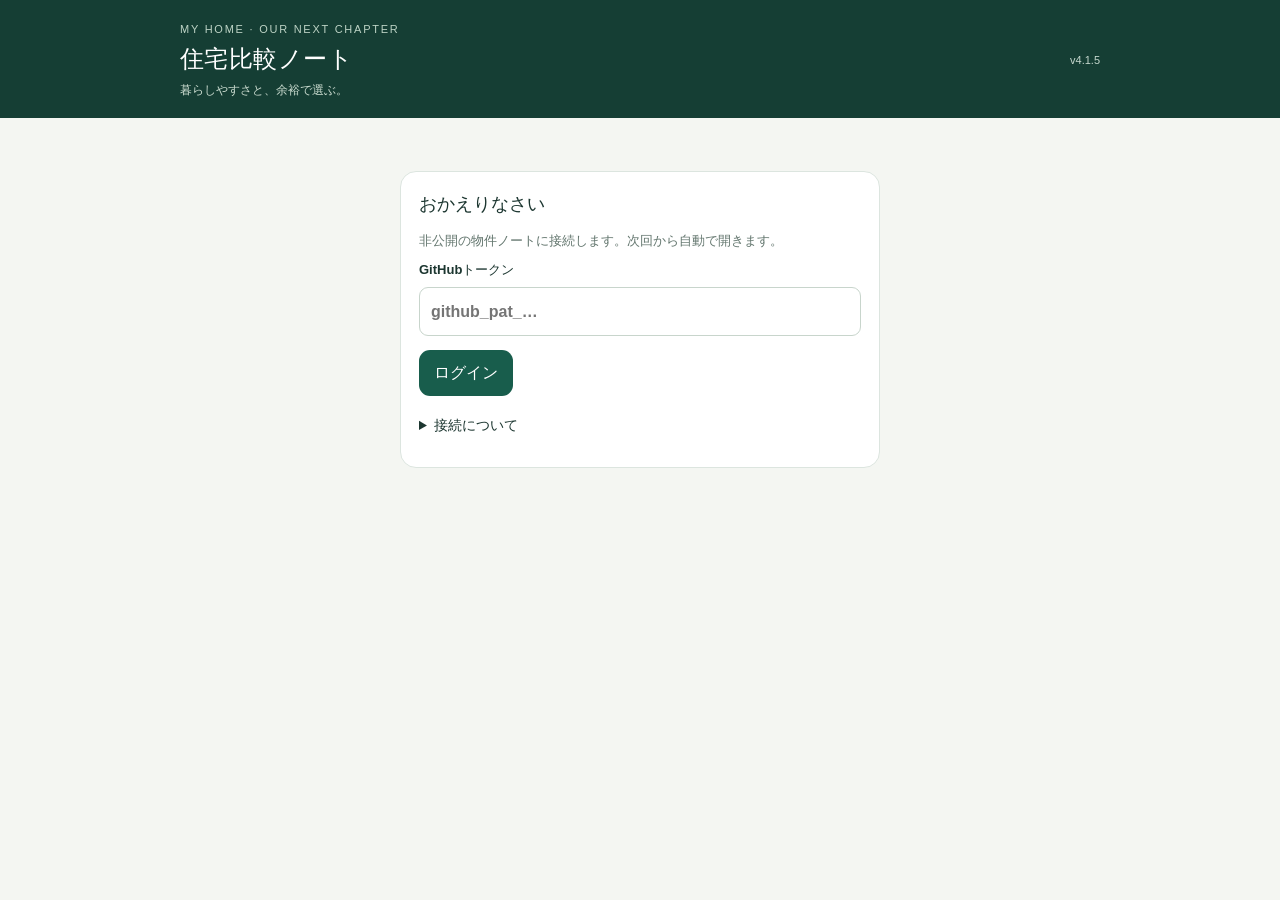
==== commit d459241b: "Exclude unverified listings and unknown or upper-floor LDK from recommendations; retain accessible h" ====
--- a/index.html
+++ b/index.html
@@ -1,11 +1,11 @@
 <!doctype html>
 <html lang="ja"><head><meta charset="utf-8"><meta name="viewport" content="width=device-width,initial-scale=1,viewport-fit=cover"><meta name="theme-color" content="#153e34"><meta name="description" content="価格・立地・暮らしやすさを比較する、あなたの住宅検討ノート。"><link rel="manifest" href="manifest.webmanifest"><link rel="icon" href="icon.svg" type="image/svg+xml"><title>My Home | 住宅比較ノート</title>
-<meta http-equiv="Content-Security-Policy" content="default-src 'self'; script-src 'self' 'sha256-20HqGXJvkRVTpGggihbPjA0EpeiDrcrz6G9dLPQbPzU='; style-src 'self' 'unsafe-inline'; img-src 'self' data:; connect-src 'self' https://api.github.com; object-src 'none'; base-uri 'self'; form-action 'self'">
+<meta http-equiv="Content-Security-Policy" content="default-src 'self'; script-src 'self' 'sha256-pffSS55cZX3ctR3kk0Qn5v5mBc+dkE9Pc/pLDFGwRwM='; style-src 'self' 'unsafe-inline'; img-src 'self' data:; connect-src 'self' https://api.github.com; object-src 'none'; base-uri 'self'; form-action 'self'">
 <style>:root{font-family:-apple-system,BlinkMacSystemFont,'Noto Sans JP','Segoe UI',sans-serif;color:#1c3630;background:#f4f6f2;font-synthesis:none;--green:#185d4c;--muted:#63766e;--line:#dce5df}*{box-sizing:border-box}body{margin:0;line-height:1.6}button,input,select,textarea{font:inherit}button,a,input,select,textarea{-webkit-tap-highlight-color:transparent}button,.button{min-height:44px;border:1px solid transparent;border-radius:11px;padding:9px 14px;background:var(--green);color:white;cursor:pointer;font-weight:650;text-decoration:none;display:inline-flex;align-items:center;justify-content:center;gap:5px}button:hover,.button:hover{filter:brightness(.94)}button:disabled{opacity:.55;cursor:wait}.secondary{background:#edf3ef;color:#285747;border-color:#dbe7df}.plain{background:transparent;color:var(--green);border-color:var(--line)}.danger{background:#fff0ed;color:#a23d26;border-color:#f0d3cc}a{color:var(--green);overflow-wrap:anywhere}:focus-visible{outline:3px solid #d0a950;outline-offset:3px}header{background:#153e34;color:#fff;padding:21px 20px 18px}header .inner{max-width:920px;margin:auto;display:flex;justify-content:space-between;align-items:center;gap:12px}.eyebrow{font-size:11px;letter-spacing:.16em;color:#bdd3c5}header h1{font-size:24px;margin:1px 0 0;letter-spacing:.02em}header p{font-size:12px;color:#cadbcf;margin:3px 0 0}.version{font-size:11px;color:#c6d8ce}main{max-width:960px;padding:18px 20px 100px;margin:auto}h2{font-size:21px;margin:0 0 12px}h3{font-size:17px;margin:0 0 10px}p{margin:8px 0}.muted{color:var(--muted);font-size:13px}.tiny{font-size:11px;color:var(--muted)}.pre{white-space:pre-wrap;overflow-wrap:anywhere}.panel,.card{background:#fff;border:1px solid var(--line);border-radius:16px;padding:18px;margin-bottom:14px}.panel h2{font-size:18px}.row{display:flex;align-items:center;justify-content:space-between;gap:10px;flex-wrap:wrap}.actions{display:flex;gap:8px;flex-wrap:wrap}.stack{display:grid;gap:10px}.stats{display:grid;grid-template-columns:repeat(3,1fr);gap:10px;margin:14px 0}.stat{background:white;border:1px solid var(--line);border-radius:13px;padding:11px 14px}.stat b{display:block;font-size:24px;line-height:1.25}.stat span{font-size:11px;color:var(--muted)}.statusbar{border:1px solid #d9e4dc;background:#edf3ed;padding:12px 14px;border-radius:12px;margin-bottom:14px;font-size:13px}.statusbar.error{background:#fff1e4;border-color:#efceb3}.statusbar button{font-size:12px;min-height:36px;padding:5px 10px}.nav{position:sticky;top:0;z-index:5;background:#f4f6f2ed;backdrop-filter:blur(12px);display:flex;gap:5px;padding:10px 0 14px;overflow-x:auto}.nav button{white-space:nowrap;flex:1;font-size:13px;background:transparent;color:#597367;border-color:transparent;padding:9px 10px}.nav button[aria-current=page]{background:#1c5a49;color:white}.viewtitle{margin:15px 0 12px}.grid{display:grid;grid-template-columns:repeat(2,minmax(0,1fr));gap:14px}.cards{display:grid;grid-template-columns:repeat(2,minmax(0,1fr));gap:14px}.card{margin:0;display:flex;flex-direction:column;gap:9px;min-width:0}.card h3{margin:0}.card .actions{margin-top:auto}.card .actions .details-button{flex:1}.price{font-size:24px;letter-spacing:-.04em;line-height:1.3}.price small{font-size:13px;margin-left:4px;letter-spacing:0}.badges{display:flex;gap:5px;flex-wrap:wrap}.badge{font-size:11px;padding:3px 7px;border-radius:6px;background:#eaf3ed;color:#24624d}.badge.warn{background:#fff1db;color:#805416}.badge.gray{background:#f0f2f0;color:#657369}.score{font-size:21px;font-weight:750;color:#1b6752;white-space:nowrap}.score small{font-size:10px;display:block;font-weight:500;color:var(--muted)}.cardmeta{font-size:13px;display:flex;flex-wrap:wrap;gap:6px 12px}.facts{display:grid;grid-template-columns:repeat(2,minmax(0,1fr));gap:0 16px;margin:0}.facts>div{padding:11px 0;border-bottom:1px solid #edf0ec;min-width:0}.facts dt{font-size:11px;color:var(--muted)}.facts dd{margin:1px 0 0;overflow-wrap:anywhere;font-size:14px}.notes{background:#f7f8f5;border-radius:9px;padding:12px}.back{margin-bottom:14px}.field{display:block;font-size:13px;font-weight:650;margin:0 0 14px}.field input,.field select,.field textarea{margin-top:6px}.field.wide{grid-column:1/-1}input,select,textarea{width:100%;min-width:0;background:#fff;color:#243d33;border:1px solid #c8d5cc;border-radius:9px;padding:11px;font-size:16px}textarea{resize:vertical;line-height:1.6}input[type=checkbox]{width:20px;height:20px;min-width:20px;accent-color:var(--green)}.check{display:flex;align-items:center;gap:9px;font-size:14px;margin:12px 0}.filter-grid{display:grid;grid-template-columns:repeat(3,minmax(0,1fr));gap:10px}details summary{cursor:pointer;min-height:35px;font-size:14px;font-weight:650}.filter-grid label{font-size:12px;margin:0}.filter-grid select{font-size:14px}.search{margin:12px 0}.pagination{justify-content:center;margin:22px 0}.empty{text-align:center;padding:35px 15px;border:1px dashed #bfcfc3;border-radius:14px;color:#60776a;background:white}.scrolltable{overflow:auto;border:1px solid var(--line);border-radius:12px;background:white}.scrolltable table{border-collapse:collapse;width:100%;min-width:550px}.scrolltable th,.scrolltable td{padding:12px;border-bottom:1px solid #e4ebe5;text-align:left;vertical-align:top;font-size:13px;min-width:130px;max-width:280px;overflow-wrap:anywhere}.scrolltable th{background:#f0f5f0;position:sticky;left:0;min-width:90px;max-width:110px}.toast{position:fixed;bottom:22px;left:50%;transform:translateX(-50%);background:#1c3d32;color:white;border-radius:12px;padding:12px 18px;z-index:20;width:max-content;max-width:90vw;box-shadow:0 3px 20px #0002}.sticky-actions{position:sticky;bottom:10px;background:#fffdf9f5;border:1px solid var(--line);border-radius:12px;padding:10px;display:flex;gap:10px;z-index:4}.sticky-actions button:first-child{flex:1}.hidden{display:none!important}#loginGate{max-width:480px;margin:35px auto}.source-list{padding-left:20px;font-size:13px}.footer{font-size:11px;text-align:center;color:#789082;padding:22px}progress{width:100%;height:7px;accent-color:var(--green)}.form-section{margin:22px 0 12px;border-top:1px solid var(--line);padding-top:20px}.bar-track{height:6px;background:#e5ece5;border-radius:5px;overflow:hidden}.bar-fill{height:100%;background:#398363}.score-row{display:grid;grid-template-columns:90px 1fr 65px;gap:8px;align-items:center;margin:9px 0;font-size:12px}.score-row span:last-child{text-align:right}.conflict{padding:14px;border:1px solid #e7b98f;border-radius:10px;margin:10px 0}.conflict .pre{font-size:12px}.login-help{margin-top:18px}.notice{border-left:3px solid #c99d55;padding:4px 0 4px 12px;font-size:13px}.install{margin-top:8px}@media(max-width:660px){main{padding:12px 12px 90px}.cards{grid-template-columns:1fr}.panel,.card{padding:15px;border-radius:14px}.nav{margin:0 -4px}.nav button{font-size:12px;padding:9px 5px}.grid{gap:12px}.price{font-size:24px}.filter-grid{gap:7px}.filter-grid select{padding:9px 5px;font-size:13px}.stat{padding:10px}.stat b{font-size:22px}.facts{gap:0 12px}}@media(max-width:360px){.grid{grid-template-columns:1fr}.facts{grid-template-columns:1fr}.nav button{font-size:11px}}@media(prefers-reduced-motion:no-preference){button{transition:background .15s,filter .15s}}
 
 </style></head><body><header><div class="inner"><div><div class="eyebrow">MY HOME · OUR NEXT CHAPTER</div><h1>住宅比較ノート</h1><p>暮らしやすさと、余裕で選ぶ。</p></div><span class="version" id="version"></span></div></header><main>
 <section id="loginGate" class="panel"><h2>おかえりなさい</h2><p class="muted">非公開の物件ノートに接続します。次回から自動で開きます。</p><form id="loginForm"><label class="field">GitHubトークン<input id="loginToken" type="password" autocomplete="off" required placeholder="github_pat_…"></label><button type="submit">ログイン</button><p id="loginError" role="alert" class="muted"></p></form><details class="login-help"><summary>接続について</summary><p class="tiny">my-home-rankingへの読み取り権限が必要です。アプリから編集を保存する場合はContentsをRead and writeにしてください。認証情報はこの端末に保存します。</p></details></section>
-<div id="privateApp" class="hidden"><div id="syncBar" class="statusbar"><div class="row"><span id="syncText" aria-live="polite"></span><button id="syncButton" class="plain" data-action="sync">今すぐ更新</button></div><div id="pendingText" class="tiny"></div></div><nav class="nav" aria-label="メインメニュー"><button data-nav="rank">一覧</button><button data-nav="new">新着</button><button data-nav="favorites">お気に入り</button><button data-nav="compare">比較</button><button data-nav="settings">設定</button></nav><div id="content"></div></div><input id="importFile" type="file" accept=".json,application/json" class="hidden"><div id="toast" class="toast hidden" role="status" aria-live="polite"></div></main><script>const VERSION = '4.1.4';
+<div id="privateApp" class="hidden"><div id="syncBar" class="statusbar"><div class="row"><span id="syncText" aria-live="polite"></span><button id="syncButton" class="plain" data-action="sync">今すぐ更新</button></div><div id="pendingText" class="tiny"></div></div><nav class="nav" aria-label="メインメニュー"><button data-nav="rank">一覧</button><button data-nav="new">新着</button><button data-nav="favorites">お気に入り</button><button data-nav="compare">比較</button><button data-nav="settings">設定</button></nav><div id="content"></div></div><input id="importFile" type="file" accept=".json,application/json" class="hidden"><div id="toast" class="toast hidden" role="status" aria-live="polite"></div></main><script>const VERSION = '4.1.5';
 const CACHE_KEY = 'my-home-state-v4';
 const TOKEN_KEY = 'home-read-token';
 const API = 'https://api.github.com/repos/kodama-clark/my-home-ranking/contents/data/listings.json';
@@ -36,7 +36,7 @@
  return {total:max?Math.round(earned/max*100):null,max,earned,detail};
 }
 function isLeasehold(h){return ['leasehold','fixed_term_leasehold'].includes(h.landTenure)||h.landTenure==='借地権';}
-function inHistory(h){return h.archived===true||['sold','withdrawn','group'].includes(h.listingStatus)||isLeasehold(h);}
+function inHistory(h){return h.archived===true||h.listingStatus!=='listed'||String(h.livingFloor??'')!=='1'||isLeasehold(h)||/相模原市中央区上溝/.test(String(h.address||'').replace(/\s/g,''));}
 function tenure(h){return ({ownership:'所有権',leasehold:'借地権',fixed_term_leasehold:'定期借地権'})[h.landTenure]||'権利未確認';}
 function statusLabel(h){return h.archived?'見送り':({sold:'成約済み',withdrawn:'掲載終了',group:'分譲地の元資料',listed:'掲載確認済み',unverified:'販売状況未確認'})[h.listingStatus]||'販売状況未確認';}
 function livingFloorLabel(h){return ({'1':'1階LDK','2':'2階LDK','3':'3階以上LDK'})[String(h.livingFloor??'')]||'LDK階未確認';}
@@ -44,6 +44,7 @@
 function canonicalUrl(s){const v=validUrl(s);if(!v)return '';const u=new URL(v);u.hash='';for(const k of [...u.searchParams.keys()])if(/^(utm_|fbclid|gclid)/.test(k))u.searchParams.delete(k);return u.href.replace(/\/$/,'');}
 function filterHomes(homes,f={}){
  return homes.filter(h=>f.view==='history'?inHistory(h):!inHistory(h)).filter(h=>f.view!=='favorites'||h.favorite).filter(h=>!f.q||[h.name,h.address,h.station,h.memo,h.userMemo].some(v=>String(v||'').toLowerCase().includes(f.q.toLowerCase()))).filter(h=>{
+  if(f.view==='history')return true;
   if(f.budget){const p=number(h.price),fees=number(h.fees),limit=Number(f.budget);if(p==null){if(!f.unknown)return false;}else if(p>limit||(fees!=null&&p+fees>limit)||fees==null&&!f.unknown)return false;}
   if(f.walk){const walk=number(h.walk);if(walk==null?!f.unknown:walk>Number(f.walk))return false;}
   if(f.rooms){const n=parseInt(h.rooms,10);if(!n?!f.unknown:n<Number(f.rooms))return false;}
@@ -205,15 +206,15 @@
 function refreshListResults(){
  const results=$('listResults');if(!results)return;
  const {arr,pages}=listMatches();results.innerHTML=renderListResults(arr,pages);
- const count=$('resultCount');if(count)count.textContent=`表示 ${arr.length}件 / 全登録 ${state.homes.length}件。借地権・成約済みは候補から除外し、履歴に保存。`;
+ const count=$('resultCount');if(count)count.textContent=`表示 ${arr.length}件 / 全登録 ${state.homes.length}件。販売・1階LDK確認済みのみ候補に表示。確認待ち・条件外は履歴に保存。`;
 }
 function renderList(){
  const {arr,pages}=listMatches(),sort=listMode==='new'?'new':filters.sort;
  const candidates=state.homes.filter(h=>!inHistory(h)).length;
- const title={rank:'物件ランキング',new:'新しく登録した物件',favorites:'お気に入り',history:'成約・見送り・元資料'}[listMode]||'物件一覧';
+ const title={rank:'物件ランキング',new:'新しく登録した物件',favorites:'お気に入り',history:'確認待ち・成約・履歴'}[listMode]||'物件一覧';
  return `<div class="stats"><div class="stat"><b>${state.homes.length}</b><span>全登録物件</span></div><div class="stat"><b>${candidates}</b><span>検討候補</span></div><div class="stat"><b>${state.homes.filter(h=>h.favorite&&!inHistory(h)).length}</b><span>お気に入り</span></div></div>
  <div class="row viewtitle"><h2>${title}</h2>${button('add','＋ 物件登録','','')}</div>
- <div class="panel"><label class="tiny" for="search">駅・住所・物件名で探す</label><input id="search" class="search" type="text" inputmode="text" autocomplete="off" placeholder="例：柿生・町田・高根" value="${esc(filters.q)}"><details id="filterDetails"><summary>絞り込み・並び順 ${filters.budget||filters.walk||filters.rooms||filters.livingFloor?'（指定あり）':''}</summary><div class="filter-grid">${filterSelect('budget','諸費用込み総額',[['','指定なし'],['4000','4,000万円'],['4500','4,500万円']])}${filterSelect('walk','駅徒歩',[['','指定なし'],['10','10分以内'],['15','15分以内'],['20','20分以内']])}${filterSelect('rooms','間取り',[['','指定なし'],['3','3LDK以上'],['4','4LDK以上']])}${filterSelect('livingFloor','LDKの階',[['','指定なし'],['1','1階LDK'],['2','2階LDK'],['3','3階以上LDK']])}</div><label class="check"><input type="checkbox" id="includeUnknown" ${filters.unknown?'checked':''}>未確認項目がある物件も表示（LDK階未確認は仮候補）</label><label class="field">並び順<select id="sortSelect">${options([['score','暫定点順'],['new','新着順'],['price','価格が安い順'],['coverage','調査が進んだ順']],sort)}</select></label><div class="actions">${button('clear-filter','絞り込み解除')}${button('history','成約・見送り・元資料を表示')}</div></details><p class="tiny" id="resultCount">表示 ${arr.length}件 / 全登録 ${state.homes.length}件。借地権・成約済みは候補から除外し、履歴に保存。</p></div>
+ <div class="panel"><label class="tiny" for="search">駅・住所・物件名で探す</label><input id="search" class="search" type="text" inputmode="text" autocomplete="off" placeholder="例：柿生・町田・高根" value="${esc(filters.q)}"><details id="filterDetails"><summary>絞り込み・並び順 ${filters.budget||filters.walk||filters.rooms||filters.livingFloor?'（指定あり）':''}</summary><div class="filter-grid">${filterSelect('budget','諸費用込み総額',[['','指定なし'],['4000','4,000万円'],['4500','4,500万円']])}${filterSelect('walk','駅徒歩',[['','指定なし'],['10','10分以内'],['15','15分以内'],['20','20分以内']])}${filterSelect('rooms','間取り',[['','指定なし'],['3','3LDK以上'],['4','4LDK以上']])}${filterSelect('livingFloor','LDKの階',[['','指定なし'],['1','1階LDK'],['2','2階LDK'],['3','3階以上LDK']])}</div><label class="check"><input type="checkbox" id="includeUnknown" ${filters.unknown?'checked':''}>諸費用など未確認項目がある物件も表示（販売・1階LDK確認は必須）</label><label class="field">並び順<select id="sortSelect">${options([['score','暫定点順'],['new','新着順'],['price','価格が安い順'],['coverage','調査が進んだ順']],sort)}</select></label><div class="actions">${button('clear-filter','絞り込み解除')}${button('history','確認待ち・成約・履歴を表示')}</div></details><p class="tiny" id="resultCount">表示 ${arr.length}件 / 全登録 ${state.homes.length}件。借地権・成約済みは候補から除外し、履歴に保存。</p></div>
  <div id="listResults">${renderListResults(arr,pages)}</div>
  <p class="tiny">購入条件：諸費用込み4,500万円以下・徒歩20分以内・1階LDK。LDK階未確認の物件は条件適合が未判定の仮候補です。間取り図などの根拠で1階と確認してください。諸費用不明も仮候補です。点数は暫定評価です。</p>`;
 }
@@ -291,3 +292,4 @@
 
 </script></body></html>
 
+
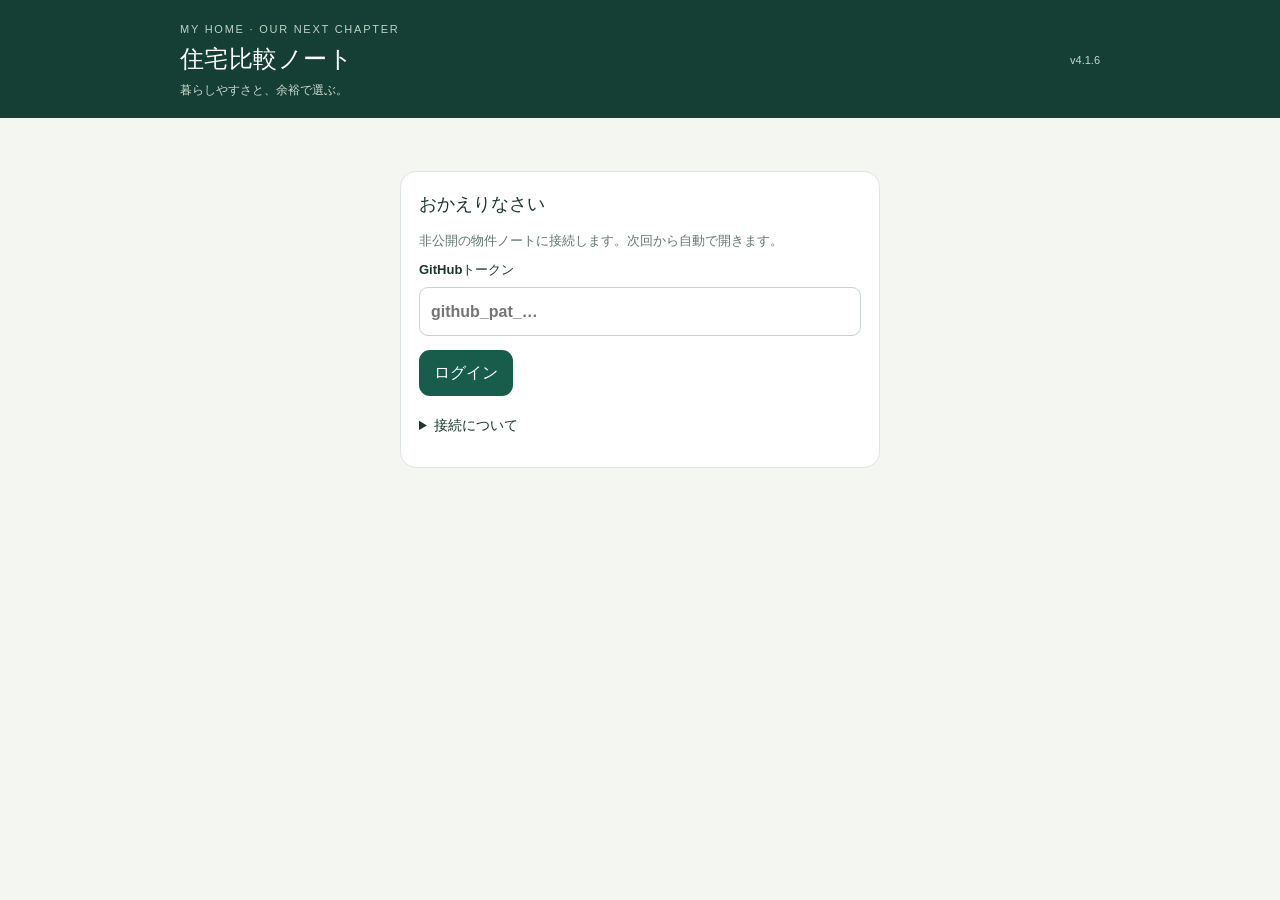
==== commit f104b1d3: "Read large private files through Git blobs; compact saves without dropping data" ====
--- a/index.html
+++ b/index.html
@@ -1,11 +1,11 @@
 <!doctype html>
 <html lang="ja"><head><meta charset="utf-8"><meta name="viewport" content="width=device-width,initial-scale=1,viewport-fit=cover"><meta name="theme-color" content="#153e34"><meta name="description" content="価格・立地・暮らしやすさを比較する、あなたの住宅検討ノート。"><link rel="manifest" href="manifest.webmanifest"><link rel="icon" href="icon.svg" type="image/svg+xml"><title>My Home | 住宅比較ノート</title>
-<meta http-equiv="Content-Security-Policy" content="default-src 'self'; script-src 'self' 'sha256-pffSS55cZX3ctR3kk0Qn5v5mBc+dkE9Pc/pLDFGwRwM='; style-src 'self' 'unsafe-inline'; img-src 'self' data:; connect-src 'self' https://api.github.com; object-src 'none'; base-uri 'self'; form-action 'self'">
+<meta http-equiv="Content-Security-Policy" content="default-src 'self'; script-src 'self' 'sha256-0vq164DLbr6d6pZ815veAXUjJDqqWLRMee/iewcow0I='; style-src 'self' 'unsafe-inline'; img-src 'self' data:; connect-src 'self' https://api.github.com; object-src 'none'; base-uri 'self'; form-action 'self'">
 <style>:root{font-family:-apple-system,BlinkMacSystemFont,'Noto Sans JP','Segoe UI',sans-serif;color:#1c3630;background:#f4f6f2;font-synthesis:none;--green:#185d4c;--muted:#63766e;--line:#dce5df}*{box-sizing:border-box}body{margin:0;line-height:1.6}button,input,select,textarea{font:inherit}button,a,input,select,textarea{-webkit-tap-highlight-color:transparent}button,.button{min-height:44px;border:1px solid transparent;border-radius:11px;padding:9px 14px;background:var(--green);color:white;cursor:pointer;font-weight:650;text-decoration:none;display:inline-flex;align-items:center;justify-content:center;gap:5px}button:hover,.button:hover{filter:brightness(.94)}button:disabled{opacity:.55;cursor:wait}.secondary{background:#edf3ef;color:#285747;border-color:#dbe7df}.plain{background:transparent;color:var(--green);border-color:var(--line)}.danger{background:#fff0ed;color:#a23d26;border-color:#f0d3cc}a{color:var(--green);overflow-wrap:anywhere}:focus-visible{outline:3px solid #d0a950;outline-offset:3px}header{background:#153e34;color:#fff;padding:21px 20px 18px}header .inner{max-width:920px;margin:auto;display:flex;justify-content:space-between;align-items:center;gap:12px}.eyebrow{font-size:11px;letter-spacing:.16em;color:#bdd3c5}header h1{font-size:24px;margin:1px 0 0;letter-spacing:.02em}header p{font-size:12px;color:#cadbcf;margin:3px 0 0}.version{font-size:11px;color:#c6d8ce}main{max-width:960px;padding:18px 20px 100px;margin:auto}h2{font-size:21px;margin:0 0 12px}h3{font-size:17px;margin:0 0 10px}p{margin:8px 0}.muted{color:var(--muted);font-size:13px}.tiny{font-size:11px;color:var(--muted)}.pre{white-space:pre-wrap;overflow-wrap:anywhere}.panel,.card{background:#fff;border:1px solid var(--line);border-radius:16px;padding:18px;margin-bottom:14px}.panel h2{font-size:18px}.row{display:flex;align-items:center;justify-content:space-between;gap:10px;flex-wrap:wrap}.actions{display:flex;gap:8px;flex-wrap:wrap}.stack{display:grid;gap:10px}.stats{display:grid;grid-template-columns:repeat(3,1fr);gap:10px;margin:14px 0}.stat{background:white;border:1px solid var(--line);border-radius:13px;padding:11px 14px}.stat b{display:block;font-size:24px;line-height:1.25}.stat span{font-size:11px;color:var(--muted)}.statusbar{border:1px solid #d9e4dc;background:#edf3ed;padding:12px 14px;border-radius:12px;margin-bottom:14px;font-size:13px}.statusbar.error{background:#fff1e4;border-color:#efceb3}.statusbar button{font-size:12px;min-height:36px;padding:5px 10px}.nav{position:sticky;top:0;z-index:5;background:#f4f6f2ed;backdrop-filter:blur(12px);display:flex;gap:5px;padding:10px 0 14px;overflow-x:auto}.nav button{white-space:nowrap;flex:1;font-size:13px;background:transparent;color:#597367;border-color:transparent;padding:9px 10px}.nav button[aria-current=page]{background:#1c5a49;color:white}.viewtitle{margin:15px 0 12px}.grid{display:grid;grid-template-columns:repeat(2,minmax(0,1fr));gap:14px}.cards{display:grid;grid-template-columns:repeat(2,minmax(0,1fr));gap:14px}.card{margin:0;display:flex;flex-direction:column;gap:9px;min-width:0}.card h3{margin:0}.card .actions{margin-top:auto}.card .actions .details-button{flex:1}.price{font-size:24px;letter-spacing:-.04em;line-height:1.3}.price small{font-size:13px;margin-left:4px;letter-spacing:0}.badges{display:flex;gap:5px;flex-wrap:wrap}.badge{font-size:11px;padding:3px 7px;border-radius:6px;background:#eaf3ed;color:#24624d}.badge.warn{background:#fff1db;color:#805416}.badge.gray{background:#f0f2f0;color:#657369}.score{font-size:21px;font-weight:750;color:#1b6752;white-space:nowrap}.score small{font-size:10px;display:block;font-weight:500;color:var(--muted)}.cardmeta{font-size:13px;display:flex;flex-wrap:wrap;gap:6px 12px}.facts{display:grid;grid-template-columns:repeat(2,minmax(0,1fr));gap:0 16px;margin:0}.facts>div{padding:11px 0;border-bottom:1px solid #edf0ec;min-width:0}.facts dt{font-size:11px;color:var(--muted)}.facts dd{margin:1px 0 0;overflow-wrap:anywhere;font-size:14px}.notes{background:#f7f8f5;border-radius:9px;padding:12px}.back{margin-bottom:14px}.field{display:block;font-size:13px;font-weight:650;margin:0 0 14px}.field input,.field select,.field textarea{margin-top:6px}.field.wide{grid-column:1/-1}input,select,textarea{width:100%;min-width:0;background:#fff;color:#243d33;border:1px solid #c8d5cc;border-radius:9px;padding:11px;font-size:16px}textarea{resize:vertical;line-height:1.6}input[type=checkbox]{width:20px;height:20px;min-width:20px;accent-color:var(--green)}.check{display:flex;align-items:center;gap:9px;font-size:14px;margin:12px 0}.filter-grid{display:grid;grid-template-columns:repeat(3,minmax(0,1fr));gap:10px}details summary{cursor:pointer;min-height:35px;font-size:14px;font-weight:650}.filter-grid label{font-size:12px;margin:0}.filter-grid select{font-size:14px}.search{margin:12px 0}.pagination{justify-content:center;margin:22px 0}.empty{text-align:center;padding:35px 15px;border:1px dashed #bfcfc3;border-radius:14px;color:#60776a;background:white}.scrolltable{overflow:auto;border:1px solid var(--line);border-radius:12px;background:white}.scrolltable table{border-collapse:collapse;width:100%;min-width:550px}.scrolltable th,.scrolltable td{padding:12px;border-bottom:1px solid #e4ebe5;text-align:left;vertical-align:top;font-size:13px;min-width:130px;max-width:280px;overflow-wrap:anywhere}.scrolltable th{background:#f0f5f0;position:sticky;left:0;min-width:90px;max-width:110px}.toast{position:fixed;bottom:22px;left:50%;transform:translateX(-50%);background:#1c3d32;color:white;border-radius:12px;padding:12px 18px;z-index:20;width:max-content;max-width:90vw;box-shadow:0 3px 20px #0002}.sticky-actions{position:sticky;bottom:10px;background:#fffdf9f5;border:1px solid var(--line);border-radius:12px;padding:10px;display:flex;gap:10px;z-index:4}.sticky-actions button:first-child{flex:1}.hidden{display:none!important}#loginGate{max-width:480px;margin:35px auto}.source-list{padding-left:20px;font-size:13px}.footer{font-size:11px;text-align:center;color:#789082;padding:22px}progress{width:100%;height:7px;accent-color:var(--green)}.form-section{margin:22px 0 12px;border-top:1px solid var(--line);padding-top:20px}.bar-track{height:6px;background:#e5ece5;border-radius:5px;overflow:hidden}.bar-fill{height:100%;background:#398363}.score-row{display:grid;grid-template-columns:90px 1fr 65px;gap:8px;align-items:center;margin:9px 0;font-size:12px}.score-row span:last-child{text-align:right}.conflict{padding:14px;border:1px solid #e7b98f;border-radius:10px;margin:10px 0}.conflict .pre{font-size:12px}.login-help{margin-top:18px}.notice{border-left:3px solid #c99d55;padding:4px 0 4px 12px;font-size:13px}.install{margin-top:8px}@media(max-width:660px){main{padding:12px 12px 90px}.cards{grid-template-columns:1fr}.panel,.card{padding:15px;border-radius:14px}.nav{margin:0 -4px}.nav button{font-size:12px;padding:9px 5px}.grid{gap:12px}.price{font-size:24px}.filter-grid{gap:7px}.filter-grid select{padding:9px 5px;font-size:13px}.stat{padding:10px}.stat b{font-size:22px}.facts{gap:0 12px}}@media(max-width:360px){.grid{grid-template-columns:1fr}.facts{grid-template-columns:1fr}.nav button{font-size:11px}}@media(prefers-reduced-motion:no-preference){button{transition:background .15s,filter .15s}}
 
 </style></head><body><header><div class="inner"><div><div class="eyebrow">MY HOME · OUR NEXT CHAPTER</div><h1>住宅比較ノート</h1><p>暮らしやすさと、余裕で選ぶ。</p></div><span class="version" id="version"></span></div></header><main>
 <section id="loginGate" class="panel"><h2>おかえりなさい</h2><p class="muted">非公開の物件ノートに接続します。次回から自動で開きます。</p><form id="loginForm"><label class="field">GitHubトークン<input id="loginToken" type="password" autocomplete="off" required placeholder="github_pat_…"></label><button type="submit">ログイン</button><p id="loginError" role="alert" class="muted"></p></form><details class="login-help"><summary>接続について</summary><p class="tiny">my-home-rankingへの読み取り権限が必要です。アプリから編集を保存する場合はContentsをRead and writeにしてください。認証情報はこの端末に保存します。</p></details></section>
-<div id="privateApp" class="hidden"><div id="syncBar" class="statusbar"><div class="row"><span id="syncText" aria-live="polite"></span><button id="syncButton" class="plain" data-action="sync">今すぐ更新</button></div><div id="pendingText" class="tiny"></div></div><nav class="nav" aria-label="メインメニュー"><button data-nav="rank">一覧</button><button data-nav="new">新着</button><button data-nav="favorites">お気に入り</button><button data-nav="compare">比較</button><button data-nav="settings">設定</button></nav><div id="content"></div></div><input id="importFile" type="file" accept=".json,application/json" class="hidden"><div id="toast" class="toast hidden" role="status" aria-live="polite"></div></main><script>const VERSION = '4.1.5';
+<div id="privateApp" class="hidden"><div id="syncBar" class="statusbar"><div class="row"><span id="syncText" aria-live="polite"></span><button id="syncButton" class="plain" data-action="sync">今すぐ更新</button></div><div id="pendingText" class="tiny"></div></div><nav class="nav" aria-label="メインメニュー"><button data-nav="rank">一覧</button><button data-nav="new">新着</button><button data-nav="favorites">お気に入り</button><button data-nav="compare">比較</button><button data-nav="settings">設定</button></nav><div id="content"></div></div><input id="importFile" type="file" accept=".json,application/json" class="hidden"><div id="toast" class="toast hidden" role="status" aria-live="polite"></div></main><script>const VERSION = '4.1.6';
 const CACHE_KEY = 'my-home-state-v4';
 const TOKEN_KEY = 'home-read-token';
 const API = 'https://api.github.com/repos/kodama-clark/my-home-ranking/contents/data/listings.json';
@@ -102,14 +102,14 @@
 function httpError(status){return Object.assign(Error(status===401?'認証期限切れです。設定からトークンを更新してください。':status===403?'GitHubが操作を拒否しました。書き込み権限またはAPIの利用上限を確認してください。':status===404?'保存先が見つかりません。トークンの対象リポジトリを確認してください。':`通信エラー（HTTP ${status}）`),{status});}
 class GitHubStore{
  constructor(token,fetcher=(...args)=>globalThis.fetch(...args)){this.token=token;this.fetcher=fetcher;}
- async request(method,body){const r=await this.fetcher(API+(method==='GET'?'?ref=main&t='+Date.now():''),{method,headers:{Authorization:'Bearer '+this.token,Accept:'application/vnd.github+json','X-GitHub-Api-Version':'2022-11-28',...(body?{'Content-Type':'application/json'}:{})},cache:'no-store',...(body?{body:JSON.stringify(body)}:{}),signal:AbortSignal.timeout(25000)});if(!r.ok)throw httpError(r.status);return r.json();}
- async read(){const file=await this.request('GET');return {data:parseData(JSON.parse(base64Decode(file.content))),sha:file.sha};}
+ async request(method,body,resource=API){const r=await this.fetcher(resource+(method==='GET'?(resource===API?'?ref=main&t=':'?t=')+Date.now():''),{method,headers:{Authorization:'Bearer '+this.token,Accept:'application/vnd.github+json','X-GitHub-Api-Version':'2022-11-28',...(body?{'Content-Type':'application/json'}:{})},cache:'no-store',...(body?{body:JSON.stringify(body)}:{}),signal:AbortSignal.timeout(25000)});if(!r.ok)throw httpError(r.status);return r.json();}
+ async read(){const file=await this.request('GET');let content=file.content;if(!content||file.encoding==='none'){if(!/^[0-9a-f]{40}$/i.test(file.sha||''))throw Error('保存ファイルの識別情報を取得できませんでした。');const blob=await this.request('GET',undefined,API.replace('/contents/data/listings.json','/git/blobs/'+file.sha));content=blob.content;if(!content)throw Error('保存ファイル本文を取得できませんでした。再同期してください。');}return {data:parseData(JSON.parse(base64Decode(content))),sha:file.sha};}
  async verifyWrite(){
   const probe=globalThis.crypto.randomUUID();
   for(let attempt=0;attempt<3;attempt++){
    const {data,sha}=await this.read();
    const next={...data,connectionProbe:{id:probe,checkedAt:now(),version:VERSION}};
-   try{await this.request('PUT',{message:'Verify app read/write connection',branch:'main',sha,content:base64Encode(JSON.stringify(next,null,2)+'\n')});}
+   try{await this.request('PUT',{message:'Verify app read/write connection',branch:'main',sha,content:base64Encode(JSON.stringify(next)+'\n')});}
    catch(e){if(e.status===409&&attempt<2)continue;throw e;}
    const confirmed=await this.read();
    if(confirmed.data.connectionProbe?.id!==probe)throw Error('保存後の再読込で確認できませんでした。物件情報は削除していません。');
@@ -118,7 +118,7 @@
  }
  async write(pending){for(let attempt=0;attempt<3;attempt++){
   const {data,sha}=await this.read(),next=mergePending(data,pending);
-  try{await this.request('PUT',{message:'Save home edits from app',branch:'main',sha,content:base64Encode(JSON.stringify(next,null,2)+'\n')});return next;}
+  try{await this.request('PUT',{message:'Save home edits from app',branch:'main',sha,content:base64Encode(JSON.stringify(next)+'\n')});return next;}
   catch(e){if(e.status!==409||attempt===2)throw e;}
  }}
 }
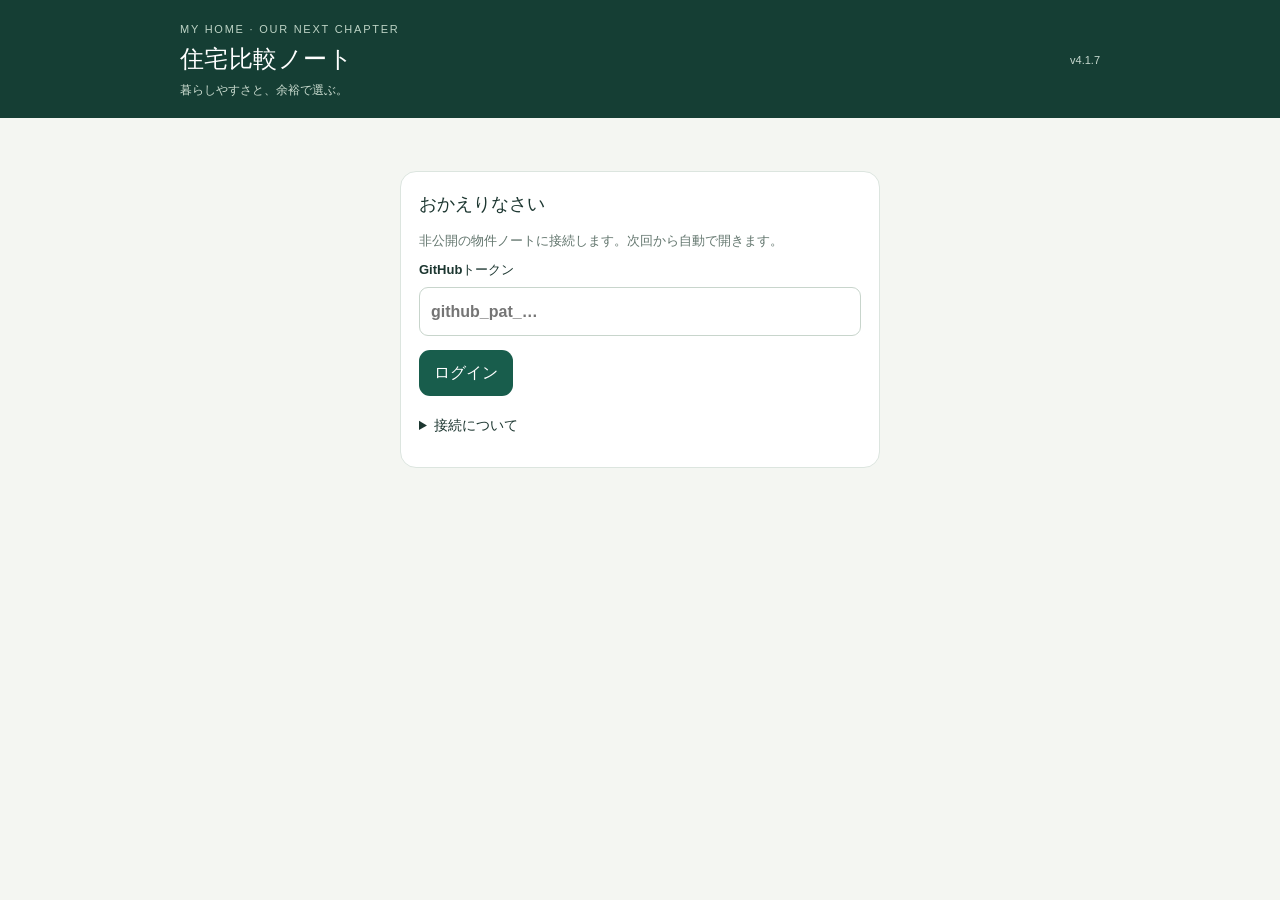
==== commit bb2e425b: "Regenerate v4.1.7 from tested build sources" ====
--- a/index.html
+++ b/index.html
@@ -1,11 +1,10 @@
 <!doctype html>
 <html lang="ja"><head><meta charset="utf-8"><meta name="viewport" content="width=device-width,initial-scale=1,viewport-fit=cover"><meta name="theme-color" content="#153e34"><meta name="description" content="価格・立地・暮らしやすさを比較する、あなたの住宅検討ノート。"><link rel="manifest" href="manifest.webmanifest"><link rel="icon" href="icon.svg" type="image/svg+xml"><title>My Home | 住宅比較ノート</title>
-<meta http-equiv="Content-Security-Policy" content="default-src 'self'; script-src 'self' 'sha256-0vq164DLbr6d6pZ815veAXUjJDqqWLRMee/iewcow0I='; style-src 'self' 'unsafe-inline'; img-src 'self' data:; connect-src 'self' https://api.github.com; object-src 'none'; base-uri 'self'; form-action 'self'">
+<meta http-equiv="Content-Security-Policy" content="default-src 'self'; script-src 'self' 'sha256-JlsJfRj7GwLmBxIQaX7vU3ZAvrNc05eAMxshyj5HXhY='; style-src 'self' 'unsafe-inline'; img-src 'self' data:; connect-src 'self' https://api.github.com; object-src 'none'; base-uri 'self'; form-action 'self'">
 <style>:root{font-family:-apple-system,BlinkMacSystemFont,'Noto Sans JP','Segoe UI',sans-serif;color:#1c3630;background:#f4f6f2;font-synthesis:none;--green:#185d4c;--muted:#63766e;--line:#dce5df}*{box-sizing:border-box}body{margin:0;line-height:1.6}button,input,select,textarea{font:inherit}button,a,input,select,textarea{-webkit-tap-highlight-color:transparent}button,.button{min-height:44px;border:1px solid transparent;border-radius:11px;padding:9px 14px;background:var(--green);color:white;cursor:pointer;font-weight:650;text-decoration:none;display:inline-flex;align-items:center;justify-content:center;gap:5px}button:hover,.button:hover{filter:brightness(.94)}button:disabled{opacity:.55;cursor:wait}.secondary{background:#edf3ef;color:#285747;border-color:#dbe7df}.plain{background:transparent;color:var(--green);border-color:var(--line)}.danger{background:#fff0ed;color:#a23d26;border-color:#f0d3cc}a{color:var(--green);overflow-wrap:anywhere}:focus-visible{outline:3px solid #d0a950;outline-offset:3px}header{background:#153e34;color:#fff;padding:21px 20px 18px}header .inner{max-width:920px;margin:auto;display:flex;justify-content:space-between;align-items:center;gap:12px}.eyebrow{font-size:11px;letter-spacing:.16em;color:#bdd3c5}header h1{font-size:24px;margin:1px 0 0;letter-spacing:.02em}header p{font-size:12px;color:#cadbcf;margin:3px 0 0}.version{font-size:11px;color:#c6d8ce}main{max-width:960px;padding:18px 20px 100px;margin:auto}h2{font-size:21px;margin:0 0 12px}h3{font-size:17px;margin:0 0 10px}p{margin:8px 0}.muted{color:var(--muted);font-size:13px}.tiny{font-size:11px;color:var(--muted)}.pre{white-space:pre-wrap;overflow-wrap:anywhere}.panel,.card{background:#fff;border:1px solid var(--line);border-radius:16px;padding:18px;margin-bottom:14px}.panel h2{font-size:18px}.row{display:flex;align-items:center;justify-content:space-between;gap:10px;flex-wrap:wrap}.actions{display:flex;gap:8px;flex-wrap:wrap}.stack{display:grid;gap:10px}.stats{display:grid;grid-template-columns:repeat(3,1fr);gap:10px;margin:14px 0}.stat{background:white;border:1px solid var(--line);border-radius:13px;padding:11px 14px}.stat b{display:block;font-size:24px;line-height:1.25}.stat span{font-size:11px;color:var(--muted)}.statusbar{border:1px solid #d9e4dc;background:#edf3ed;padding:12px 14px;border-radius:12px;margin-bottom:14px;font-size:13px}.statusbar.error{background:#fff1e4;border-color:#efceb3}.statusbar button{font-size:12px;min-height:36px;padding:5px 10px}.nav{position:sticky;top:0;z-index:5;background:#f4f6f2ed;backdrop-filter:blur(12px);display:flex;gap:5px;padding:10px 0 14px;overflow-x:auto}.nav button{white-space:nowrap;flex:1;font-size:13px;background:transparent;color:#597367;border-color:transparent;padding:9px 10px}.nav button[aria-current=page]{background:#1c5a49;color:white}.viewtitle{margin:15px 0 12px}.grid{display:grid;grid-template-columns:repeat(2,minmax(0,1fr));gap:14px}.cards{display:grid;grid-template-columns:repeat(2,minmax(0,1fr));gap:14px}.card{margin:0;display:flex;flex-direction:column;gap:9px;min-width:0}.card h3{margin:0}.card .actions{margin-top:auto}.card .actions .details-button{flex:1}.price{font-size:24px;letter-spacing:-.04em;line-height:1.3}.price small{font-size:13px;margin-left:4px;letter-spacing:0}.badges{display:flex;gap:5px;flex-wrap:wrap}.badge{font-size:11px;padding:3px 7px;border-radius:6px;background:#eaf3ed;color:#24624d}.badge.warn{background:#fff1db;color:#805416}.badge.gray{background:#f0f2f0;color:#657369}.score{font-size:21px;font-weight:750;color:#1b6752;white-space:nowrap}.score small{font-size:10px;display:block;font-weight:500;color:var(--muted)}.cardmeta{font-size:13px;display:flex;flex-wrap:wrap;gap:6px 12px}.facts{display:grid;grid-template-columns:repeat(2,minmax(0,1fr));gap:0 16px;margin:0}.facts>div{padding:11px 0;border-bottom:1px solid #edf0ec;min-width:0}.facts dt{font-size:11px;color:var(--muted)}.facts dd{margin:1px 0 0;overflow-wrap:anywhere;font-size:14px}.notes{background:#f7f8f5;border-radius:9px;padding:12px}.back{margin-bottom:14px}.field{display:block;font-size:13px;font-weight:650;margin:0 0 14px}.field input,.field select,.field textarea{margin-top:6px}.field.wide{grid-column:1/-1}input,select,textarea{width:100%;min-width:0;background:#fff;color:#243d33;border:1px solid #c8d5cc;border-radius:9px;padding:11px;font-size:16px}textarea{resize:vertical;line-height:1.6}input[type=checkbox]{width:20px;height:20px;min-width:20px;accent-color:var(--green)}.check{display:flex;align-items:center;gap:9px;font-size:14px;margin:12px 0}.filter-grid{display:grid;grid-template-columns:repeat(3,minmax(0,1fr));gap:10px}details summary{cursor:pointer;min-height:35px;font-size:14px;font-weight:650}.filter-grid label{font-size:12px;margin:0}.filter-grid select{font-size:14px}.search{margin:12px 0}.pagination{justify-content:center;margin:22px 0}.empty{text-align:center;padding:35px 15px;border:1px dashed #bfcfc3;border-radius:14px;color:#60776a;background:white}.scrolltable{overflow:auto;border:1px solid var(--line);border-radius:12px;background:white}.scrolltable table{border-collapse:collapse;width:100%;min-width:550px}.scrolltable th,.scrolltable td{padding:12px;border-bottom:1px solid #e4ebe5;text-align:left;vertical-align:top;font-size:13px;min-width:130px;max-width:280px;overflow-wrap:anywhere}.scrolltable th{background:#f0f5f0;position:sticky;left:0;min-width:90px;max-width:110px}.toast{position:fixed;bottom:22px;left:50%;transform:translateX(-50%);background:#1c3d32;color:white;border-radius:12px;padding:12px 18px;z-index:20;width:max-content;max-width:90vw;box-shadow:0 3px 20px #0002}.sticky-actions{position:sticky;bottom:10px;background:#fffdf9f5;border:1px solid var(--line);border-radius:12px;padding:10px;display:flex;gap:10px;z-index:4}.sticky-actions button:first-child{flex:1}.hidden{display:none!important}#loginGate{max-width:480px;margin:35px auto}.source-list{padding-left:20px;font-size:13px}.footer{font-size:11px;text-align:center;color:#789082;padding:22px}progress{width:100%;height:7px;accent-color:var(--green)}.form-section{margin:22px 0 12px;border-top:1px solid var(--line);padding-top:20px}.bar-track{height:6px;background:#e5ece5;border-radius:5px;overflow:hidden}.bar-fill{height:100%;background:#398363}.score-row{display:grid;grid-template-columns:90px 1fr 65px;gap:8px;align-items:center;margin:9px 0;font-size:12px}.score-row span:last-child{text-align:right}.conflict{padding:14px;border:1px solid #e7b98f;border-radius:10px;margin:10px 0}.conflict .pre{font-size:12px}.login-help{margin-top:18px}.notice{border-left:3px solid #c99d55;padding:4px 0 4px 12px;font-size:13px}.install{margin-top:8px}@media(max-width:660px){main{padding:12px 12px 90px}.cards{grid-template-columns:1fr}.panel,.card{padding:15px;border-radius:14px}.nav{margin:0 -4px}.nav button{font-size:12px;padding:9px 5px}.grid{gap:12px}.price{font-size:24px}.filter-grid{gap:7px}.filter-grid select{padding:9px 5px;font-size:13px}.stat{padding:10px}.stat b{font-size:22px}.facts{gap:0 12px}}@media(max-width:360px){.grid{grid-template-columns:1fr}.facts{grid-template-columns:1fr}.nav button{font-size:11px}}@media(prefers-reduced-motion:no-preference){button{transition:background .15s,filter .15s}}
-
 </style></head><body><header><div class="inner"><div><div class="eyebrow">MY HOME · OUR NEXT CHAPTER</div><h1>住宅比較ノート</h1><p>暮らしやすさと、余裕で選ぶ。</p></div><span class="version" id="version"></span></div></header><main>
 <section id="loginGate" class="panel"><h2>おかえりなさい</h2><p class="muted">非公開の物件ノートに接続します。次回から自動で開きます。</p><form id="loginForm"><label class="field">GitHubトークン<input id="loginToken" type="password" autocomplete="off" required placeholder="github_pat_…"></label><button type="submit">ログイン</button><p id="loginError" role="alert" class="muted"></p></form><details class="login-help"><summary>接続について</summary><p class="tiny">my-home-rankingへの読み取り権限が必要です。アプリから編集を保存する場合はContentsをRead and writeにしてください。認証情報はこの端末に保存します。</p></details></section>
-<div id="privateApp" class="hidden"><div id="syncBar" class="statusbar"><div class="row"><span id="syncText" aria-live="polite"></span><button id="syncButton" class="plain" data-action="sync">今すぐ更新</button></div><div id="pendingText" class="tiny"></div></div><nav class="nav" aria-label="メインメニュー"><button data-nav="rank">一覧</button><button data-nav="new">新着</button><button data-nav="favorites">お気に入り</button><button data-nav="compare">比較</button><button data-nav="settings">設定</button></nav><div id="content"></div></div><input id="importFile" type="file" accept=".json,application/json" class="hidden"><div id="toast" class="toast hidden" role="status" aria-live="polite"></div></main><script>const VERSION = '4.1.6';
+<div id="privateApp" class="hidden"><div id="syncBar" class="statusbar"><div class="row"><span id="syncText" aria-live="polite"></span><button id="syncButton" class="plain" data-action="sync">今すぐ更新</button></div><div id="pendingText" class="tiny"></div></div><nav class="nav" aria-label="メインメニュー"><button data-nav="rank">一覧</button><button data-nav="new">新着</button><button data-nav="favorites">お気に入り</button><button data-nav="compare">比較</button><button data-nav="settings">設定</button></nav><div id="content"></div></div><input id="importFile" type="file" accept=".json,application/json" class="hidden"><div id="toast" class="toast hidden" role="status" aria-live="polite"></div></main><script>const VERSION = '4.1.7';
 const CACHE_KEY = 'my-home-state-v4';
 const TOKEN_KEY = 'home-read-token';
 const API = 'https://api.github.com/repos/kodama-clark/my-home-ranking/contents/data/listings.json';
@@ -122,6 +121,7 @@
   catch(e){if(e.status!==409||attempt===2)throw e;}
  }}
 }
+
 
 
 
@@ -216,7 +216,7 @@
  <div class="row viewtitle"><h2>${title}</h2>${button('add','＋ 物件登録','','')}</div>
  <div class="panel"><label class="tiny" for="search">駅・住所・物件名で探す</label><input id="search" class="search" type="text" inputmode="text" autocomplete="off" placeholder="例：柿生・町田・高根" value="${esc(filters.q)}"><details id="filterDetails"><summary>絞り込み・並び順 ${filters.budget||filters.walk||filters.rooms||filters.livingFloor?'（指定あり）':''}</summary><div class="filter-grid">${filterSelect('budget','諸費用込み総額',[['','指定なし'],['4000','4,000万円'],['4500','4,500万円']])}${filterSelect('walk','駅徒歩',[['','指定なし'],['10','10分以内'],['15','15分以内'],['20','20分以内']])}${filterSelect('rooms','間取り',[['','指定なし'],['3','3LDK以上'],['4','4LDK以上']])}${filterSelect('livingFloor','LDKの階',[['','指定なし'],['1','1階LDK'],['2','2階LDK'],['3','3階以上LDK']])}</div><label class="check"><input type="checkbox" id="includeUnknown" ${filters.unknown?'checked':''}>諸費用など未確認項目がある物件も表示（販売・1階LDK確認は必須）</label><label class="field">並び順<select id="sortSelect">${options([['score','暫定点順'],['new','新着順'],['price','価格が安い順'],['coverage','調査が進んだ順']],sort)}</select></label><div class="actions">${button('clear-filter','絞り込み解除')}${button('history','確認待ち・成約・履歴を表示')}</div></details><p class="tiny" id="resultCount">表示 ${arr.length}件 / 全登録 ${state.homes.length}件。借地権・成約済みは候補から除外し、履歴に保存。</p></div>
  <div id="listResults">${renderListResults(arr,pages)}</div>
- <p class="tiny">購入条件：諸費用込み4,500万円以下・徒歩20分以内・1階LDK。LDK階未確認の物件は条件適合が未判定の仮候補です。間取り図などの根拠で1階と確認してください。諸費用不明も仮候補です。点数は暫定評価です。</p>`;
+ <p class="tiny">購入条件：諸費用込み4,500万円以下・徒歩20分以内・1階LDK。販売・LDK階の未確認物件は履歴で確認できます。諸費用不明も仮候補です。点数は暫定評価です。</p>`;
 }
 function options(items,current){return items.map(([v,t])=>`<option value="${esc(v)}" ${String(v)===String(current)?'selected':''}>${esc(t)}</option>`).join('');}
 function filterSelect(id,title,items){return `<label>${title}<select data-filter="${id}">${options(items,filters[id])}</select></label>`;}
@@ -254,7 +254,7 @@
   if(!String(name||'').trim())throw Error('物件名を入力してください。');
   for(const k of ['price','walk','fees','landArea','buildingArea'])if(changes[k]!==undefined&&changes[k]!==''&&(number(changes[k])==null||Number(changes[k])<0))throw Error('価格・徒歩・面積は0以上の数字で入力してください。');
   for(const k of ['url','hazardUrl','researchUrl'])if(changes[k]&&!validUrl(changes[k]))throw Error('URLはhttpまたはhttpsから入力してください。');
-  const url=changes.url??editBase.url;if(url&&state.homes.some(x=>x.id!==id&&canonicalUrl(x.url)===canonicalUrl(url)))throw Error('このURLは登録済みです。同じ分譲地の別号棟なら、URLを空欄にして物件名に号棟を入れて登録してください。');
+  const url=changes.url??editBase.url;if(url&&canonicalUrl(url)!==canonicalUrl(editBase.url)&&state.homes.some(x=>x.id!==id&&canonicalUrl(x.url)===canonicalUrl(url)))throw Error('このURLは登録済みです。同じ分譲地の別号棟なら、URLを空欄にして物件名に号棟を入れて登録してください。');
   // Compare against the form's opening state so background edits cannot silently win.
   if(existing)for(const k of Object.keys(changes))if(!same(existing[k]??'',editBase[k]??'')&&!same(existing[k],changes[k]))throw Error('編集中にデータが変わりました。一度戻って最新情報を確認してください。');
   if(!existing)Object.assign(changes,{created:now(),source:'manual',name});queuePatch(id,changes);go('detail',id);notify('端末に保存しました。GitHubへ同期します。');sync();
@@ -291,5 +291,3 @@
 
 
 </script></body></html>
-
-
